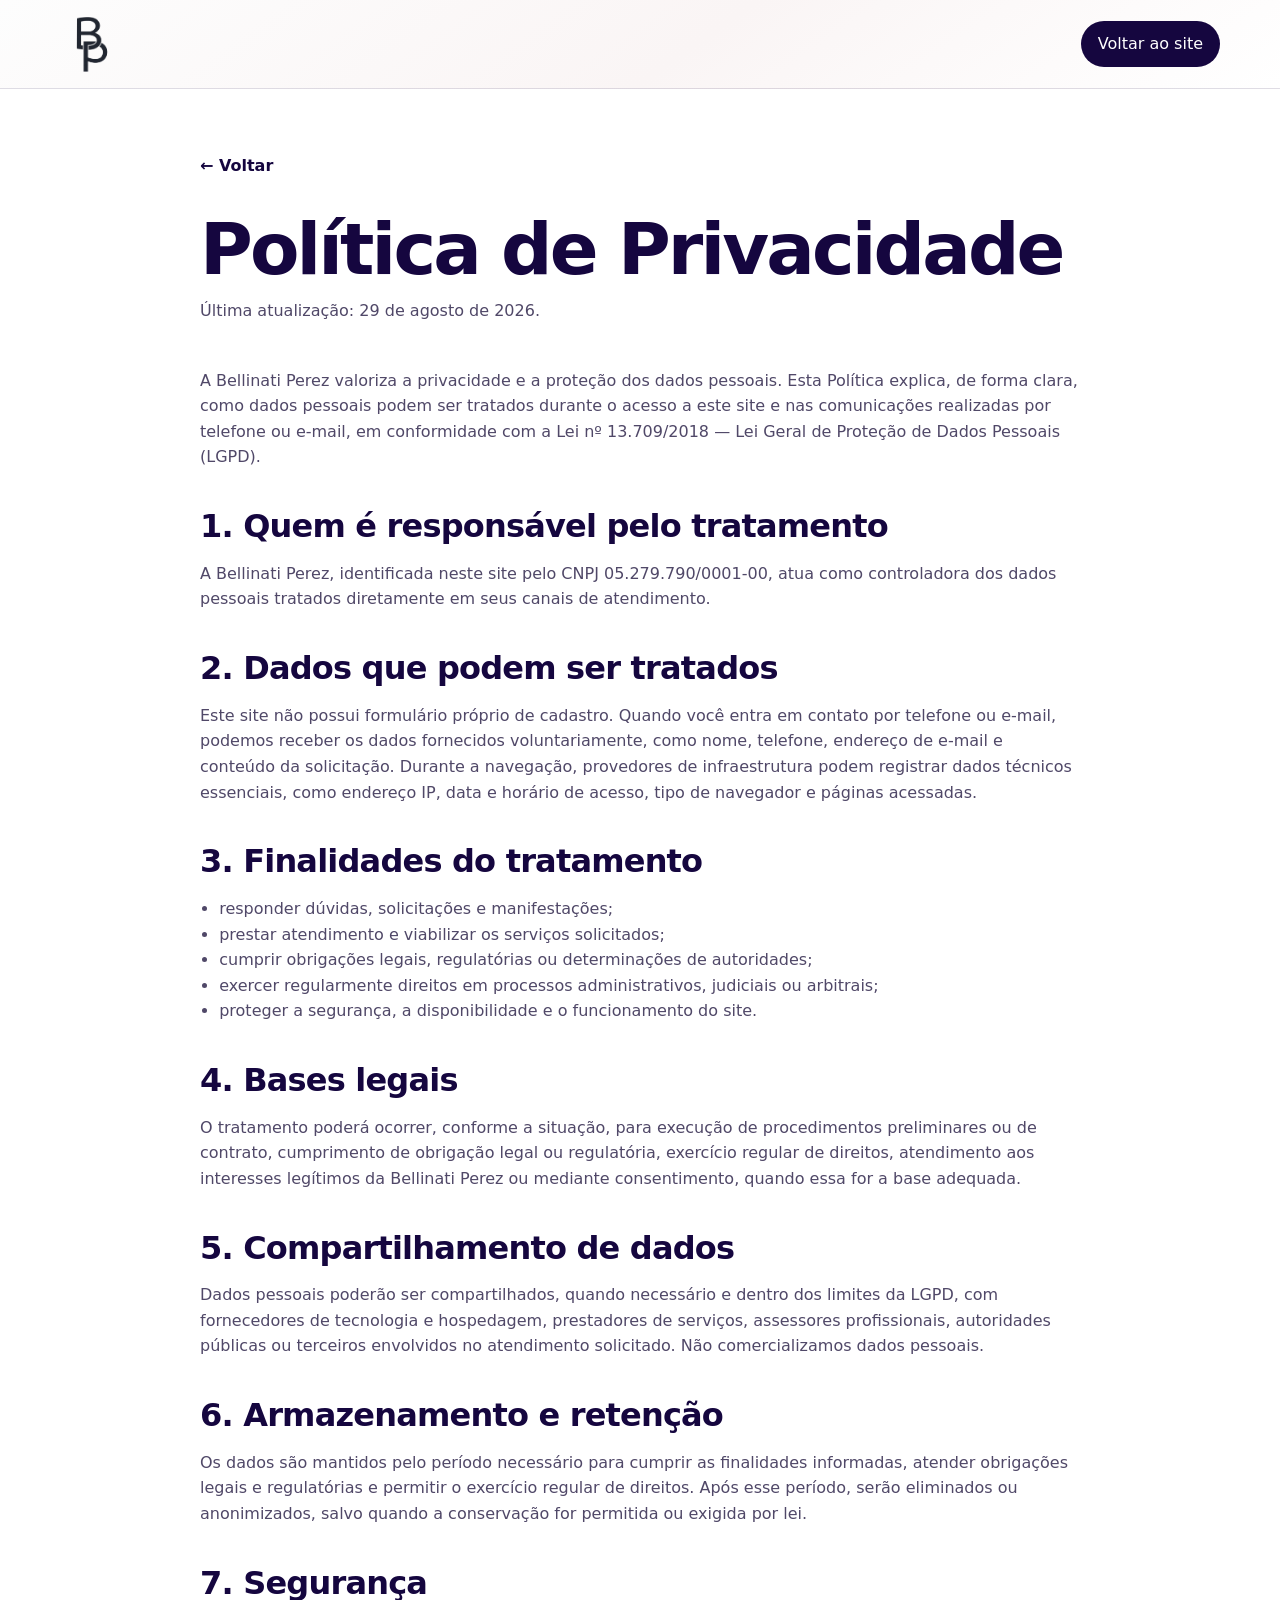
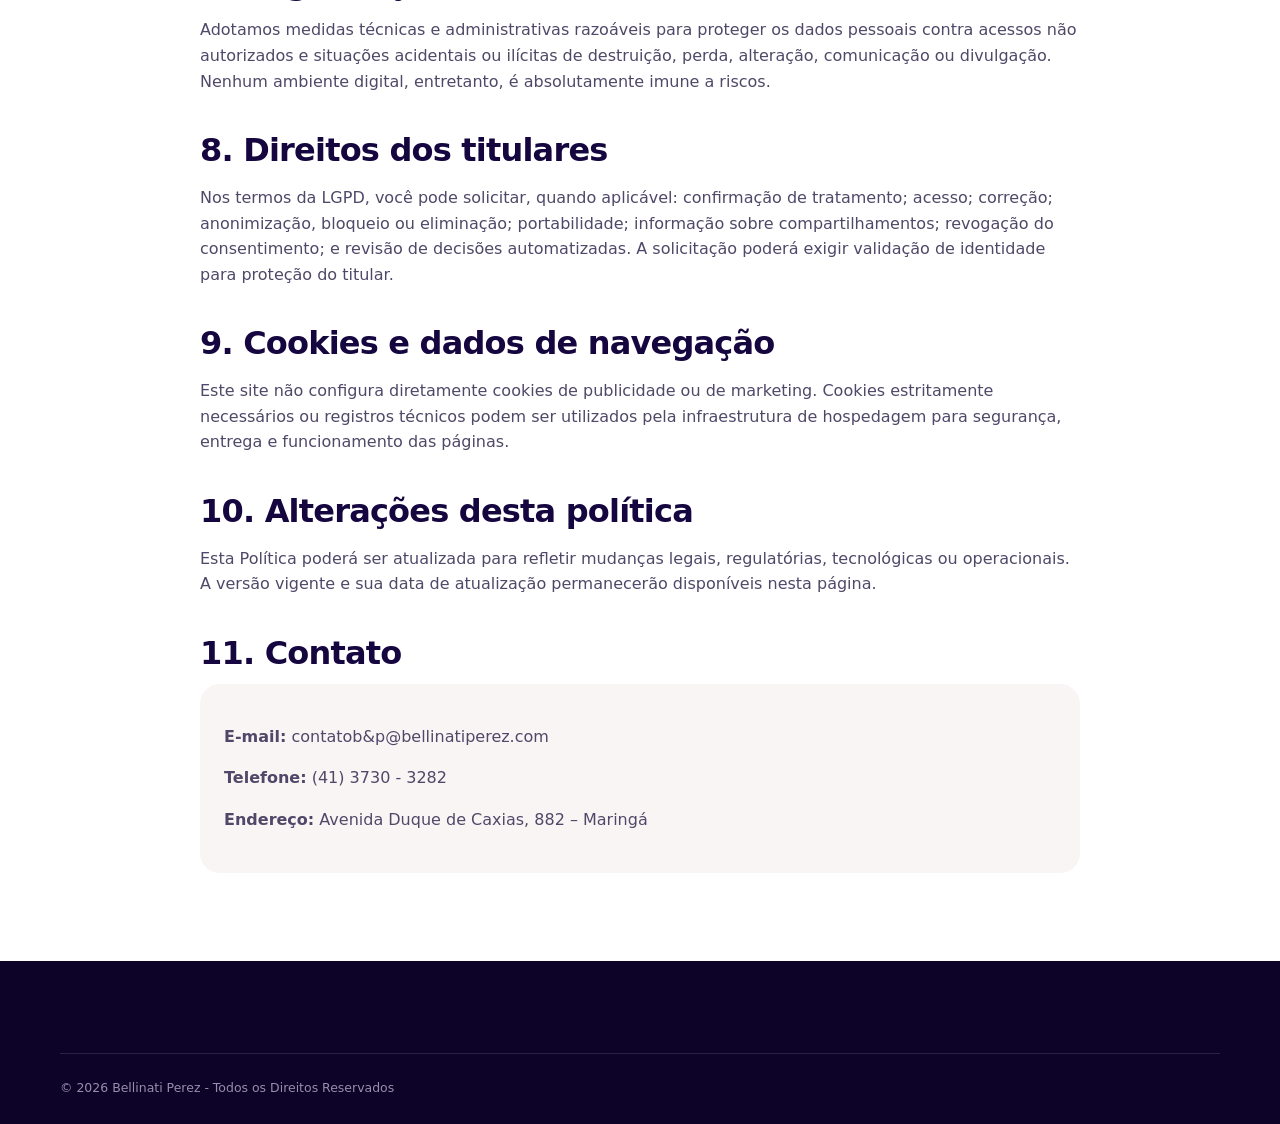
==== politica-de-privacidade.html @ 607362b4 "Padroniza direitos reservados no rodapé" ====
<!DOCTYPE html>
<html lang="pt-BR">
<head>
  <meta charset="utf-8">
  <meta name="viewport" content="width=device-width, initial-scale=1">
  <title>Política de Privacidade | Bellinati Perez</title>
  <meta name="description" content="Política de Privacidade da Bellinati Perez e informações sobre o tratamento de dados pessoais.">
  <meta name="robots" content="index,follow">
  <meta name="theme-color" content="#15063F">
  <link rel="icon" type="image/png" sizes="32x32" href="assets/favicon-32.png">
  <link rel="apple-touch-icon" sizes="180x180" href="assets/apple-touch-icon.png">
  <link rel="stylesheet" href="styles.css">
</head>
<body class="policy-page">
  <a class="skip-link" href="#conteudo">Ir para o conteúdo</a>

  <header class="site-header">
    <div class="container nav-wrap">
      <a class="wordmark" href="index.html" aria-label="Página inicial">
        <picture>
          <source srcset="assets/logo-bp.webp" type="image/webp">
          <img class="header-logo" src="assets/logo-bp.png" alt="Bellinati Perez" width="1254" height="1254">
        </picture>
      </a>
      <a class="nav-cta" href="index.html">Voltar ao site</a>
    </div>
  </header>

  <main class="policy-main" id="conteudo">
    <article class="container policy-article">
      <a class="policy-back" href="index.html">← Voltar</a>
      <h1>Política de Privacidade</h1>
      <p class="policy-updated">Última atualização: 29 de agosto de 2026.</p>

      <p>A Bellinati Perez valoriza a privacidade e a proteção dos dados pessoais. Esta Política explica, de forma clara, como dados pessoais podem ser tratados durante o acesso a este site e nas comunicações realizadas por telefone ou e-mail, em conformidade com a Lei nº 13.709/2018 — Lei Geral de Proteção de Dados Pessoais (LGPD).</p>

      <h2>1. Quem é responsável pelo tratamento</h2>
      <p>A Bellinati Perez, identificada neste site pelo CNPJ 05.279.790/0001-00, atua como controladora dos dados pessoais tratados diretamente em seus canais de atendimento.</p>

      <h2>2. Dados que podem ser tratados</h2>
      <p>Este site não possui formulário próprio de cadastro. Quando você entra em contato por telefone ou e-mail, podemos receber os dados fornecidos voluntariamente, como nome, telefone, endereço de e-mail e conteúdo da solicitação. Durante a navegação, provedores de infraestrutura podem registrar dados técnicos essenciais, como endereço IP, data e horário de acesso, tipo de navegador e páginas acessadas.</p>

      <h2>3. Finalidades do tratamento</h2>
      <ul>
        <li>responder dúvidas, solicitações e manifestações;</li>
        <li>prestar atendimento e viabilizar os serviços solicitados;</li>
        <li>cumprir obrigações legais, regulatórias ou determinações de autoridades;</li>
        <li>exercer regularmente direitos em processos administrativos, judiciais ou arbitrais;</li>
        <li>proteger a segurança, a disponibilidade e o funcionamento do site.</li>
      </ul>

      <h2>4. Bases legais</h2>
      <p>O tratamento poderá ocorrer, conforme a situação, para execução de procedimentos preliminares ou de contrato, cumprimento de obrigação legal ou regulatória, exercício regular de direitos, atendimento aos interesses legítimos da Bellinati Perez ou mediante consentimento, quando essa for a base adequada.</p>

      <h2>5. Compartilhamento de dados</h2>
      <p>Dados pessoais poderão ser compartilhados, quando necessário e dentro dos limites da LGPD, com fornecedores de tecnologia e hospedagem, prestadores de serviços, assessores profissionais, autoridades públicas ou terceiros envolvidos no atendimento solicitado. Não comercializamos dados pessoais.</p>

      <h2>6. Armazenamento e retenção</h2>
      <p>Os dados são mantidos pelo período necessário para cumprir as finalidades informadas, atender obrigações legais e regulatórias e permitir o exercício regular de direitos. Após esse período, serão eliminados ou anonimizados, salvo quando a conservação for permitida ou exigida por lei.</p>

      <h2>7. Segurança</h2>
      <p>Adotamos medidas técnicas e administrativas razoáveis para proteger os dados pessoais contra acessos não autorizados e situações acidentais ou ilícitas de destruição, perda, alteração, comunicação ou divulgação. Nenhum ambiente digital, entretanto, é absolutamente imune a riscos.</p>

      <h2>8. Direitos dos titulares</h2>
      <p>Nos termos da LGPD, você pode solicitar, quando aplicável: confirmação de tratamento; acesso; correção; anonimização, bloqueio ou eliminação; portabilidade; informação sobre compartilhamentos; revogação do consentimento; e revisão de decisões automatizadas. A solicitação poderá exigir validação de identidade para proteção do titular.</p>

      <h2>9. Cookies e dados de navegação</h2>
      <p>Este site não configura diretamente cookies de publicidade ou de marketing. Cookies estritamente necessários ou registros técnicos podem ser utilizados pela infraestrutura de hospedagem para segurança, entrega e funcionamento das páginas.</p>

      <h2>10. Alterações desta política</h2>
      <p>Esta Política poderá ser atualizada para refletir mudanças legais, regulatórias, tecnológicas ou operacionais. A versão vigente e sua data de atualização permanecerão disponíveis nesta página.</p>

      <h2>11. Contato</h2>
      <div class="policy-contact">
        <p><strong>E-mail:</strong> contatob&amp;p@bellinatiperez.com</p>
        <p><strong>Telefone:</strong> (41) 3730 - 3282</p>
        <p><strong>Endereço:</strong> Avenida Duque de Caxias, 882 – Maringá</p>
      </div>
    </article>
  </main>

  <footer class="footer">
    <div class="container footer-bottom">© <span data-year>2026</span> Bellinati Perez - Todos os Direitos Reservados</div>
  </footer>
  <script src="script.js"></script>
</body>
</html>
---- styles.css ----
:root{
  --ink:#15063f;
  --ink-2:#241254;
  --accent:#f07c63;
  --wine:#b0183f;
  --green:#5bb286;
  --paper:#ffffff;
  --soft:#faf5f5;
  --muted:#727272;
  --line:rgba(21,6,63,.13);
  --radius:24px;
  --shadow:0 22px 60px rgba(21,6,63,.10);
  --container:1160px;
}
*{box-sizing:border-box}
html{scroll-behavior:smooth}
body{margin:0;font-family:Inter,ui-sans-serif,system-ui,-apple-system,BlinkMacSystemFont,"Segoe UI",sans-serif;color:var(--ink);background:var(--paper);line-height:1.6;-webkit-font-smoothing:antialiased}
a{color:inherit;text-decoration:none}
button{font:inherit}
h1,h2,h3,.hero-card-content strong,.footer-brand{font-family:ui-rounded,"Avenir Next Rounded","Arial Rounded MT Bold",system-ui,sans-serif}
:where(a,button):focus-visible{outline:3px solid var(--accent);outline-offset:4px}
[id]{scroll-margin-top:104px}
.container{width:min(calc(100% - 40px),var(--container));margin-inline:auto}
.skip-link{position:absolute;left:-9999px;top:0}.skip-link:focus{left:16px;top:16px;z-index:9999;background:#fff;padding:10px 14px;border-radius:8px;box-shadow:var(--shadow)}
.site-header{position:sticky;top:0;z-index:1000;background:linear-gradient(145deg,#fdfdfd 0%,#faf5f5 54%,#fff 100%);backdrop-filter:blur(14px);border-bottom:1px solid var(--line)}
.nav-wrap{height:88px;display:flex;align-items:center;justify-content:space-between;gap:24px}
.wordmark,.wordmark picture{display:block}.header-logo{display:block;width:64px;height:auto;object-fit:contain}
.main-menu{display:flex;align-items:center;gap:26px;font-size:.92rem}.main-menu a{color:#3b315a}.main-menu a:hover{color:var(--wine)}.nav-cta{padding:10px 17px;background:var(--ink);color:#fff!important;border-radius:999px}
.menu-toggle{display:none;width:44px;height:44px;border:0;background:transparent;padding:8px;cursor:pointer}.menu-toggle span{display:block;width:22px;height:2px;background:var(--ink);margin:4px auto;transition:.2s}
.hero{padding:30px 0;background:#fff;overflow:hidden}
.hero-grid{display:grid;grid-template-columns:1.12fr .88fr;gap:44px;align-items:center}.eyebrow{text-transform:uppercase;letter-spacing:.16em;font-size:.74rem;font-weight:800;color:var(--wine);margin:0 0 14px}.hero h1{font-family:ui-rounded,"Avenir Next Rounded","Arial Rounded MT Bold",system-ui,sans-serif;font-size:clamp(2.25rem,4.6vw,4.2rem);font-weight:700;line-height:1.02;letter-spacing:-.035em;margin:0;max-width:760px}.hero-actions{display:flex;justify-content:center;gap:12px;flex-wrap:wrap;margin-top:24px}.btn{min-height:50px;padding:0 22px;border-radius:999px;display:inline-flex;align-items:center;justify-content:center;font-weight:800;font-size:.92rem;border:1px solid transparent;transition:transform .2s,box-shadow .2s,background .2s}.btn:hover{transform:translateY(-2px)}.btn-primary{min-height:60px;padding-inline:34px;background:var(--ink);color:#fff;font-size:1rem;box-shadow:0 14px 30px rgba(21,6,63,.22);transition:none;-webkit-tap-highlight-color:transparent;user-select:none}.btn-primary:hover,.btn-primary:active,.btn-primary:focus,.btn-primary:visited{background:var(--ink);color:#fff;transform:none;box-shadow:0 14px 30px rgba(21,6,63,.22)}.btn-ghost{border-color:var(--line);background:rgba(255,255,255,.78)}.btn-secondary{background:var(--ink);color:#fff}.btn-light{background:#fff;color:var(--ink)}
.hero-panel{height:410px;border-radius:32px;box-shadow:var(--shadow);position:relative;overflow:hidden;background:#000}.hero-panel:after{content:"";position:absolute;inset:0;background:linear-gradient(180deg,rgba(8,3,28,.03) 30%,rgba(8,3,28,.68) 100%)}.hero-card-image{display:block;width:100%;height:100%;object-fit:cover;object-position:center 68%}.hero-card-content{position:absolute;z-index:1;inset:0;color:#fff}.hero-card-content strong{position:absolute;top:15%;left:20px;right:20px;display:block;text-align:center;font-size:clamp(1.45rem,2.5vw,2.15rem);line-height:1.08;text-shadow:0 2px 16px rgba(0,0,0,.45)}.panel-footer{position:absolute;left:20px;right:20px;bottom:25px;display:flex;align-items:center;justify-content:center;gap:clamp(.65rem,2vw,1.35rem);margin:0;text-align:center;font-size:.84rem;font-weight:700;letter-spacing:.02em;color:#fff;text-shadow:0 2px 12px rgba(0,0,0,.65)}
.section{padding:88px 0}.section-heading{max-width:720px;margin-bottom:38px}.section h2{font-size:clamp(2rem,4.3vw,3.65rem);line-height:1.05;letter-spacing:-.04em;margin:0}.cards{display:grid;grid-template-columns:repeat(3,1fr);gap:16px}.card{border:1px solid var(--line);border-radius:var(--radius);padding:28px;min-height:210px;background:#fff;box-shadow:0 12px 35px rgba(21,6,63,.04)}.card-index{font-size:.72rem;letter-spacing:.14em;color:var(--wine);font-weight:800}.card h3{font-size:1.35rem;margin:54px 0 10px}.card p{margin:0;color:var(--muted);font-size:.94rem}.section-action{margin-top:26px}.section-soft{background:var(--ink);color:#fff;border-block:0}.about-grid{display:grid;grid-template-columns:.9fr 1.1fr;gap:80px;align-items:start}.about-copy{font-size:1.15rem;color:#fff}.about-copy p{margin-top:0}.cta-section{padding:0;background:#fff}.cta-box{background:#fff;color:var(--ink);border-radius:0;padding:46px 46px 30px;display:grid;grid-template-columns:1fr auto;gap:40px;align-items:center}.cta-box h2{margin:0;max-width:760px}.cta-box .btn-light{min-height:44px;padding-inline:20px;background:var(--ink);color:#fff;font-size:.86rem}.eyebrow-light{color:#f6b09f}#contato{padding-top:40px}.contact-grid{display:grid;grid-template-columns:.9fr 1.1fr;gap:58px;align-items:start}.muted{color:var(--muted);max-width:520px}.contact-card{font-style:normal;border:0;border-radius:32px;padding:16px;background:var(--ink);box-shadow:var(--shadow);display:grid;grid-auto-rows:1fr;gap:12px}.contact-card p{min-height:58px;margin:0;padding:15px 20px;border:0;border-radius:999px;background:#fff;display:grid;grid-template-columns:auto minmax(0,1fr);align-items:center;gap:.4rem;text-align:left}.contact-card p:nth-child(2){white-space:nowrap}.contact-card p:last-child{border-bottom:0}.contact-card .contact-label{color:#8c849c;font-weight:800}.contact-card .contact-value{min-width:0;color:var(--ink);font-weight:400;overflow-wrap:anywhere}
.footer{background:#0d0329;color:#fff;padding:58px 0 26px}.footer-grid{display:grid;grid-template-columns:1fr}.footer-brand{font-size:1.2rem;font-weight:800}.footer p,.footer li{color:#bcb4cf;font-size:.84rem}.footer h3{font-size:.74rem;text-transform:uppercase;letter-spacing:.14em;margin:0 0 14px;color:#fff}.footer ul{list-style:none;padding:0;margin:0;display:grid;gap:7px}.footer-links{margin-top:14px!important}.footer a:hover{color:#fff}.footer-bottom{border-top:1px solid rgba(255,255,255,.12);padding-top:24px;margin-top:34px;color:#978eaa;font-size:.78rem}.policy-page .nav-cta{margin-left:auto}.policy-main{padding:64px 0 88px}.policy-article{max-width:880px;margin-inline:auto}.policy-article h1{font-size:clamp(2.3rem,6vw,4.5rem);line-height:1.02;letter-spacing:-.04em;margin:0 0 12px}.policy-updated{color:var(--muted);margin:0 0 44px}.policy-article h2{font-size:clamp(1.35rem,3vw,2rem);line-height:1.15;letter-spacing:-.025em;margin:38px 0 12px}.policy-article p,.policy-article li{color:#504868}.policy-article ul{padding-left:1.2rem}.policy-back{display:inline-flex;margin-bottom:34px;color:var(--ink);font-weight:800}.policy-contact{padding:24px;border-radius:20px;background:var(--soft)}
@media(max-width:920px){.hero-grid,.about-grid,.contact-grid{grid-template-columns:1fr}.hero-panel{height:410px}.cards{grid-template-columns:1fr 1fr}.cta-box{grid-template-columns:1fr}.footer-grid{grid-template-columns:1fr 1fr}}
@media(max-width:720px){[id]{scroll-margin-top:86px}.container{width:min(calc(100% - 28px),var(--container))}.nav-wrap{height:72px;position:relative;justify-content:center}.wordmark{position:absolute;left:50%;transform:translateX(-50%)}.header-logo{width:48px}.menu-toggle{display:block;margin-left:auto}.main-menu{position:fixed;top:72px;left:0;right:0;background:#fff;border-bottom:1px solid var(--line);padding:22px 20px;display:grid;justify-items:center;text-align:center;gap:15px;transform:translateY(-130%);visibility:hidden;pointer-events:none;transition:.22s}.main-menu.open{transform:translateY(0);visibility:visible;pointer-events:auto}.hero{padding:26px 0 30px;text-align:center}.hero-grid{display:grid;grid-template-columns:1fr;gap:12px}.hero-copy{display:contents}.hero h1{grid-row:1;font-size:clamp(1.7rem,7.8vw,2rem)}.hero-title-line{white-space:nowrap}.hero-panel{grid-row:2;height:360px}.hero-actions{grid-row:3;margin-top:0}.hero-card-content strong{top:12%;font-size:1.55rem}.panel-footer{left:14px;right:14px;bottom:20px;gap:.65rem;font-size:.72rem}.btn{margin-inline:auto}.cards{grid-template-columns:1fr}.section{padding:64px 0;text-align:center}.section-soft{padding-bottom:28px}.about-grid{gap:28px}.about-copy,.contact-card{text-align:center}.contact-card{padding:12px;gap:10px}.contact-card p{min-height:56px;padding:13px 12px;font-size:.78rem;gap:.25rem}.contact-card p:nth-child(2){font-size:clamp(.64rem,2.8vw,.74rem)}.cta-section{padding:0}.cta-box{width:100%;padding:26px 20px 20px;text-align:center}#contato{padding-top:28px}.footer{text-align:center}.footer-grid{grid-template-columns:1fr}.footer ul{justify-items:center}}
.btn,.nav-cta{position:relative;overflow:hidden;isolation:isolate;max-width:100%;transition:transform .24s ease,box-shadow .24s ease,background-color .24s ease}.btn:after,.nav-cta:after{content:"";position:absolute;z-index:1;inset:-40% auto -40% -55%;width:34%;transform:skewX(-20deg);background:linear-gradient(90deg,transparent,rgba(255,255,255,.34),transparent);transition:left .52s ease;pointer-events:none}.btn:hover:after,.nav-cta:hover:after{left:125%}.btn:hover,.nav-cta:hover{transform:translateY(-3px);box-shadow:0 14px 28px rgba(21,6,63,.22)}.btn:active,.nav-cta:active{transform:translateY(0) scale(.97)}.btn-primary:hover,.btn-primary:focus,.btn-primary:visited{background:var(--ink);color:#fff;transform:translateY(-3px);box-shadow:0 16px 34px rgba(21,6,63,.28)}.btn-primary:active{transform:scale(.97)}.menu-toggle[aria-expanded="true"] span:nth-child(1){transform:translateY(6px) rotate(45deg)}.menu-toggle[aria-expanded="true"] span:nth-child(2){opacity:0}.menu-toggle[aria-expanded="true"] span:nth-child(3){transform:translateY(-6px) rotate(-45deg)}
@media(max-width:720px){body.reveal-ready .scroll-reveal{opacity:0;transform:translateY(24px);transition:opacity .58s ease var(--reveal-delay,0ms),transform .58s cubic-bezier(.2,.75,.25,1) var(--reveal-delay,0ms);will-change:opacity,transform}body.reveal-ready .scroll-reveal.is-visible{opacity:1;transform:none}.btn,.nav-cta{touch-action:manipulation}}
@media(max-width:380px){.container{width:min(calc(100% - 20px),var(--container))}.hero h1{font-size:clamp(1.55rem,7.4vw,1.75rem)}.hero-panel{height:330px;border-radius:26px}.hero-card-content strong{font-size:1.35rem}.panel-footer{font-size:.66rem;gap:.45rem}.contact-card{padding:10px}.contact-card p{padding-inline:10px;font-size:.72rem}.contact-card p:nth-child(2){font-size:.62rem}.cta-box h2{font-size:1.75rem}.btn-primary{min-height:54px;padding-inline:24px;font-size:.92rem}}
@media(prefers-reduced-motion:reduce){html{scroll-behavior:auto}*,*:before,*:after{animation-duration:.01ms!important;animation-iteration-count:1!important;transition-duration:.01ms!important}}
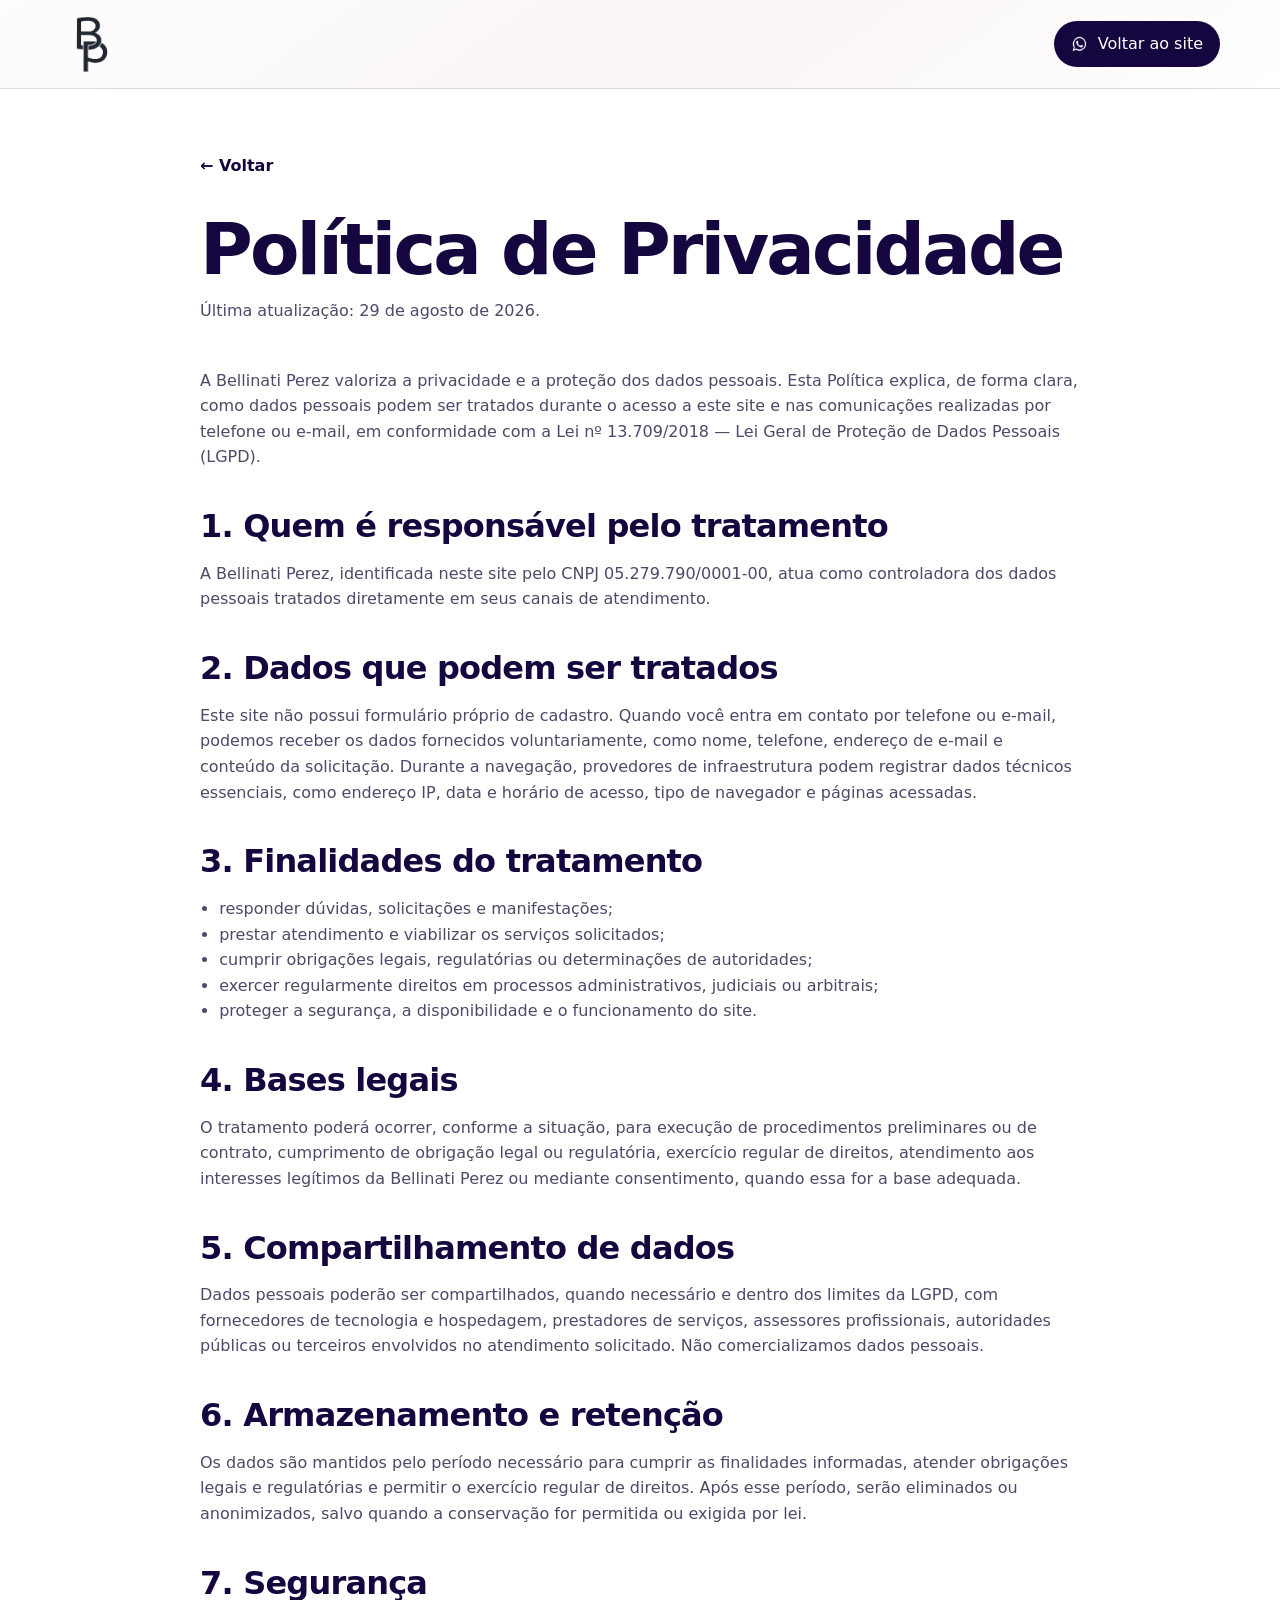
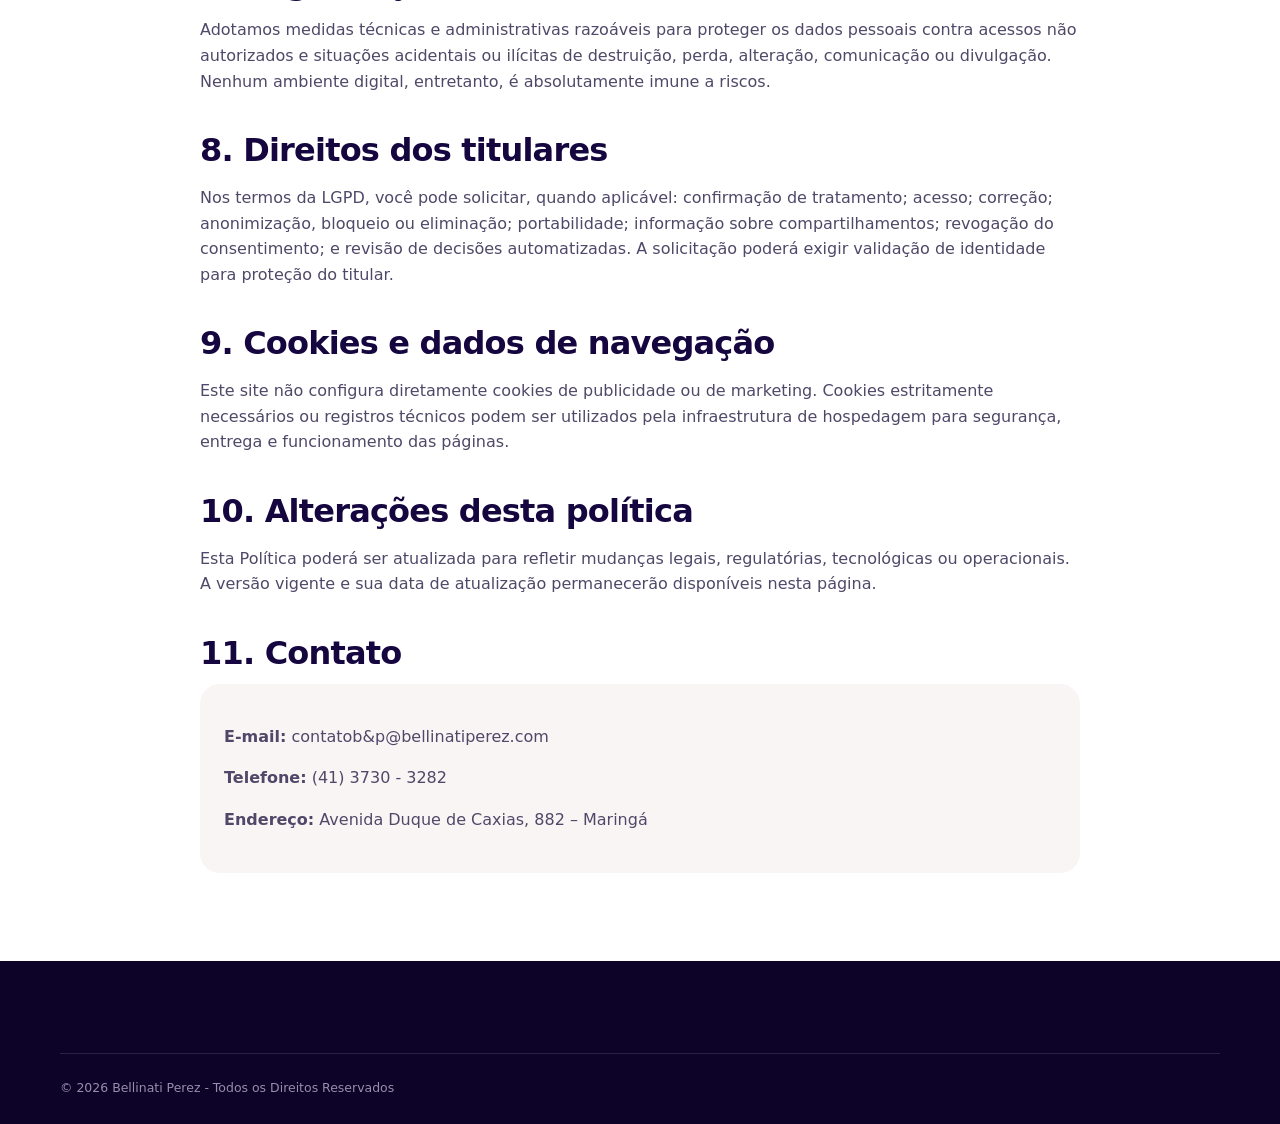
==== commit e1cca041: "Adiciona ícone do WhatsApp aos botões" ====
--- a/politica-de-privacidade.html
+++ b/politica-de-privacidade.html
@@ -22,7 +22,7 @@
           <img class="header-logo" src="assets/logo-bp.png" alt="Bellinati Perez" width="1254" height="1254">
         </picture>
       </a>
-      <a class="nav-cta" href="index.html">Voltar ao site</a>
+      <a class="nav-cta" href="index.html"><img class="button-icon" src="assets/whatsapp-icon.png" alt="" width="20" height="20" aria-hidden="true">Voltar ao site</a>
     </div>
   </header>
 
--- a/styles.css
+++ b/styles.css
@@ -25,16 +25,15 @@
 .site-header{position:sticky;top:0;z-index:1000;background:linear-gradient(145deg,#fdfdfd 0%,#faf5f5 54%,#fff 100%);backdrop-filter:blur(14px);border-bottom:1px solid var(--line)}
 .nav-wrap{height:88px;display:flex;align-items:center;justify-content:space-between;gap:24px}
 .wordmark,.wordmark picture{display:block}.header-logo{display:block;width:64px;height:auto;object-fit:contain}
-.main-menu{display:flex;align-items:center;gap:26px;font-size:.92rem}.main-menu a{color:#3b315a}.main-menu a:hover{color:var(--wine)}.nav-cta{padding:10px 17px;background:var(--ink);color:#fff!important;border-radius:999px}
+.main-menu{display:flex;align-items:center;gap:26px;font-size:.92rem}.main-menu a{color:#3b315a}.main-menu a:hover{color:var(--wine)}.nav-cta{padding:10px 17px;background:var(--ink);color:#fff!important;border-radius:999px;display:inline-flex;align-items:center;justify-content:center;gap:.6em}.button-icon{display:block;width:1.1em;height:1.1em;object-fit:contain;flex:0 0 auto}
 .menu-toggle{display:none;width:44px;height:44px;border:0;background:transparent;padding:8px;cursor:pointer}.menu-toggle span{display:block;width:22px;height:2px;background:var(--ink);margin:4px auto;transition:.2s}
-.hero{padding:30px 0;background:#fff;overflow:hidden}
-.hero-grid{display:grid;grid-template-columns:1.12fr .88fr;gap:44px;align-items:center}.eyebrow{text-transform:uppercase;letter-spacing:.16em;font-size:.74rem;font-weight:800;color:var(--wine);margin:0 0 14px}.hero h1{font-family:ui-rounded,"Avenir Next Rounded","Arial Rounded MT Bold",system-ui,sans-serif;font-size:clamp(2.25rem,4.6vw,4.2rem);font-weight:700;line-height:1.02;letter-spacing:-.035em;margin:0;max-width:760px}.hero-actions{display:flex;justify-content:center;gap:12px;flex-wrap:wrap;margin-top:24px}.btn{min-height:50px;padding:0 22px;border-radius:999px;display:inline-flex;align-items:center;justify-content:center;font-weight:800;font-size:.92rem;border:1px solid transparent;transition:transform .2s,box-shadow .2s,background .2s}.btn:hover{transform:translateY(-2px)}.btn-primary{min-height:60px;padding-inline:34px;background:var(--ink);color:#fff;font-size:1rem;box-shadow:0 14px 30px rgba(21,6,63,.22);transition:none;-webkit-tap-highlight-color:transparent;user-select:none}.btn-primary:hover,.btn-primary:active,.btn-primary:focus,.btn-primary:visited{background:var(--ink);color:#fff;transform:none;box-shadow:0 14px 30px rgba(21,6,63,.22)}.btn-ghost{border-color:var(--line);background:rgba(255,255,255,.78)}.btn-secondary{background:var(--ink);color:#fff}.btn-light{background:#fff;color:var(--ink)}
-.hero-panel{height:410px;border-radius:32px;box-shadow:var(--shadow);position:relative;overflow:hidden;background:#000}.hero-panel:after{content:"";position:absolute;inset:0;background:linear-gradient(180deg,rgba(8,3,28,.03) 30%,rgba(8,3,28,.68) 100%)}.hero-card-image{display:block;width:100%;height:100%;object-fit:cover;object-position:center 68%}.hero-card-content{position:absolute;z-index:1;inset:0;color:#fff}.hero-card-content strong{position:absolute;top:15%;left:20px;right:20px;display:block;text-align:center;font-size:clamp(1.45rem,2.5vw,2.15rem);line-height:1.08;text-shadow:0 2px 16px rgba(0,0,0,.45)}.panel-footer{position:absolute;left:20px;right:20px;bottom:25px;display:flex;align-items:center;justify-content:center;gap:clamp(.65rem,2vw,1.35rem);margin:0;text-align:center;font-size:.84rem;font-weight:700;letter-spacing:.02em;color:#fff;text-shadow:0 2px 12px rgba(0,0,0,.65)}
+.hero{padding:30px 0;background:#fff;overflow:hidden}.hero-grid{display:block}.eyebrow{text-transform:uppercase;letter-spacing:.16em;font-size:.74rem;font-weight:800;color:var(--wine);margin:0 0 14px}.hero h1{font-family:ui-rounded,"Avenir Next Rounded","Arial Rounded MT Bold",system-ui,sans-serif;font-size:clamp(2.1rem,4.8vw,4rem);font-weight:700;line-height:1.02;letter-spacing:-.035em;margin:16px 0 0;max-width:820px;text-align:center;color:#fff;text-shadow:0 3px 20px rgba(0,0,0,.55)}.hero-actions{display:flex;justify-content:center;gap:12px;flex-wrap:wrap;margin-top:20px}.btn{min-height:50px;padding:0 22px;border-radius:999px;display:inline-flex;align-items:center;justify-content:center;gap:.6em;font-weight:800;font-size:.92rem;border:1px solid transparent;transition:transform .2s,box-shadow .2s,background .2s}.btn:hover{transform:translateY(-2px)}.btn-primary{min-height:60px;padding-inline:34px;background:var(--ink);color:#fff;font-size:1rem;box-shadow:0 14px 30px rgba(21,6,63,.22);transition:none;-webkit-tap-highlight-color:transparent;user-select:none}.btn-primary:hover,.btn-primary:active,.btn-primary:focus,.btn-primary:visited{background:var(--ink);color:#fff;transform:none;box-shadow:0 14px 30px rgba(21,6,63,.22)}.btn-ghost{border-color:var(--line);background:rgba(255,255,255,.78)}.btn-secondary{background:var(--ink);color:#fff}.btn-light{background:#fff;color:var(--ink)}
+.hero-panel{height:560px;border-radius:32px;box-shadow:var(--shadow);position:relative;overflow:hidden;background:#000}.hero-panel:after{content:"";position:absolute;inset:0;background:linear-gradient(180deg,rgba(8,3,28,.5) 0%,rgba(8,3,28,.12) 48%,rgba(8,3,28,.72) 100%)}.hero-card-image{display:block;width:100%;height:100%;object-fit:cover;object-position:center 58%}.hero-card-content{position:absolute;z-index:1;inset:0;color:#fff;display:flex;flex-direction:column;align-items:center;padding:48px 36px 30px}.hero-card-content strong{display:block;text-align:center;font-size:clamp(1.45rem,2.5vw,2.15rem);line-height:1.08;text-shadow:0 2px 16px rgba(0,0,0,.45)}.panel-footer{position:absolute;left:20px;right:20px;bottom:25px;display:flex;align-items:center;justify-content:center;gap:clamp(.65rem,2vw,1.35rem);margin:0;text-align:center;font-size:.84rem;font-weight:700;letter-spacing:.02em;color:#fff;text-shadow:0 2px 12px rgba(0,0,0,.65)}
 .section{padding:88px 0}.section-heading{max-width:720px;margin-bottom:38px}.section h2{font-size:clamp(2rem,4.3vw,3.65rem);line-height:1.05;letter-spacing:-.04em;margin:0}.cards{display:grid;grid-template-columns:repeat(3,1fr);gap:16px}.card{border:1px solid var(--line);border-radius:var(--radius);padding:28px;min-height:210px;background:#fff;box-shadow:0 12px 35px rgba(21,6,63,.04)}.card-index{font-size:.72rem;letter-spacing:.14em;color:var(--wine);font-weight:800}.card h3{font-size:1.35rem;margin:54px 0 10px}.card p{margin:0;color:var(--muted);font-size:.94rem}.section-action{margin-top:26px}.section-soft{background:var(--ink);color:#fff;border-block:0}.about-grid{display:grid;grid-template-columns:.9fr 1.1fr;gap:80px;align-items:start}.about-copy{font-size:1.15rem;color:#fff}.about-copy p{margin-top:0}.cta-section{padding:0;background:#fff}.cta-box{background:#fff;color:var(--ink);border-radius:0;padding:46px 46px 30px;display:grid;grid-template-columns:1fr auto;gap:40px;align-items:center}.cta-box h2{margin:0;max-width:760px}.cta-box .btn-light{min-height:44px;padding-inline:20px;background:var(--ink);color:#fff;font-size:.86rem}.eyebrow-light{color:#f6b09f}#contato{padding-top:40px}.contact-grid{display:grid;grid-template-columns:.9fr 1.1fr;gap:58px;align-items:start}.muted{color:var(--muted);max-width:520px}.contact-card{font-style:normal;border:0;border-radius:32px;padding:16px;background:var(--ink);box-shadow:var(--shadow);display:grid;grid-auto-rows:1fr;gap:12px}.contact-card p{min-height:58px;margin:0;padding:15px 20px;border:0;border-radius:999px;background:#fff;display:grid;grid-template-columns:auto minmax(0,1fr);align-items:center;gap:.4rem;text-align:left}.contact-card p:nth-child(2){white-space:nowrap}.contact-card p:last-child{border-bottom:0}.contact-card .contact-label{color:#8c849c;font-weight:800}.contact-card .contact-value{min-width:0;color:var(--ink);font-weight:400;overflow-wrap:anywhere}
 .footer{background:#0d0329;color:#fff;padding:58px 0 26px}.footer-grid{display:grid;grid-template-columns:1fr}.footer-brand{font-size:1.2rem;font-weight:800}.footer p,.footer li{color:#bcb4cf;font-size:.84rem}.footer h3{font-size:.74rem;text-transform:uppercase;letter-spacing:.14em;margin:0 0 14px;color:#fff}.footer ul{list-style:none;padding:0;margin:0;display:grid;gap:7px}.footer-links{margin-top:14px!important}.footer a:hover{color:#fff}.footer-bottom{border-top:1px solid rgba(255,255,255,.12);padding-top:24px;margin-top:34px;color:#978eaa;font-size:.78rem}.policy-page .nav-cta{margin-left:auto}.policy-main{padding:64px 0 88px}.policy-article{max-width:880px;margin-inline:auto}.policy-article h1{font-size:clamp(2.3rem,6vw,4.5rem);line-height:1.02;letter-spacing:-.04em;margin:0 0 12px}.policy-updated{color:var(--muted);margin:0 0 44px}.policy-article h2{font-size:clamp(1.35rem,3vw,2rem);line-height:1.15;letter-spacing:-.025em;margin:38px 0 12px}.policy-article p,.policy-article li{color:#504868}.policy-article ul{padding-left:1.2rem}.policy-back{display:inline-flex;margin-bottom:34px;color:var(--ink);font-weight:800}.policy-contact{padding:24px;border-radius:20px;background:var(--soft)}
-@media(max-width:920px){.hero-grid,.about-grid,.contact-grid{grid-template-columns:1fr}.hero-panel{height:410px}.cards{grid-template-columns:1fr 1fr}.cta-box{grid-template-columns:1fr}.footer-grid{grid-template-columns:1fr 1fr}}
-@media(max-width:720px){[id]{scroll-margin-top:86px}.container{width:min(calc(100% - 28px),var(--container))}.nav-wrap{height:72px;position:relative;justify-content:center}.wordmark{position:absolute;left:50%;transform:translateX(-50%)}.header-logo{width:48px}.menu-toggle{display:block;margin-left:auto}.main-menu{position:fixed;top:72px;left:0;right:0;background:#fff;border-bottom:1px solid var(--line);padding:22px 20px;display:grid;justify-items:center;text-align:center;gap:15px;transform:translateY(-130%);visibility:hidden;pointer-events:none;transition:.22s}.main-menu.open{transform:translateY(0);visibility:visible;pointer-events:auto}.hero{padding:26px 0 30px;text-align:center}.hero-grid{display:grid;grid-template-columns:1fr;gap:12px}.hero-copy{display:contents}.hero h1{grid-row:1;font-size:clamp(1.7rem,7.8vw,2rem)}.hero-title-line{white-space:nowrap}.hero-panel{grid-row:2;height:360px}.hero-actions{grid-row:3;margin-top:0}.hero-card-content strong{top:12%;font-size:1.55rem}.panel-footer{left:14px;right:14px;bottom:20px;gap:.65rem;font-size:.72rem}.btn{margin-inline:auto}.cards{grid-template-columns:1fr}.section{padding:64px 0;text-align:center}.section-soft{padding-bottom:28px}.about-grid{gap:28px}.about-copy,.contact-card{text-align:center}.contact-card{padding:12px;gap:10px}.contact-card p{min-height:56px;padding:13px 12px;font-size:.78rem;gap:.25rem}.contact-card p:nth-child(2){font-size:clamp(.64rem,2.8vw,.74rem)}.cta-section{padding:0}.cta-box{width:100%;padding:26px 20px 20px;text-align:center}#contato{padding-top:28px}.footer{text-align:center}.footer-grid{grid-template-columns:1fr}.footer ul{justify-items:center}}
+@media(max-width:920px){.about-grid,.contact-grid{grid-template-columns:1fr}.hero-panel{height:500px}.cards{grid-template-columns:1fr 1fr}.cta-box{grid-template-columns:1fr}.footer-grid{grid-template-columns:1fr 1fr}}
+@media(max-width:720px){[id]{scroll-margin-top:86px}.container{width:min(calc(100% - 28px),var(--container))}.nav-wrap{height:72px;position:relative;justify-content:center}.wordmark{position:absolute;left:50%;transform:translateX(-50%)}.header-logo{width:48px}.menu-toggle{display:block;margin-left:auto}.main-menu{position:fixed;top:72px;left:0;right:0;background:#fff;border-bottom:1px solid var(--line);padding:22px 20px;display:grid;justify-items:center;text-align:center;gap:15px;transform:translateY(-130%);visibility:hidden;pointer-events:none;transition:.22s}.main-menu.open{transform:translateY(0);visibility:visible;pointer-events:auto}.hero{padding:18px 0;text-align:center}.hero-grid{display:block}.hero h1{width:100%;font-size:clamp(1.65rem,7.5vw,2rem);margin:24px auto 0;max-width:100%;text-align:center}.hero-title-prefix,.hero-title-connector,.hero-title-line{display:block}.hero-title-line{white-space:nowrap}.hero-panel{height:520px}.hero-card-content{padding:30px 18px 24px}.hero-actions{position:absolute;top:76%;left:18px;right:18px;margin-top:0}.hero-card-content strong{font-size:1.55rem}.panel-footer{left:14px;right:14px;bottom:20px;gap:.65rem;font-size:.72rem}.btn{margin-inline:auto}.cards{grid-template-columns:1fr}.section{padding:64px 0;text-align:center}.section-soft{padding-bottom:28px}.about-grid{gap:28px}.about-copy,.contact-card{text-align:center}.contact-card{padding:12px;gap:10px}.contact-card p{min-height:56px;padding:13px 12px;font-size:.78rem;gap:.25rem}.contact-card p:nth-child(2){font-size:clamp(.64rem,2.8vw,.74rem)}.cta-section{padding:0}.cta-box{width:100%;padding:26px 20px 20px;text-align:center}#contato{padding-top:28px}.footer{text-align:center}.footer-grid{grid-template-columns:1fr}.footer ul{justify-items:center}}
 .btn,.nav-cta{position:relative;overflow:hidden;isolation:isolate;max-width:100%;transition:transform .24s ease,box-shadow .24s ease,background-color .24s ease}.btn:after,.nav-cta:after{content:"";position:absolute;z-index:1;inset:-40% auto -40% -55%;width:34%;transform:skewX(-20deg);background:linear-gradient(90deg,transparent,rgba(255,255,255,.34),transparent);transition:left .52s ease;pointer-events:none}.btn:hover:after,.nav-cta:hover:after{left:125%}.btn:hover,.nav-cta:hover{transform:translateY(-3px);box-shadow:0 14px 28px rgba(21,6,63,.22)}.btn:active,.nav-cta:active{transform:translateY(0) scale(.97)}.btn-primary:hover,.btn-primary:focus,.btn-primary:visited{background:var(--ink);color:#fff;transform:translateY(-3px);box-shadow:0 16px 34px rgba(21,6,63,.28)}.btn-primary:active{transform:scale(.97)}.menu-toggle[aria-expanded="true"] span:nth-child(1){transform:translateY(6px) rotate(45deg)}.menu-toggle[aria-expanded="true"] span:nth-child(2){opacity:0}.menu-toggle[aria-expanded="true"] span:nth-child(3){transform:translateY(-6px) rotate(-45deg)}
 @media(max-width:720px){body.reveal-ready .scroll-reveal{opacity:0;transform:translateY(24px);transition:opacity .58s ease var(--reveal-delay,0ms),transform .58s cubic-bezier(.2,.75,.25,1) var(--reveal-delay,0ms);will-change:opacity,transform}body.reveal-ready .scroll-reveal.is-visible{opacity:1;transform:none}.btn,.nav-cta{touch-action:manipulation}}
-@media(max-width:380px){.container{width:min(calc(100% - 20px),var(--container))}.hero h1{font-size:clamp(1.55rem,7.4vw,1.75rem)}.hero-panel{height:330px;border-radius:26px}.hero-card-content strong{font-size:1.35rem}.panel-footer{font-size:.66rem;gap:.45rem}.contact-card{padding:10px}.contact-card p{padding-inline:10px;font-size:.72rem}.contact-card p:nth-child(2){font-size:.62rem}.cta-box h2{font-size:1.75rem}.btn-primary{min-height:54px;padding-inline:24px;font-size:.92rem}}
+@media(max-width:380px){.container{width:min(calc(100% - 20px),var(--container))}.hero h1{font-size:clamp(1.45rem,7vw,1.7rem)}.hero-panel{height:470px;border-radius:26px}.hero-card-content{padding-inline:12px}.hero-card-content strong{font-size:1.3rem}.hero-actions{margin-top:12px}.panel-footer{font-size:.66rem;gap:.45rem}.contact-card{padding:10px}.contact-card p{padding-inline:10px;font-size:.72rem}.contact-card p:nth-child(2){font-size:.62rem}.cta-box h2{font-size:1.75rem}.btn-primary{min-height:54px;padding-inline:24px;font-size:.92rem}}
 @media(prefers-reduced-motion:reduce){html{scroll-behavior:auto}*,*:before,*:after{animation-duration:.01ms!important;animation-iteration-count:1!important;transition-duration:.01ms!important}}
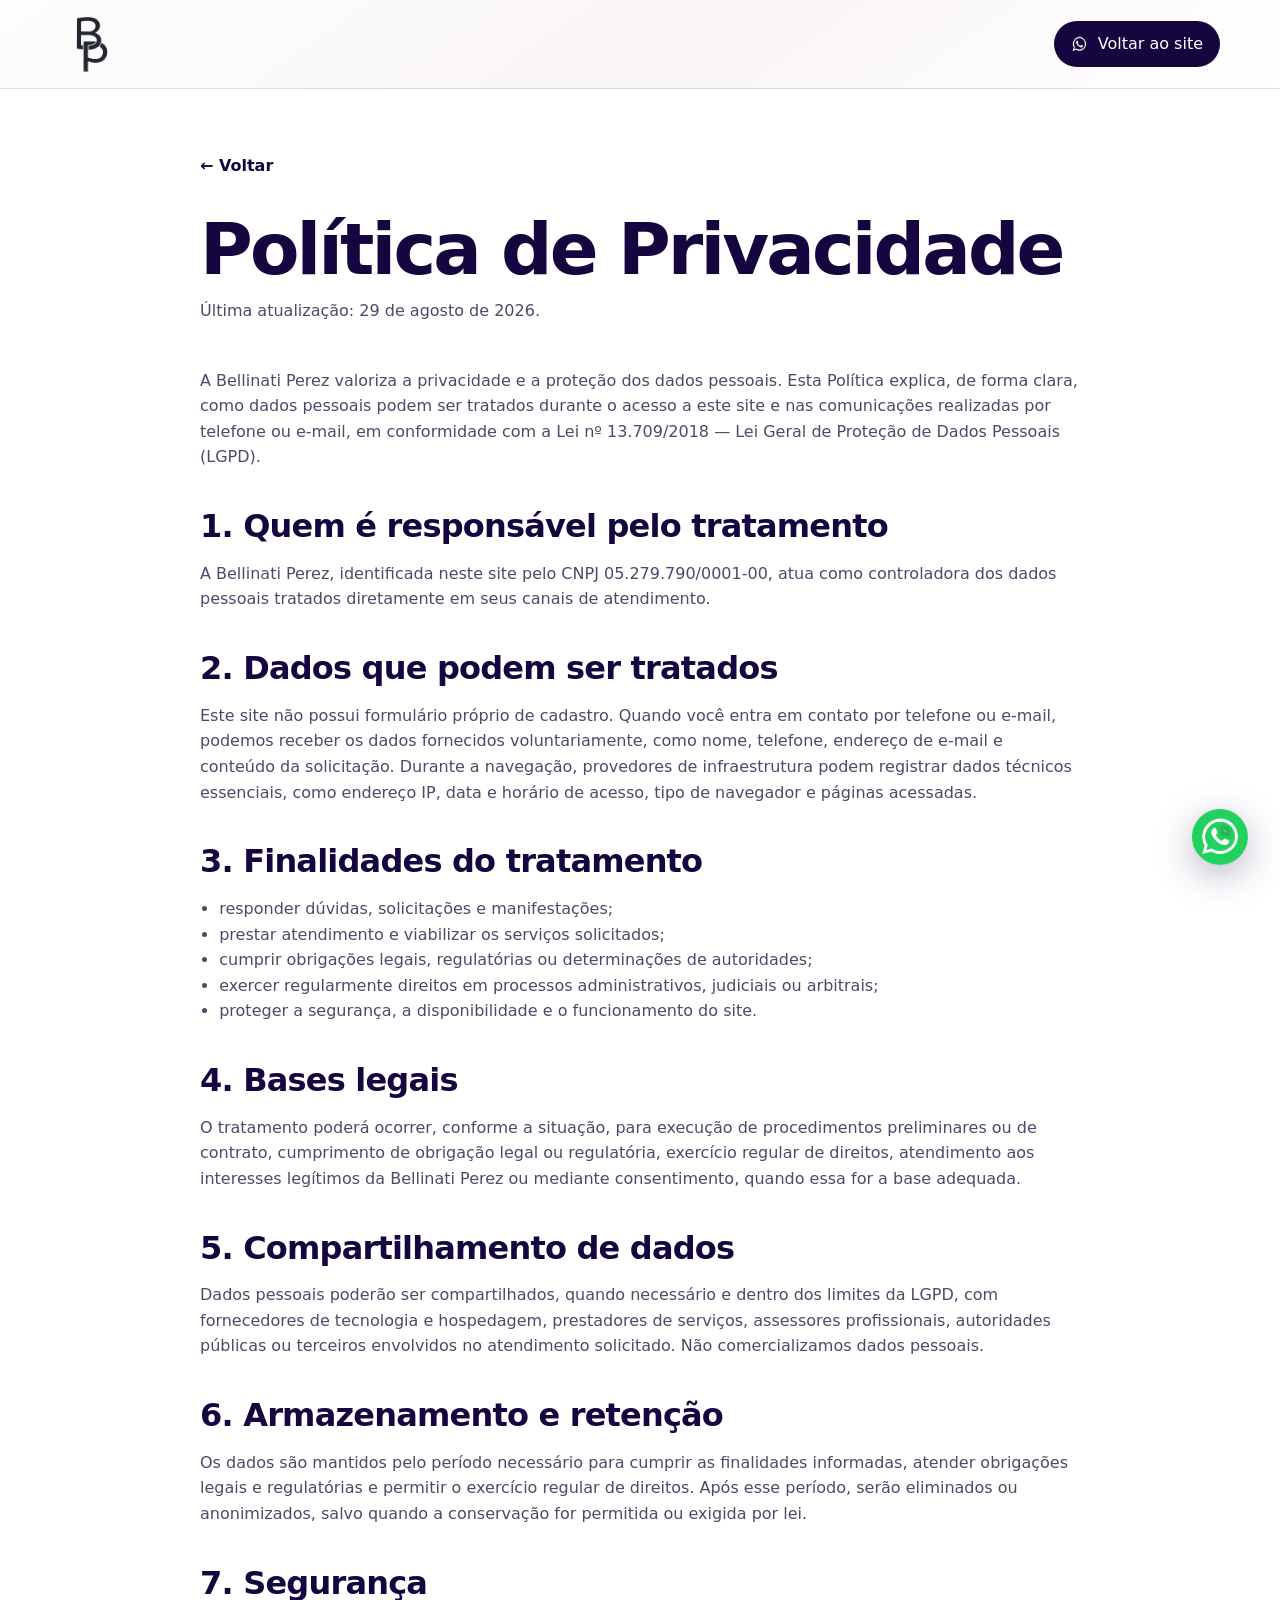
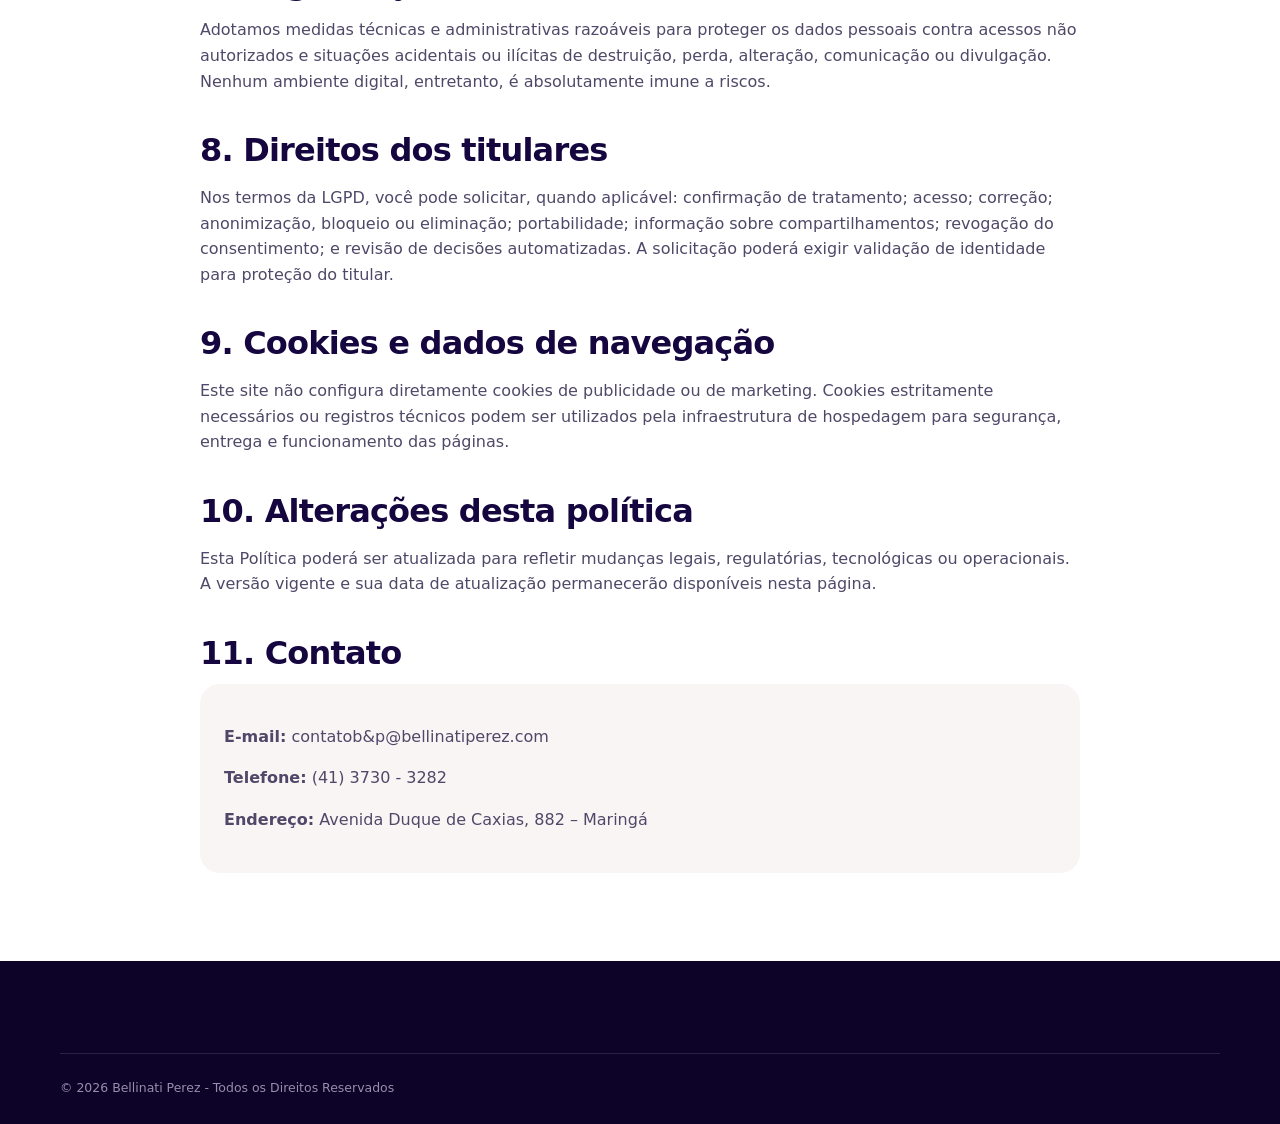
==== commit 175c495a: "Adiciona botão flutuante do WhatsApp" ====
--- a/politica-de-privacidade.html
+++ b/politica-de-privacidade.html
@@ -82,6 +82,9 @@
   <footer class="footer">
     <div class="container footer-bottom">© <span data-year>2026</span> Bellinati Perez - Todos os Direitos Reservados</div>
   </footer>
+  <a class="floating-whatsapp" href="https://wa.me/554137303282" target="_blank" rel="noopener noreferrer" aria-label="Conversar pelo WhatsApp">
+    <img src="assets/whatsapp-floating.png" alt="" width="192" height="192" aria-hidden="true">
+  </a>
   <script src="script.js"></script>
 </body>
 </html>
--- a/styles.css
+++ b/styles.css
@@ -30,10 +30,10 @@
 .hero{padding:30px 0;background:#fff;overflow:hidden}.hero-grid{display:block}.eyebrow{text-transform:uppercase;letter-spacing:.16em;font-size:.74rem;font-weight:800;color:var(--wine);margin:0 0 14px}.hero h1{font-family:ui-rounded,"Avenir Next Rounded","Arial Rounded MT Bold",system-ui,sans-serif;font-size:clamp(2.1rem,4.8vw,4rem);font-weight:700;line-height:1.02;letter-spacing:-.035em;margin:16px 0 0;max-width:820px;text-align:center;color:#fff;text-shadow:0 3px 20px rgba(0,0,0,.55)}.hero-actions{display:flex;justify-content:center;gap:12px;flex-wrap:wrap;margin-top:20px}.btn{min-height:50px;padding:0 22px;border-radius:999px;display:inline-flex;align-items:center;justify-content:center;gap:.6em;font-weight:800;font-size:.92rem;border:1px solid transparent;transition:transform .2s,box-shadow .2s,background .2s}.btn:hover{transform:translateY(-2px)}.btn-primary{min-height:60px;padding-inline:34px;background:var(--ink);color:#fff;font-size:1rem;box-shadow:0 14px 30px rgba(21,6,63,.22);transition:none;-webkit-tap-highlight-color:transparent;user-select:none}.btn-primary:hover,.btn-primary:active,.btn-primary:focus,.btn-primary:visited{background:var(--ink);color:#fff;transform:none;box-shadow:0 14px 30px rgba(21,6,63,.22)}.btn-ghost{border-color:var(--line);background:rgba(255,255,255,.78)}.btn-secondary{background:var(--ink);color:#fff}.btn-light{background:#fff;color:var(--ink)}
 .hero-panel{height:560px;border-radius:32px;box-shadow:var(--shadow);position:relative;overflow:hidden;background:#000}.hero-panel:after{content:"";position:absolute;inset:0;background:linear-gradient(180deg,rgba(8,3,28,.5) 0%,rgba(8,3,28,.12) 48%,rgba(8,3,28,.72) 100%)}.hero-card-image{display:block;width:100%;height:100%;object-fit:cover;object-position:center 58%}.hero-card-content{position:absolute;z-index:1;inset:0;color:#fff;display:flex;flex-direction:column;align-items:center;padding:48px 36px 30px}.hero-card-content strong{display:block;text-align:center;font-size:clamp(1.45rem,2.5vw,2.15rem);line-height:1.08;text-shadow:0 2px 16px rgba(0,0,0,.45)}.panel-footer{position:absolute;left:20px;right:20px;bottom:25px;display:flex;align-items:center;justify-content:center;gap:clamp(.65rem,2vw,1.35rem);margin:0;text-align:center;font-size:.84rem;font-weight:700;letter-spacing:.02em;color:#fff;text-shadow:0 2px 12px rgba(0,0,0,.65)}
 .section{padding:88px 0}.section-heading{max-width:720px;margin-bottom:38px}.section h2{font-size:clamp(2rem,4.3vw,3.65rem);line-height:1.05;letter-spacing:-.04em;margin:0}.cards{display:grid;grid-template-columns:repeat(3,1fr);gap:16px}.card{border:1px solid var(--line);border-radius:var(--radius);padding:28px;min-height:210px;background:#fff;box-shadow:0 12px 35px rgba(21,6,63,.04)}.card-index{font-size:.72rem;letter-spacing:.14em;color:var(--wine);font-weight:800}.card h3{font-size:1.35rem;margin:54px 0 10px}.card p{margin:0;color:var(--muted);font-size:.94rem}.section-action{margin-top:26px}.section-soft{background:var(--ink);color:#fff;border-block:0}.about-grid{display:grid;grid-template-columns:.9fr 1.1fr;gap:80px;align-items:start}.about-copy{font-size:1.15rem;color:#fff}.about-copy p{margin-top:0}.cta-section{padding:0;background:#fff}.cta-box{background:#fff;color:var(--ink);border-radius:0;padding:46px 46px 30px;display:grid;grid-template-columns:1fr auto;gap:40px;align-items:center}.cta-box h2{margin:0;max-width:760px}.cta-box .btn-light{min-height:44px;padding-inline:20px;background:var(--ink);color:#fff;font-size:.86rem}.eyebrow-light{color:#f6b09f}#contato{padding-top:40px}.contact-grid{display:grid;grid-template-columns:.9fr 1.1fr;gap:58px;align-items:start}.muted{color:var(--muted);max-width:520px}.contact-card{font-style:normal;border:0;border-radius:32px;padding:16px;background:var(--ink);box-shadow:var(--shadow);display:grid;grid-auto-rows:1fr;gap:12px}.contact-card p{min-height:58px;margin:0;padding:15px 20px;border:0;border-radius:999px;background:#fff;display:grid;grid-template-columns:auto minmax(0,1fr);align-items:center;gap:.4rem;text-align:left}.contact-card p:nth-child(2){white-space:nowrap}.contact-card p:last-child{border-bottom:0}.contact-card .contact-label{color:#8c849c;font-weight:800}.contact-card .contact-value{min-width:0;color:var(--ink);font-weight:400;overflow-wrap:anywhere}
-.footer{background:#0d0329;color:#fff;padding:58px 0 26px}.footer-grid{display:grid;grid-template-columns:1fr}.footer-brand{font-size:1.2rem;font-weight:800}.footer p,.footer li{color:#bcb4cf;font-size:.84rem}.footer h3{font-size:.74rem;text-transform:uppercase;letter-spacing:.14em;margin:0 0 14px;color:#fff}.footer ul{list-style:none;padding:0;margin:0;display:grid;gap:7px}.footer-links{margin-top:14px!important}.footer a:hover{color:#fff}.footer-bottom{border-top:1px solid rgba(255,255,255,.12);padding-top:24px;margin-top:34px;color:#978eaa;font-size:.78rem}.policy-page .nav-cta{margin-left:auto}.policy-main{padding:64px 0 88px}.policy-article{max-width:880px;margin-inline:auto}.policy-article h1{font-size:clamp(2.3rem,6vw,4.5rem);line-height:1.02;letter-spacing:-.04em;margin:0 0 12px}.policy-updated{color:var(--muted);margin:0 0 44px}.policy-article h2{font-size:clamp(1.35rem,3vw,2rem);line-height:1.15;letter-spacing:-.025em;margin:38px 0 12px}.policy-article p,.policy-article li{color:#504868}.policy-article ul{padding-left:1.2rem}.policy-back{display:inline-flex;margin-bottom:34px;color:var(--ink);font-weight:800}.policy-contact{padding:24px;border-radius:20px;background:var(--soft)}
+.footer{background:#0d0329;color:#fff;padding:58px 0 26px}.footer-grid{display:grid;grid-template-columns:1fr}.footer-brand{font-size:1.2rem;font-weight:800}.footer p,.footer li{color:#bcb4cf;font-size:.84rem}.footer h3{font-size:.74rem;text-transform:uppercase;letter-spacing:.14em;margin:0 0 14px;color:#fff}.footer ul{list-style:none;padding:0;margin:0;display:grid;gap:7px}.footer-links{margin-top:14px!important}.footer a:hover{color:#fff}.footer-bottom{border-top:1px solid rgba(255,255,255,.12);padding-top:24px;margin-top:34px;color:#978eaa;font-size:.78rem}.floating-whatsapp{position:fixed;right:clamp(16px,2.2vw,30px);bottom:clamp(20px,3.5vh,34px);z-index:950;width:64px;height:64px;border-radius:50%;display:block;filter:drop-shadow(0 10px 18px rgba(21,6,63,.3));-webkit-tap-highlight-color:transparent}.floating-whatsapp img{display:block;width:100%;height:100%;object-fit:contain}.policy-page .nav-cta{margin-left:auto}.policy-main{padding:64px 0 88px}.policy-article{max-width:880px;margin-inline:auto}.policy-article h1{font-size:clamp(2.3rem,6vw,4.5rem);line-height:1.02;letter-spacing:-.04em;margin:0 0 12px}.policy-updated{color:var(--muted);margin:0 0 44px}.policy-article h2{font-size:clamp(1.35rem,3vw,2rem);line-height:1.15;letter-spacing:-.025em;margin:38px 0 12px}.policy-article p,.policy-article li{color:#504868}.policy-article ul{padding-left:1.2rem}.policy-back{display:inline-flex;margin-bottom:34px;color:var(--ink);font-weight:800}.policy-contact{padding:24px;border-radius:20px;background:var(--soft)}
 @media(max-width:920px){.about-grid,.contact-grid{grid-template-columns:1fr}.hero-panel{height:500px}.cards{grid-template-columns:1fr 1fr}.cta-box{grid-template-columns:1fr}.footer-grid{grid-template-columns:1fr 1fr}}
 @media(max-width:720px){[id]{scroll-margin-top:86px}.container{width:min(calc(100% - 28px),var(--container))}.nav-wrap{height:72px;position:relative;justify-content:center}.wordmark{position:absolute;left:50%;transform:translateX(-50%)}.header-logo{width:48px}.menu-toggle{display:block;margin-left:auto}.main-menu{position:fixed;top:72px;left:0;right:0;background:#fff;border-bottom:1px solid var(--line);padding:22px 20px;display:grid;justify-items:center;text-align:center;gap:15px;transform:translateY(-130%);visibility:hidden;pointer-events:none;transition:.22s}.main-menu.open{transform:translateY(0);visibility:visible;pointer-events:auto}.hero{padding:18px 0;text-align:center}.hero-grid{display:block}.hero h1{width:100%;font-size:clamp(1.65rem,7.5vw,2rem);margin:24px auto 0;max-width:100%;text-align:center}.hero-title-prefix,.hero-title-connector,.hero-title-line{display:block}.hero-title-line{white-space:nowrap}.hero-panel{height:520px}.hero-card-content{padding:30px 18px 24px}.hero-actions{position:absolute;top:76%;left:18px;right:18px;margin-top:0}.hero-card-content strong{font-size:1.55rem}.panel-footer{left:14px;right:14px;bottom:20px;gap:.65rem;font-size:.72rem}.btn{margin-inline:auto}.cards{grid-template-columns:1fr}.section{padding:64px 0;text-align:center}.section-soft{padding-bottom:28px}.about-grid{gap:28px}.about-copy,.contact-card{text-align:center}.contact-card{padding:12px;gap:10px}.contact-card p{min-height:56px;padding:13px 12px;font-size:.78rem;gap:.25rem}.contact-card p:nth-child(2){font-size:clamp(.64rem,2.8vw,.74rem)}.cta-section{padding:0}.cta-box{width:100%;padding:26px 20px 20px;text-align:center}#contato{padding-top:28px}.footer{text-align:center}.footer-grid{grid-template-columns:1fr}.footer ul{justify-items:center}}
 .btn,.nav-cta{position:relative;overflow:hidden;isolation:isolate;max-width:100%;transition:transform .24s ease,box-shadow .24s ease,background-color .24s ease}.btn:after,.nav-cta:after{content:"";position:absolute;z-index:1;inset:-40% auto -40% -55%;width:34%;transform:skewX(-20deg);background:linear-gradient(90deg,transparent,rgba(255,255,255,.34),transparent);transition:left .52s ease;pointer-events:none}.btn:hover:after,.nav-cta:hover:after{left:125%}.btn:hover,.nav-cta:hover{transform:translateY(-3px);box-shadow:0 14px 28px rgba(21,6,63,.22)}.btn:active,.nav-cta:active{transform:translateY(0) scale(.97)}.btn-primary:hover,.btn-primary:focus,.btn-primary:visited{background:var(--ink);color:#fff;transform:translateY(-3px);box-shadow:0 16px 34px rgba(21,6,63,.28)}.btn-primary:active{transform:scale(.97)}.menu-toggle[aria-expanded="true"] span:nth-child(1){transform:translateY(6px) rotate(45deg)}.menu-toggle[aria-expanded="true"] span:nth-child(2){opacity:0}.menu-toggle[aria-expanded="true"] span:nth-child(3){transform:translateY(-6px) rotate(-45deg)}
-@media(max-width:720px){body.reveal-ready .scroll-reveal{opacity:0;transform:translateY(24px);transition:opacity .58s ease var(--reveal-delay,0ms),transform .58s cubic-bezier(.2,.75,.25,1) var(--reveal-delay,0ms);will-change:opacity,transform}body.reveal-ready .scroll-reveal.is-visible{opacity:1;transform:none}.btn,.nav-cta{touch-action:manipulation}}
+@media(max-width:720px){body.reveal-ready .scroll-reveal{opacity:0;transform:translateY(24px);transition:opacity .58s ease var(--reveal-delay,0ms),transform .58s cubic-bezier(.2,.75,.25,1) var(--reveal-delay,0ms);will-change:opacity,transform}body.reveal-ready .scroll-reveal.is-visible{opacity:1;transform:none}.btn,.nav-cta{touch-action:manipulation}.floating-whatsapp{right:14px;bottom:20px;width:56px;height:56px}}
 @media(max-width:380px){.container{width:min(calc(100% - 20px),var(--container))}.hero h1{font-size:clamp(1.45rem,7vw,1.7rem)}.hero-panel{height:470px;border-radius:26px}.hero-card-content{padding-inline:12px}.hero-card-content strong{font-size:1.3rem}.hero-actions{margin-top:12px}.panel-footer{font-size:.66rem;gap:.45rem}.contact-card{padding:10px}.contact-card p{padding-inline:10px;font-size:.72rem}.contact-card p:nth-child(2){font-size:.62rem}.cta-box h2{font-size:1.75rem}.btn-primary{min-height:54px;padding-inline:24px;font-size:.92rem}}
 @media(prefers-reduced-motion:reduce){html{scroll-behavior:auto}*,*:before,*:after{animation-duration:.01ms!important;animation-iteration-count:1!important;transition-duration:.01ms!important}}
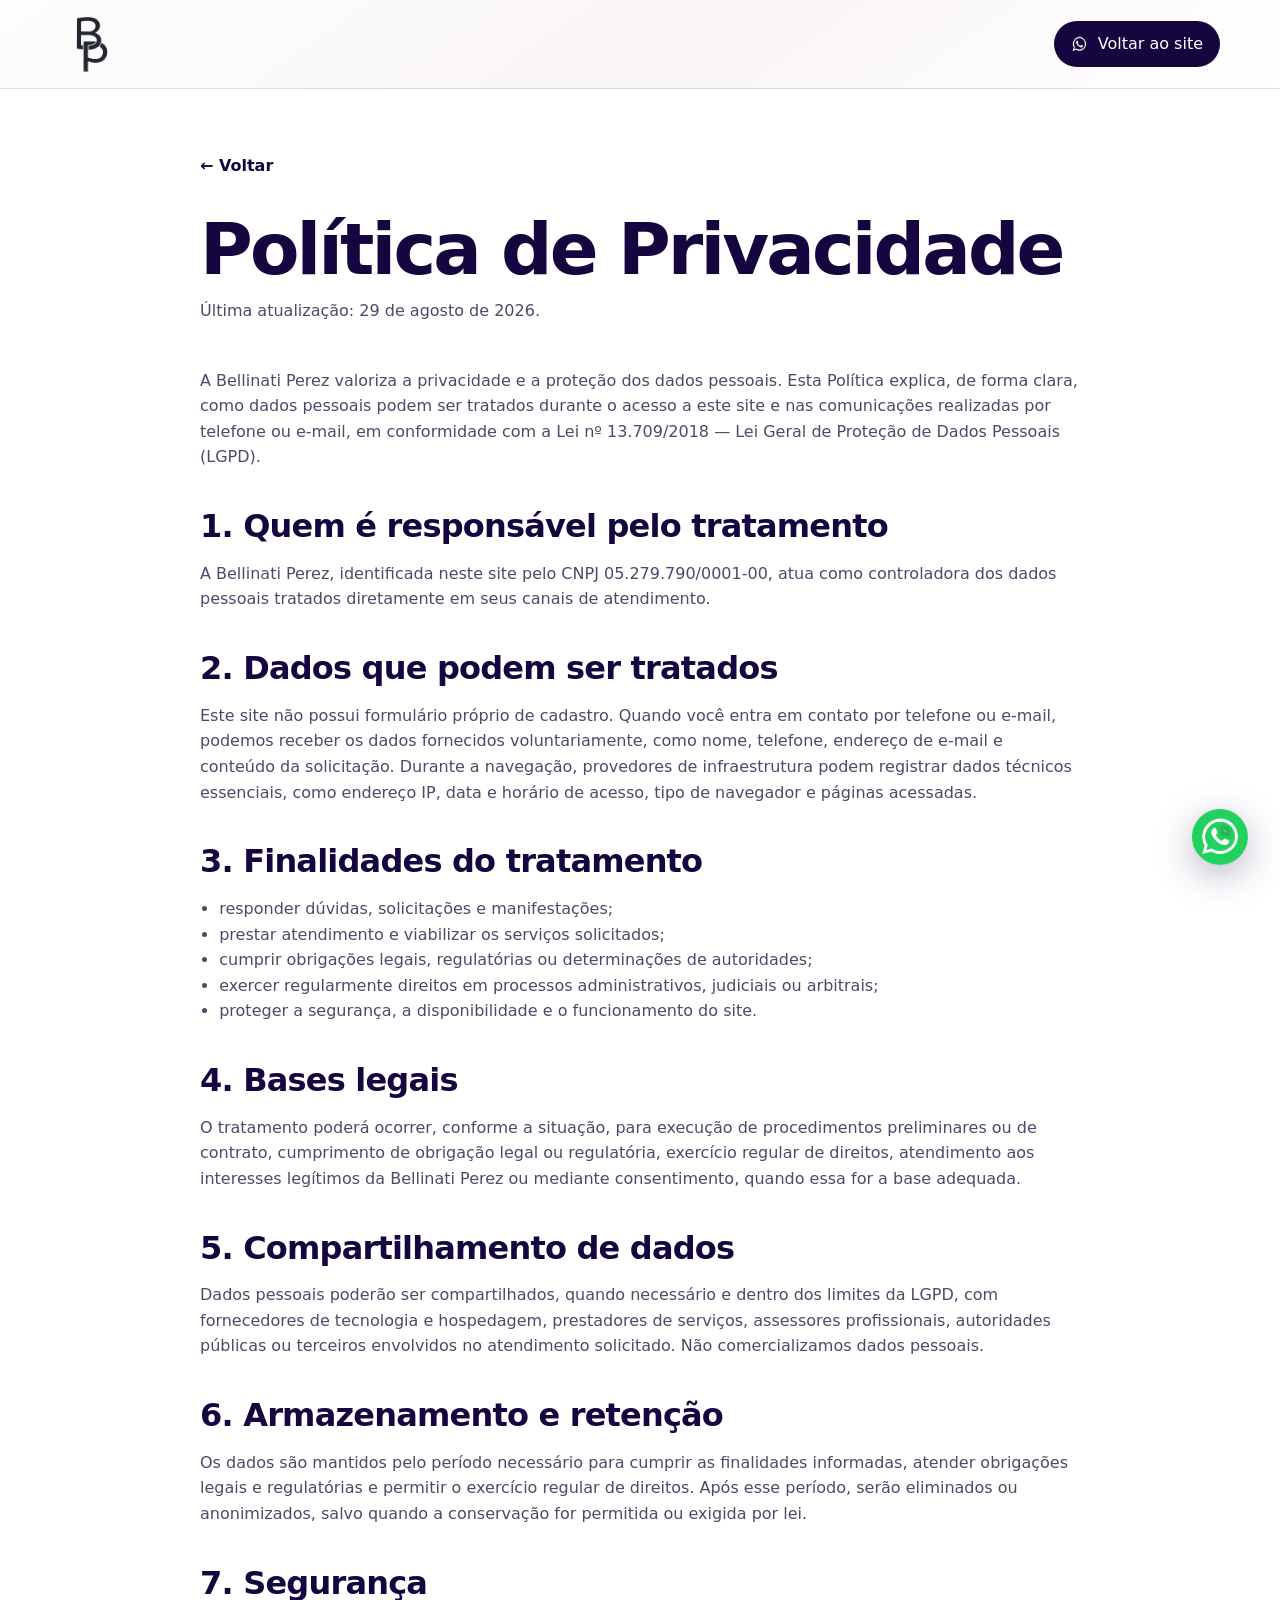
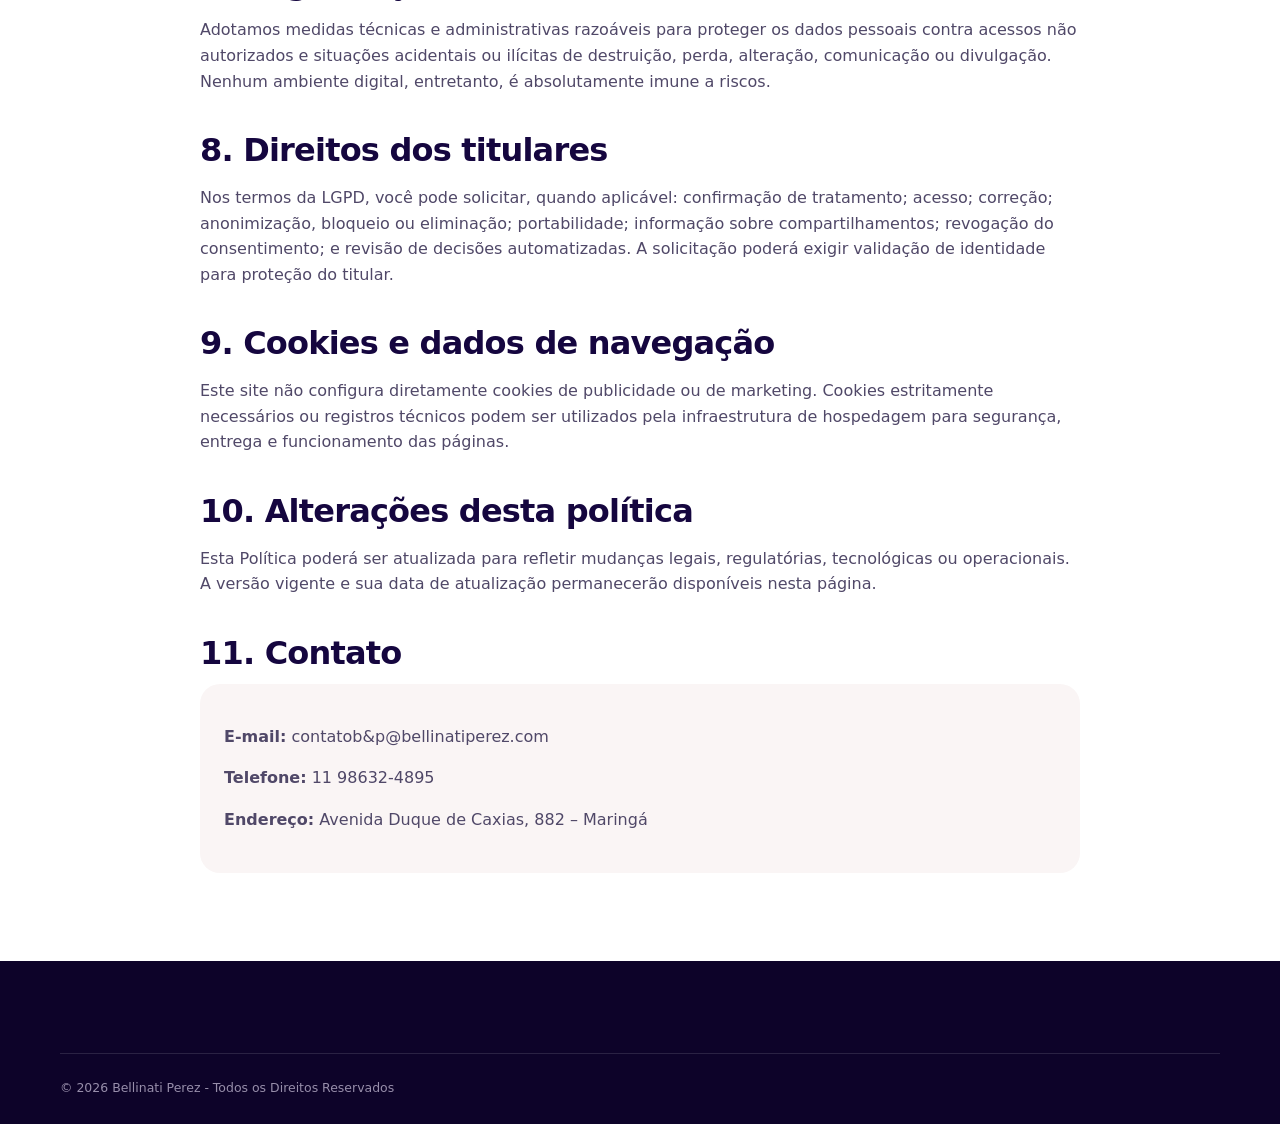
==== commit 2e682c5f: "Atualiza telefone e destinos do WhatsApp" ====
--- a/politica-de-privacidade.html
+++ b/politica-de-privacidade.html
@@ -73,7 +73,7 @@
       <h2>11. Contato</h2>
       <div class="policy-contact">
         <p><strong>E-mail:</strong> contatob&amp;p@bellinatiperez.com</p>
-        <p><strong>Telefone:</strong> (41) 3730 - 3282</p>
+        <p><strong>Telefone:</strong> 11 98632-4895</p>
         <p><strong>Endereço:</strong> Avenida Duque de Caxias, 882 – Maringá</p>
       </div>
     </article>
@@ -82,7 +82,7 @@
   <footer class="footer">
     <div class="container footer-bottom">© <span data-year>2026</span> Bellinati Perez - Todos os Direitos Reservados</div>
   </footer>
-  <a class="floating-whatsapp" href="https://wa.me/554137303282" target="_blank" rel="noopener noreferrer" aria-label="Conversar pelo WhatsApp">
+  <a class="floating-whatsapp" href="https://wa.me/5511986324895?text=Ol%C3%A1%2C%20solicito%20atendimento." target="_blank" rel="noopener noreferrer" aria-label="Conversar pelo WhatsApp">
     <img src="assets/whatsapp-floating.png" alt="" width="192" height="192" aria-hidden="true">
   </a>
   <script src="script.js"></script>
--- a/styles.css
+++ b/styles.css
@@ -29,10 +29,10 @@
 .menu-toggle{display:none;width:44px;height:44px;border:0;background:transparent;padding:8px;cursor:pointer}.menu-toggle span{display:block;width:22px;height:2px;background:var(--ink);margin:4px auto;transition:.2s}
 .hero{padding:30px 0;background:#fff;overflow:hidden}.hero-grid{display:block}.eyebrow{text-transform:uppercase;letter-spacing:.16em;font-size:.74rem;font-weight:800;color:var(--wine);margin:0 0 14px}.hero h1{font-family:ui-rounded,"Avenir Next Rounded","Arial Rounded MT Bold",system-ui,sans-serif;font-size:clamp(2.1rem,4.8vw,4rem);font-weight:700;line-height:1.02;letter-spacing:-.035em;margin:16px 0 0;max-width:820px;text-align:center;color:#fff;text-shadow:0 3px 20px rgba(0,0,0,.55)}.hero-actions{display:flex;justify-content:center;gap:12px;flex-wrap:wrap;margin-top:20px}.btn{min-height:50px;padding:0 22px;border-radius:999px;display:inline-flex;align-items:center;justify-content:center;gap:.6em;font-weight:800;font-size:.92rem;border:1px solid transparent;transition:transform .2s,box-shadow .2s,background .2s}.btn:hover{transform:translateY(-2px)}.btn-primary{min-height:60px;padding-inline:34px;background:var(--ink);color:#fff;font-size:1rem;box-shadow:0 14px 30px rgba(21,6,63,.22);transition:none;-webkit-tap-highlight-color:transparent;user-select:none}.btn-primary:hover,.btn-primary:active,.btn-primary:focus,.btn-primary:visited{background:var(--ink);color:#fff;transform:none;box-shadow:0 14px 30px rgba(21,6,63,.22)}.btn-ghost{border-color:var(--line);background:rgba(255,255,255,.78)}.btn-secondary{background:var(--ink);color:#fff}.btn-light{background:#fff;color:var(--ink)}
 .hero-panel{height:560px;border-radius:32px;box-shadow:var(--shadow);position:relative;overflow:hidden;background:#000}.hero-panel:after{content:"";position:absolute;inset:0;background:linear-gradient(180deg,rgba(8,3,28,.5) 0%,rgba(8,3,28,.12) 48%,rgba(8,3,28,.72) 100%)}.hero-card-image{display:block;width:100%;height:100%;object-fit:cover;object-position:center 58%}.hero-card-content{position:absolute;z-index:1;inset:0;color:#fff;display:flex;flex-direction:column;align-items:center;padding:48px 36px 30px}.hero-card-content strong{display:block;text-align:center;font-size:clamp(1.45rem,2.5vw,2.15rem);line-height:1.08;text-shadow:0 2px 16px rgba(0,0,0,.45)}.panel-footer{position:absolute;left:20px;right:20px;bottom:25px;display:flex;align-items:center;justify-content:center;gap:clamp(.65rem,2vw,1.35rem);margin:0;text-align:center;font-size:.84rem;font-weight:700;letter-spacing:.02em;color:#fff;text-shadow:0 2px 12px rgba(0,0,0,.65)}
-.section{padding:88px 0}.section-heading{max-width:720px;margin-bottom:38px}.section h2{font-size:clamp(2rem,4.3vw,3.65rem);line-height:1.05;letter-spacing:-.04em;margin:0}.cards{display:grid;grid-template-columns:repeat(3,1fr);gap:16px}.card{border:1px solid var(--line);border-radius:var(--radius);padding:28px;min-height:210px;background:#fff;box-shadow:0 12px 35px rgba(21,6,63,.04)}.card-index{font-size:.72rem;letter-spacing:.14em;color:var(--wine);font-weight:800}.card h3{font-size:1.35rem;margin:54px 0 10px}.card p{margin:0;color:var(--muted);font-size:.94rem}.section-action{margin-top:26px}.section-soft{background:var(--ink);color:#fff;border-block:0}.about-grid{display:grid;grid-template-columns:.9fr 1.1fr;gap:80px;align-items:start}.about-copy{font-size:1.15rem;color:#fff}.about-copy p{margin-top:0}.cta-section{padding:0;background:#fff}.cta-box{background:#fff;color:var(--ink);border-radius:0;padding:46px 46px 30px;display:grid;grid-template-columns:1fr auto;gap:40px;align-items:center}.cta-box h2{margin:0;max-width:760px}.cta-box .btn-light{min-height:44px;padding-inline:20px;background:var(--ink);color:#fff;font-size:.86rem}.eyebrow-light{color:#f6b09f}#contato{padding-top:40px}.contact-grid{display:grid;grid-template-columns:.9fr 1.1fr;gap:58px;align-items:start}.muted{color:var(--muted);max-width:520px}.contact-card{font-style:normal;border:0;border-radius:32px;padding:16px;background:var(--ink);box-shadow:var(--shadow);display:grid;grid-auto-rows:1fr;gap:12px}.contact-card p{min-height:58px;margin:0;padding:15px 20px;border:0;border-radius:999px;background:#fff;display:grid;grid-template-columns:auto minmax(0,1fr);align-items:center;gap:.4rem;text-align:left}.contact-card p:nth-child(2){white-space:nowrap}.contact-card p:last-child{border-bottom:0}.contact-card .contact-label{color:#8c849c;font-weight:800}.contact-card .contact-value{min-width:0;color:var(--ink);font-weight:400;overflow-wrap:anywhere}
+.section{padding:88px 0}.section-heading{max-width:720px;margin-bottom:38px}.section h2{font-size:clamp(2rem,4.3vw,3.65rem);line-height:1.05;letter-spacing:-.04em;margin:0}.cards{display:grid;grid-template-columns:repeat(3,1fr);gap:16px}.card{border:1px solid var(--line);border-radius:var(--radius);padding:28px;min-height:210px;background:#fff;box-shadow:0 12px 35px rgba(21,6,63,.04)}.card-index{font-size:.72rem;letter-spacing:.14em;color:var(--wine);font-weight:800}.card h3{font-size:1.35rem;margin:54px 0 10px}.card p{margin:0;color:var(--muted);font-size:.94rem}.section-action{margin-top:26px}.section-soft{background:var(--ink);color:#fff;border-block:0}.about-grid{display:grid;grid-template-columns:.9fr 1.1fr;gap:80px;align-items:start}.about-copy{font-size:1.15rem;color:#fff}.about-copy p{margin-top:0}.cta-section{padding:0;background:#fff}.cta-box{background:#fff;color:var(--ink);border-radius:0;padding:46px 46px 30px;display:grid;grid-template-columns:1fr auto;gap:40px;align-items:center}.cta-box h2{margin:0;max-width:760px}.cta-box .btn-light{min-height:44px;padding-inline:20px;background:var(--ink);color:#fff;font-size:.86rem}.eyebrow-light{color:#f6b09f}#contato{padding-top:40px}.contact-grid{display:grid;grid-template-columns:.9fr 1.1fr;gap:58px;align-items:start}.muted{color:var(--muted);max-width:520px}.contact-card{font-style:normal;border:0;border-radius:32px;padding:16px;background:var(--ink);box-shadow:var(--shadow);display:grid;grid-auto-rows:1fr;gap:12px}.contact-card p{min-height:58px;margin:0;padding:6px 20px;border:0;border-radius:999px;background:#fff;display:grid;grid-template-columns:1fr;align-content:center;justify-items:center;gap:2px;text-align:center;line-height:1.22}.contact-card p:nth-child(2){white-space:nowrap}.contact-card p:last-child{border-bottom:0}.contact-card .contact-label{color:#111;font-weight:800}.contact-card .contact-value{min-width:0;color:var(--ink);font-weight:400;overflow-wrap:anywhere}
 .footer{background:#0d0329;color:#fff;padding:58px 0 26px}.footer-grid{display:grid;grid-template-columns:1fr}.footer-brand{font-size:1.2rem;font-weight:800}.footer p,.footer li{color:#bcb4cf;font-size:.84rem}.footer h3{font-size:.74rem;text-transform:uppercase;letter-spacing:.14em;margin:0 0 14px;color:#fff}.footer ul{list-style:none;padding:0;margin:0;display:grid;gap:7px}.footer-links{margin-top:14px!important}.footer a:hover{color:#fff}.footer-bottom{border-top:1px solid rgba(255,255,255,.12);padding-top:24px;margin-top:34px;color:#978eaa;font-size:.78rem}.floating-whatsapp{position:fixed;right:clamp(16px,2.2vw,30px);bottom:clamp(20px,3.5vh,34px);z-index:950;width:64px;height:64px;border-radius:50%;display:block;filter:drop-shadow(0 10px 18px rgba(21,6,63,.3));-webkit-tap-highlight-color:transparent}.floating-whatsapp img{display:block;width:100%;height:100%;object-fit:contain}.policy-page .nav-cta{margin-left:auto}.policy-main{padding:64px 0 88px}.policy-article{max-width:880px;margin-inline:auto}.policy-article h1{font-size:clamp(2.3rem,6vw,4.5rem);line-height:1.02;letter-spacing:-.04em;margin:0 0 12px}.policy-updated{color:var(--muted);margin:0 0 44px}.policy-article h2{font-size:clamp(1.35rem,3vw,2rem);line-height:1.15;letter-spacing:-.025em;margin:38px 0 12px}.policy-article p,.policy-article li{color:#504868}.policy-article ul{padding-left:1.2rem}.policy-back{display:inline-flex;margin-bottom:34px;color:var(--ink);font-weight:800}.policy-contact{padding:24px;border-radius:20px;background:var(--soft)}
 @media(max-width:920px){.about-grid,.contact-grid{grid-template-columns:1fr}.hero-panel{height:500px}.cards{grid-template-columns:1fr 1fr}.cta-box{grid-template-columns:1fr}.footer-grid{grid-template-columns:1fr 1fr}}
-@media(max-width:720px){[id]{scroll-margin-top:86px}.container{width:min(calc(100% - 28px),var(--container))}.nav-wrap{height:72px;position:relative;justify-content:center}.wordmark{position:absolute;left:50%;transform:translateX(-50%)}.header-logo{width:48px}.menu-toggle{display:block;margin-left:auto}.main-menu{position:fixed;top:72px;left:0;right:0;background:#fff;border-bottom:1px solid var(--line);padding:22px 20px;display:grid;justify-items:center;text-align:center;gap:15px;transform:translateY(-130%);visibility:hidden;pointer-events:none;transition:.22s}.main-menu.open{transform:translateY(0);visibility:visible;pointer-events:auto}.hero{padding:18px 0;text-align:center}.hero-grid{display:block}.hero h1{width:100%;font-size:clamp(1.65rem,7.5vw,2rem);margin:24px auto 0;max-width:100%;text-align:center}.hero-title-prefix,.hero-title-connector,.hero-title-line{display:block}.hero-title-line{white-space:nowrap}.hero-panel{height:520px}.hero-card-content{padding:30px 18px 24px}.hero-actions{position:absolute;top:76%;left:18px;right:18px;margin-top:0}.hero-card-content strong{font-size:1.55rem}.panel-footer{left:14px;right:14px;bottom:20px;gap:.65rem;font-size:.72rem}.btn{margin-inline:auto}.cards{grid-template-columns:1fr}.section{padding:64px 0;text-align:center}.section-soft{padding-bottom:28px}.about-grid{gap:28px}.about-copy,.contact-card{text-align:center}.contact-card{padding:12px;gap:10px}.contact-card p{min-height:56px;padding:13px 12px;font-size:.78rem;gap:.25rem}.contact-card p:nth-child(2){font-size:clamp(.64rem,2.8vw,.74rem)}.cta-section{padding:0}.cta-box{width:100%;padding:26px 20px 20px;text-align:center}#contato{padding-top:28px}.footer{text-align:center}.footer-grid{grid-template-columns:1fr}.footer ul{justify-items:center}}
+@media(max-width:720px){[id]{scroll-margin-top:86px}.container{width:min(calc(100% - 28px),var(--container))}.nav-wrap{height:72px;position:relative;justify-content:center}.wordmark{position:absolute;left:50%;transform:translateX(-50%)}.header-logo{width:48px}.menu-toggle{display:block;margin-left:auto}.main-menu{position:fixed;top:72px;left:0;right:0;background:#fff;border-bottom:1px solid var(--line);padding:22px 20px;display:grid;justify-items:center;text-align:center;gap:15px;transform:translateY(-130%);visibility:hidden;pointer-events:none;transition:.22s}.main-menu.open{transform:translateY(0);visibility:visible;pointer-events:auto}.hero{padding:18px 0;text-align:center}.hero-grid{display:block}.hero h1{width:100%;font-size:clamp(1.65rem,7.5vw,2rem);margin:24px auto 0;max-width:100%;text-align:center}.hero-title-prefix,.hero-title-connector,.hero-title-line{display:block}.hero-title-line{white-space:nowrap}.hero-panel{height:520px}.hero-card-content{padding:30px 18px 24px}.hero-actions{position:absolute;top:76%;left:18px;right:18px;margin-top:0}.hero-card-content strong{font-size:1.55rem}.panel-footer{left:14px;right:14px;bottom:20px;gap:.65rem;font-size:.72rem}.btn{margin-inline:auto}.cards{grid-template-columns:1fr}.section{padding:64px 0;text-align:center}.section-soft{padding-bottom:28px}.about-grid{gap:28px}.about-copy,.contact-card{text-align:center}.contact-card{padding:12px;gap:10px}.contact-card p{min-height:56px;padding:5px 12px;font-size:.78rem;gap:1px}.contact-card p:nth-child(2){font-size:clamp(.64rem,2.8vw,.74rem)}.cta-section{padding:0}.cta-box{width:100%;padding:26px 20px 20px;text-align:center}#contato{padding-top:28px}.footer{text-align:center}.footer-grid{grid-template-columns:1fr}.footer ul{justify-items:center}}
 .btn,.nav-cta{position:relative;overflow:hidden;isolation:isolate;max-width:100%;transition:transform .24s ease,box-shadow .24s ease,background-color .24s ease}.btn:after,.nav-cta:after{content:"";position:absolute;z-index:1;inset:-40% auto -40% -55%;width:34%;transform:skewX(-20deg);background:linear-gradient(90deg,transparent,rgba(255,255,255,.34),transparent);transition:left .52s ease;pointer-events:none}.btn:hover:after,.nav-cta:hover:after{left:125%}.btn:hover,.nav-cta:hover{transform:translateY(-3px);box-shadow:0 14px 28px rgba(21,6,63,.22)}.btn:active,.nav-cta:active{transform:translateY(0) scale(.97)}.btn-primary:hover,.btn-primary:focus,.btn-primary:visited{background:var(--ink);color:#fff;transform:translateY(-3px);box-shadow:0 16px 34px rgba(21,6,63,.28)}.btn-primary:active{transform:scale(.97)}.menu-toggle[aria-expanded="true"] span:nth-child(1){transform:translateY(6px) rotate(45deg)}.menu-toggle[aria-expanded="true"] span:nth-child(2){opacity:0}.menu-toggle[aria-expanded="true"] span:nth-child(3){transform:translateY(-6px) rotate(-45deg)}
 @media(max-width:720px){body.reveal-ready .scroll-reveal{opacity:0;transform:translateY(24px);transition:opacity .58s ease var(--reveal-delay,0ms),transform .58s cubic-bezier(.2,.75,.25,1) var(--reveal-delay,0ms);will-change:opacity,transform}body.reveal-ready .scroll-reveal.is-visible{opacity:1;transform:none}.btn,.nav-cta{touch-action:manipulation}.floating-whatsapp{right:14px;bottom:20px;width:56px;height:56px}}
 @media(max-width:380px){.container{width:min(calc(100% - 20px),var(--container))}.hero h1{font-size:clamp(1.45rem,7vw,1.7rem)}.hero-panel{height:470px;border-radius:26px}.hero-card-content{padding-inline:12px}.hero-card-content strong{font-size:1.3rem}.hero-actions{margin-top:12px}.panel-footer{font-size:.66rem;gap:.45rem}.contact-card{padding:10px}.contact-card p{padding-inline:10px;font-size:.72rem}.contact-card p:nth-child(2){font-size:.62rem}.cta-box h2{font-size:1.75rem}.btn-primary{min-height:54px;padding-inline:24px;font-size:.92rem}}
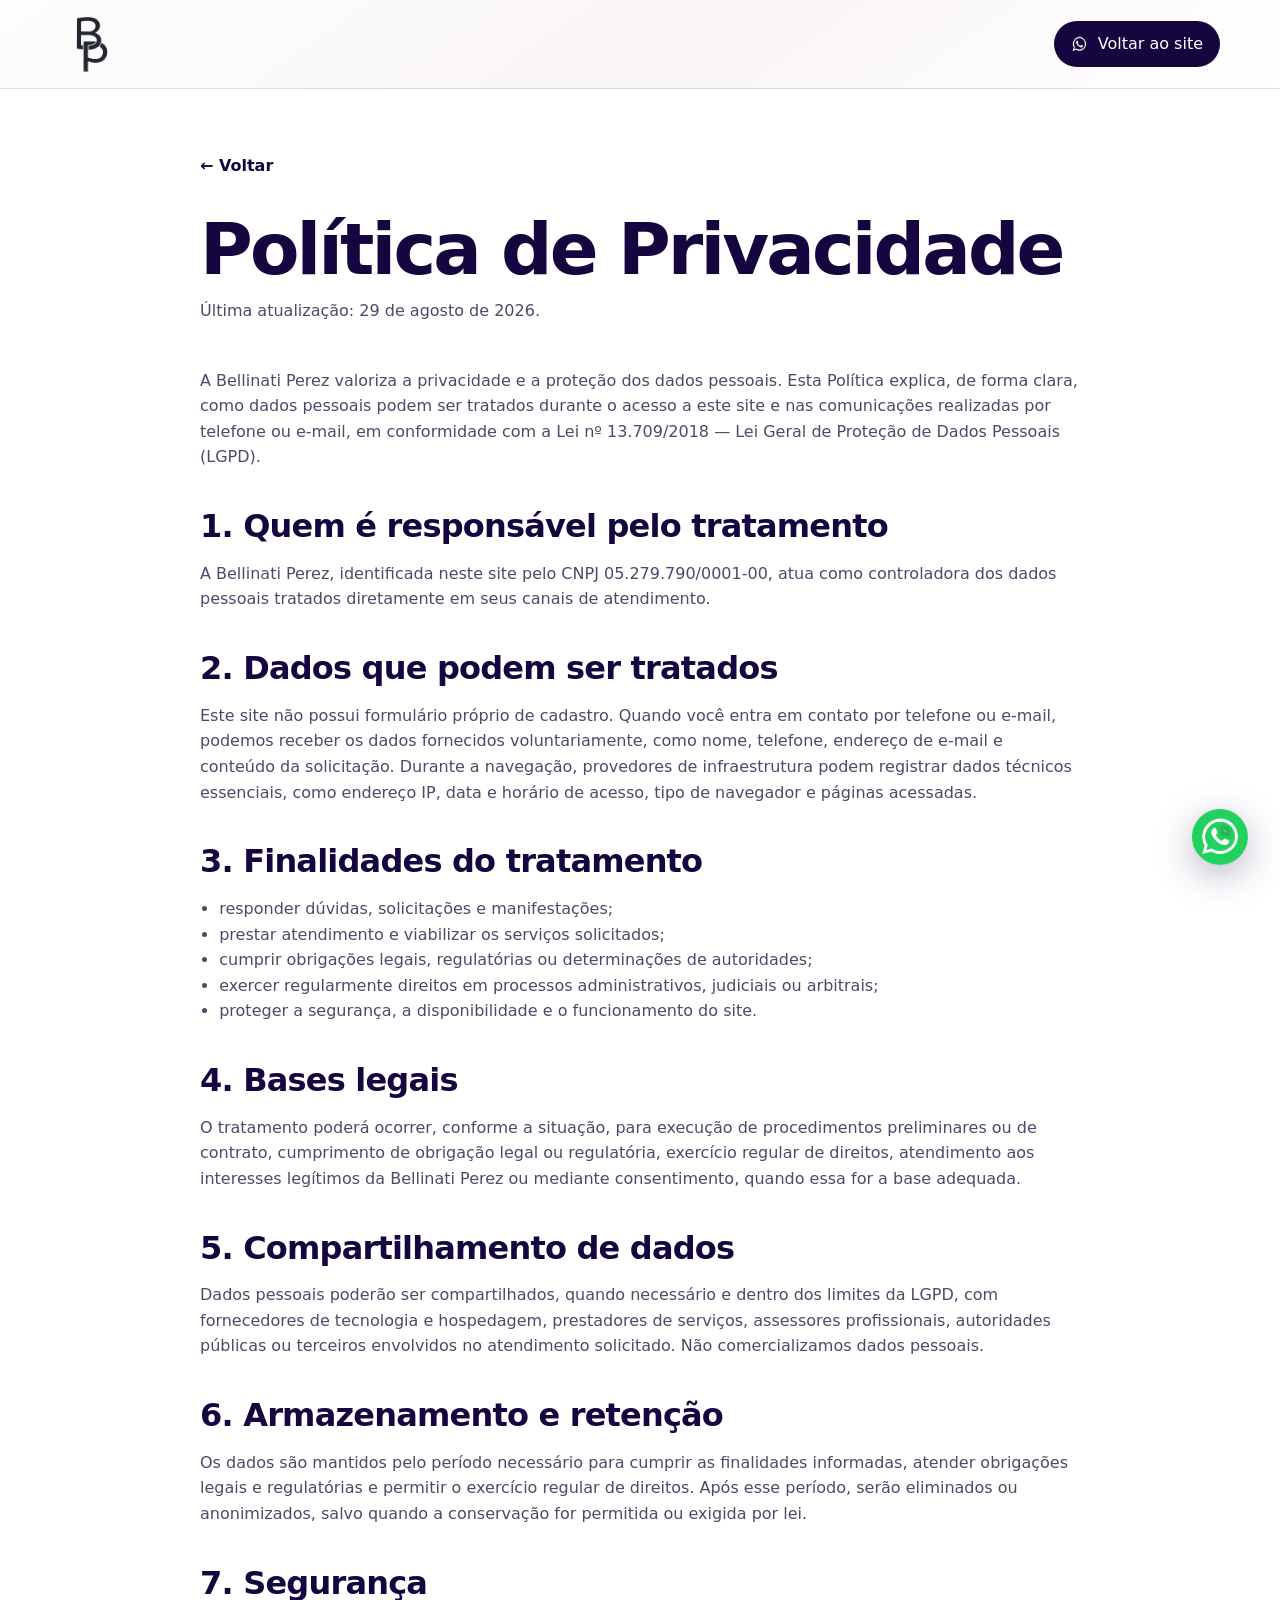
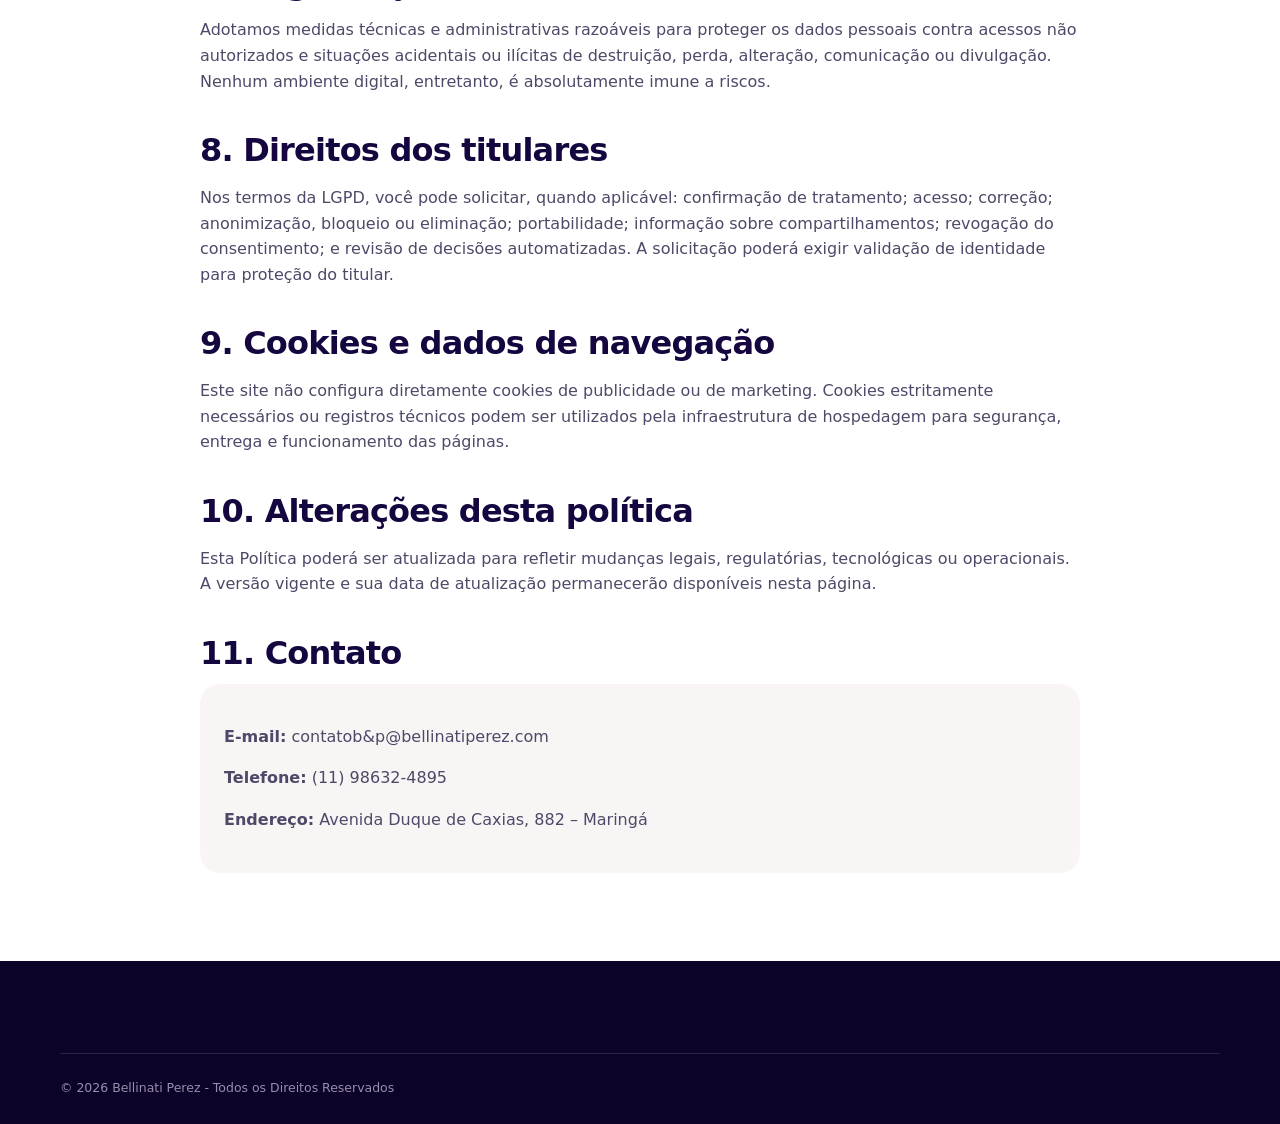
==== commit 5bc7079f: "Remove CNPJ do card de contatos" ====
--- a/politica-de-privacidade.html
+++ b/politica-de-privacidade.html
@@ -73,7 +73,7 @@
       <h2>11. Contato</h2>
       <div class="policy-contact">
         <p><strong>E-mail:</strong> contatob&amp;p@bellinatiperez.com</p>
-        <p><strong>Telefone:</strong> 11 98632-4895</p>
+        <p><strong>Telefone:</strong> (11) 98632-4895</p>
         <p><strong>Endereço:</strong> Avenida Duque de Caxias, 882 – Maringá</p>
       </div>
     </article>
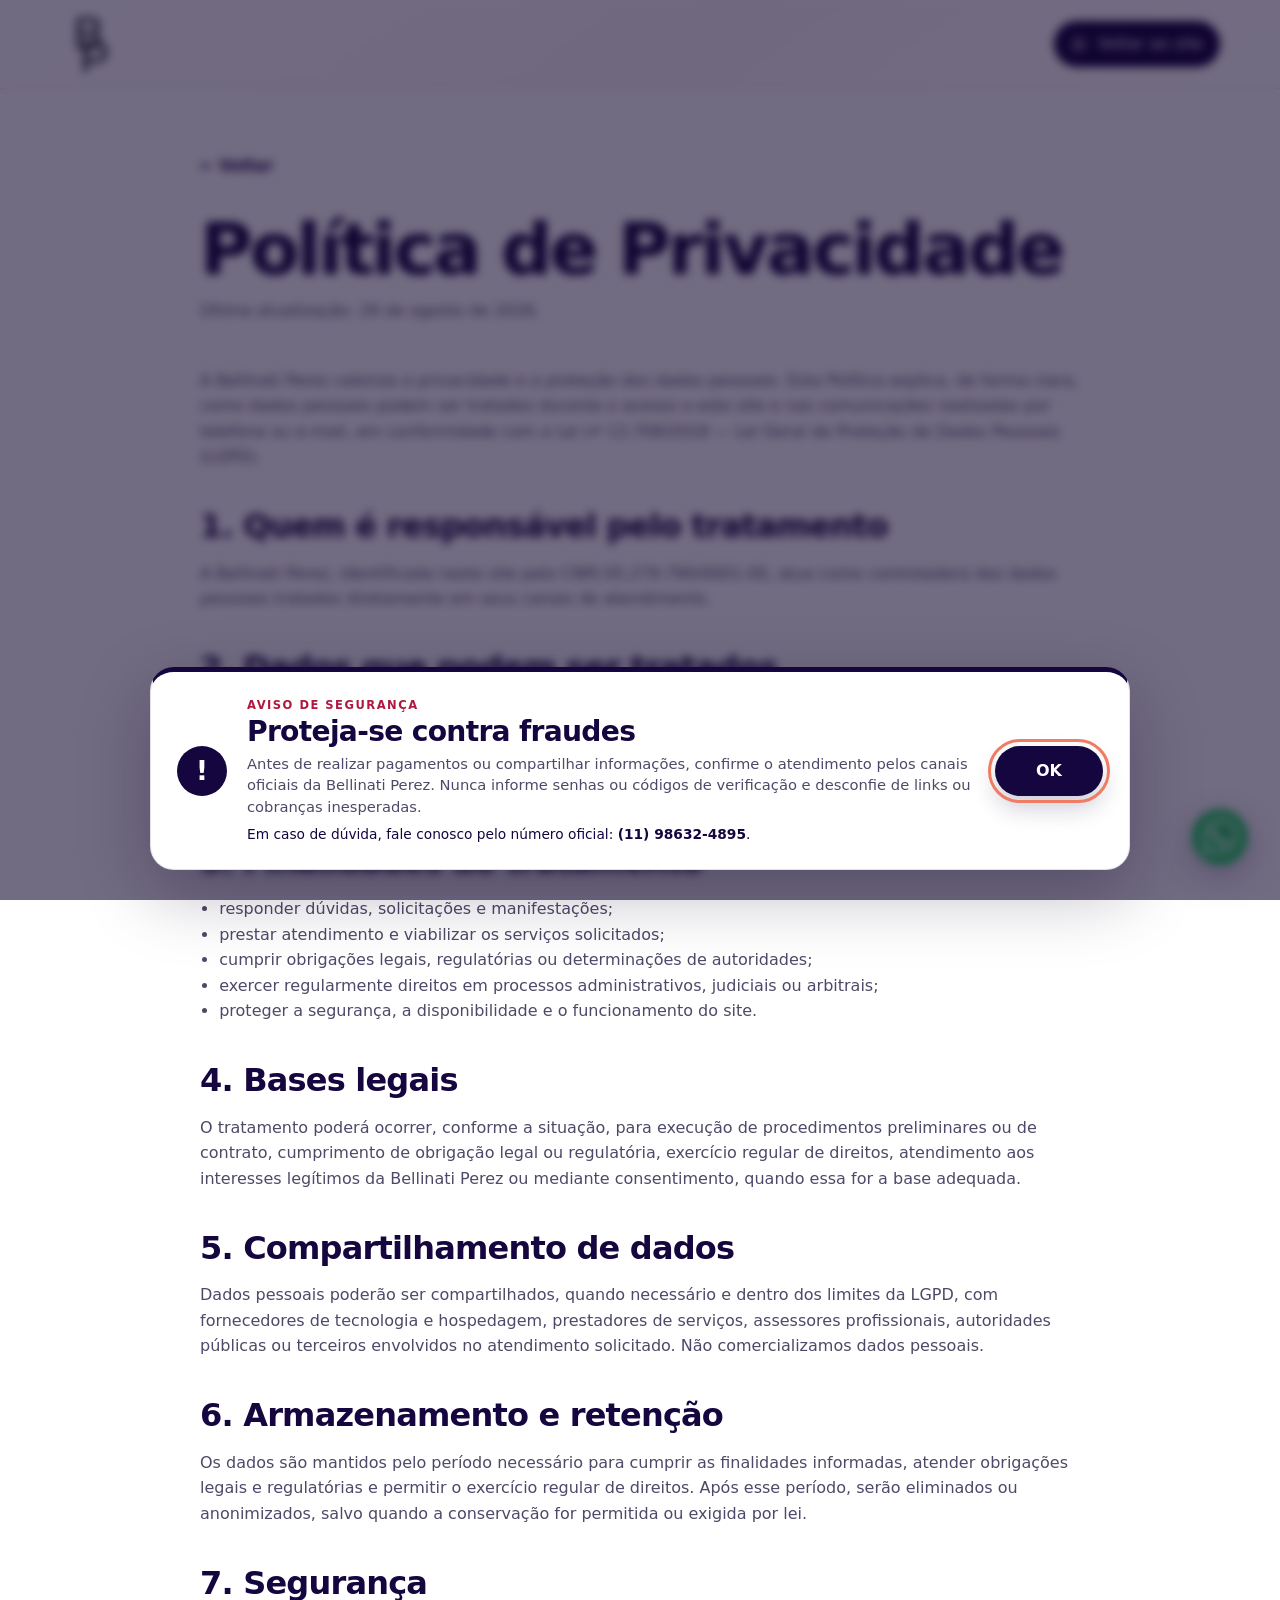
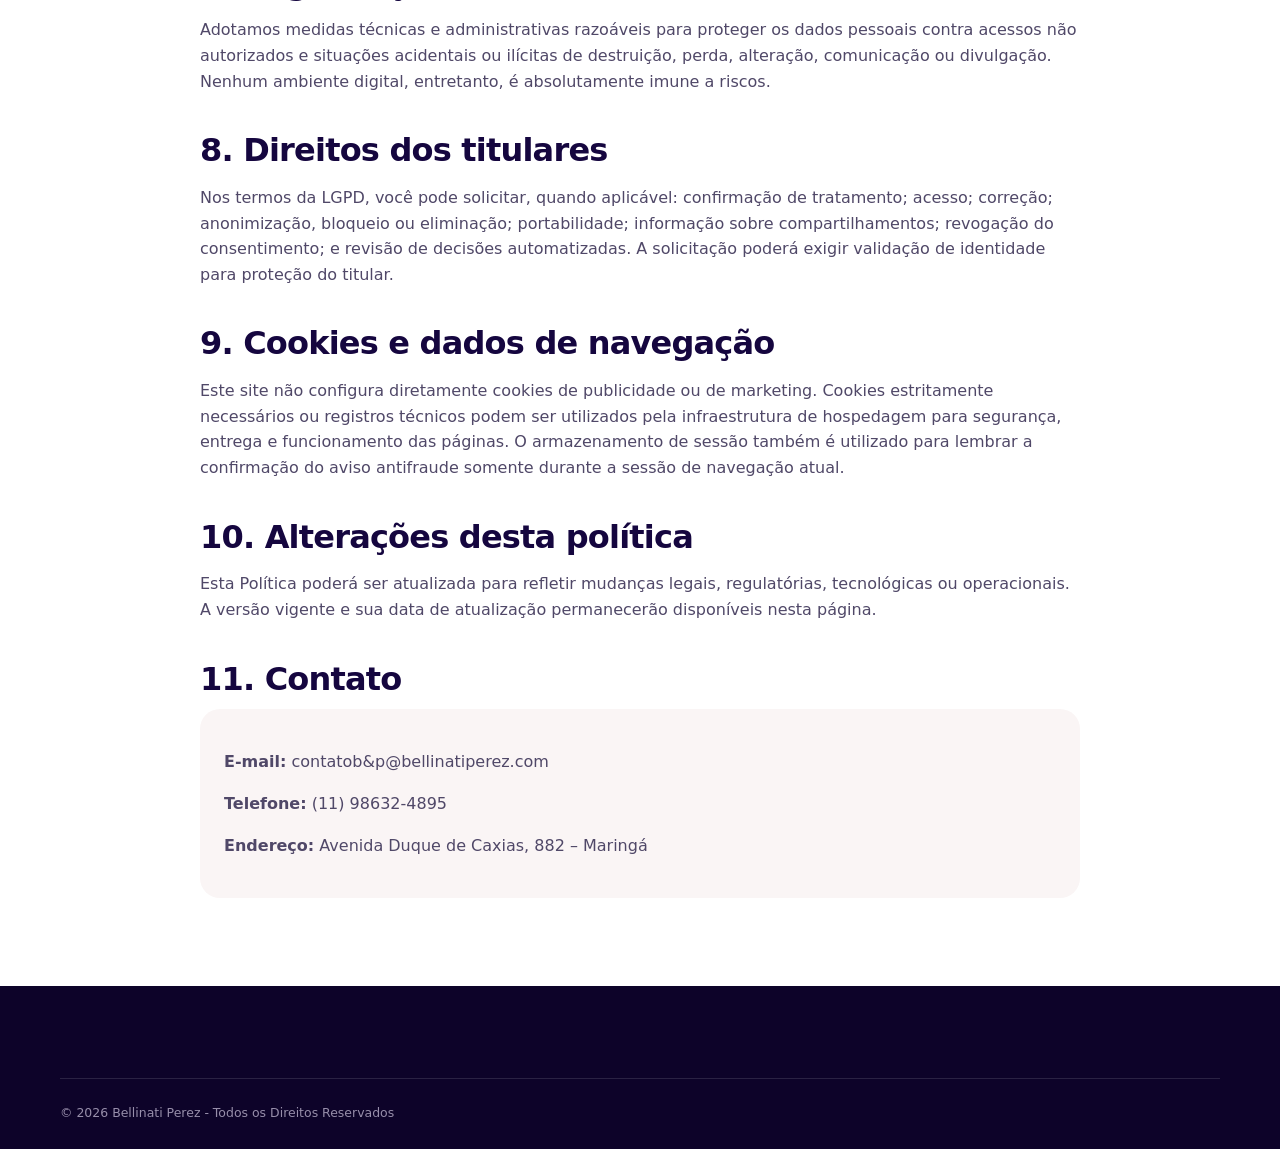
==== commit 0a298a4a: "Adiciona aviso antifraude por sessão" ====
--- a/politica-de-privacidade.html
+++ b/politica-de-privacidade.html
@@ -65,7 +65,7 @@
       <p>Nos termos da LGPD, você pode solicitar, quando aplicável: confirmação de tratamento; acesso; correção; anonimização, bloqueio ou eliminação; portabilidade; informação sobre compartilhamentos; revogação do consentimento; e revisão de decisões automatizadas. A solicitação poderá exigir validação de identidade para proteção do titular.</p>
 
       <h2>9. Cookies e dados de navegação</h2>
-      <p>Este site não configura diretamente cookies de publicidade ou de marketing. Cookies estritamente necessários ou registros técnicos podem ser utilizados pela infraestrutura de hospedagem para segurança, entrega e funcionamento das páginas.</p>
+      <p>Este site não configura diretamente cookies de publicidade ou de marketing. Cookies estritamente necessários ou registros técnicos podem ser utilizados pela infraestrutura de hospedagem para segurança, entrega e funcionamento das páginas. O armazenamento de sessão também é utilizado para lembrar a confirmação do aviso antifraude somente durante a sessão de navegação atual.</p>
 
       <h2>10. Alterações desta política</h2>
       <p>Esta Política poderá ser atualizada para refletir mudanças legais, regulatórias, tecnológicas ou operacionais. A versão vigente e sua data de atualização permanecerão disponíveis nesta página.</p>
@@ -85,6 +85,18 @@
   <a class="floating-whatsapp" href="https://wa.me/5511986324895?text=Ol%C3%A1%2C%20solicito%20atendimento." target="_blank" rel="noopener noreferrer" aria-label="Conversar pelo WhatsApp">
     <img src="assets/whatsapp-floating.png" alt="" width="192" height="192" aria-hidden="true">
   </a>
+  <div class="fraud-notice" data-fraud-notice hidden>
+    <section class="fraud-card" role="dialog" aria-modal="true" aria-labelledby="fraud-title" aria-describedby="fraud-description">
+      <div class="fraud-icon" aria-hidden="true">!</div>
+      <div class="fraud-copy">
+        <p class="fraud-kicker">Aviso de segurança</p>
+        <h2 id="fraud-title">Proteja-se contra fraudes</h2>
+        <p id="fraud-description">Antes de realizar pagamentos ou compartilhar informações, confirme o atendimento pelos canais oficiais da Bellinati Perez. Nunca informe senhas ou códigos de verificação e desconfie de links ou cobranças inesperadas.</p>
+        <p class="fraud-contact">Em caso de dúvida, fale conosco pelo número oficial: <strong>(11) 98632-4895</strong>.</p>
+      </div>
+      <button class="fraud-confirm" type="button" data-fraud-confirm>OK</button>
+    </section>
+  </div>
   <script src="script.js"></script>
 </body>
 </html>
--- a/styles.css
+++ b/styles.css
@@ -29,10 +29,12 @@
 .menu-toggle{display:none;width:44px;height:44px;border:0;background:transparent;padding:8px;cursor:pointer}.menu-toggle span{display:block;width:22px;height:2px;background:var(--ink);margin:4px auto;transition:.2s}
 .hero{padding:30px 0;background:#fff;overflow:hidden}.hero-grid{display:block}.eyebrow{text-transform:uppercase;letter-spacing:.16em;font-size:.74rem;font-weight:800;color:var(--wine);margin:0 0 14px}.hero h1{font-family:ui-rounded,"Avenir Next Rounded","Arial Rounded MT Bold",system-ui,sans-serif;font-size:clamp(2.1rem,4.8vw,4rem);font-weight:700;line-height:1.02;letter-spacing:-.035em;margin:16px 0 0;max-width:820px;text-align:center;color:#fff;text-shadow:0 3px 20px rgba(0,0,0,.55)}.hero-actions{display:flex;justify-content:center;gap:12px;flex-wrap:wrap;margin-top:20px}.btn{min-height:50px;padding:0 22px;border-radius:999px;display:inline-flex;align-items:center;justify-content:center;gap:.6em;font-weight:800;font-size:.92rem;border:1px solid transparent;transition:transform .2s,box-shadow .2s,background .2s}.btn:hover{transform:translateY(-2px)}.btn-primary{min-height:60px;padding-inline:34px;background:var(--ink);color:#fff;font-size:1rem;box-shadow:0 14px 30px rgba(21,6,63,.22);transition:none;-webkit-tap-highlight-color:transparent;user-select:none}.btn-primary:hover,.btn-primary:active,.btn-primary:focus,.btn-primary:visited{background:var(--ink);color:#fff;transform:none;box-shadow:0 14px 30px rgba(21,6,63,.22)}.btn-ghost{border-color:var(--line);background:rgba(255,255,255,.78)}.btn-secondary{background:var(--ink);color:#fff}.btn-light{background:#fff;color:var(--ink)}
 .hero-panel{height:560px;border-radius:32px;box-shadow:var(--shadow);position:relative;overflow:hidden;background:#000}.hero-panel:after{content:"";position:absolute;inset:0;background:linear-gradient(180deg,rgba(8,3,28,.5) 0%,rgba(8,3,28,.12) 48%,rgba(8,3,28,.72) 100%)}.hero-card-image{display:block;width:100%;height:100%;object-fit:cover;object-position:center 58%}.hero-card-content{position:absolute;z-index:1;inset:0;color:#fff;display:flex;flex-direction:column;align-items:center;padding:48px 36px 30px}.hero-card-content strong{display:block;text-align:center;font-size:clamp(1.45rem,2.5vw,2.15rem);line-height:1.08;text-shadow:0 2px 16px rgba(0,0,0,.45)}.panel-footer{position:absolute;left:20px;right:20px;bottom:25px;display:flex;align-items:center;justify-content:center;gap:clamp(.65rem,2vw,1.35rem);margin:0;text-align:center;font-size:.84rem;font-weight:700;letter-spacing:.02em;color:#fff;text-shadow:0 2px 12px rgba(0,0,0,.65)}
-.section{padding:88px 0}.section-heading{max-width:720px;margin-bottom:38px}.section h2{font-size:clamp(2rem,4.3vw,3.65rem);line-height:1.05;letter-spacing:-.04em;margin:0}.cards{display:grid;grid-template-columns:repeat(3,1fr);gap:16px}.card{border:1px solid var(--line);border-radius:var(--radius);padding:28px;min-height:210px;background:#fff;box-shadow:0 12px 35px rgba(21,6,63,.04)}.card-index{font-size:.72rem;letter-spacing:.14em;color:var(--wine);font-weight:800}.card h3{font-size:1.35rem;margin:54px 0 10px}.card p{margin:0;color:var(--muted);font-size:.94rem}.section-action{margin-top:26px}.section-soft{background:var(--ink);color:#fff;border-block:0}.about-grid{display:grid;grid-template-columns:.9fr 1.1fr;gap:80px;align-items:start}.about-copy{font-size:1.15rem;color:#fff}.about-copy p{margin-top:0}.cta-section{padding:0;background:#fff}.cta-box{background:#fff;color:var(--ink);border-radius:0;padding:46px 46px 30px;display:grid;grid-template-columns:1fr auto;gap:40px;align-items:center}.cta-box h2{margin:0;max-width:760px}.cta-box .btn-light{min-height:44px;padding-inline:20px;background:var(--ink);color:#fff;font-size:.86rem}.eyebrow-light{color:#f6b09f}#contato{padding-top:40px}.contact-grid{display:grid;grid-template-columns:.9fr 1.1fr;gap:58px;align-items:start}.muted{color:var(--muted);max-width:520px}.contact-card{font-style:normal;border:0;border-radius:32px;padding:16px;background:var(--ink);box-shadow:var(--shadow);display:grid;grid-auto-rows:1fr;gap:12px}.contact-card p{min-height:58px;margin:0;padding:6px 20px;border:0;border-radius:999px;background:#fff;display:grid;grid-template-columns:1fr;align-content:center;justify-items:center;gap:2px;text-align:center;line-height:1.22}.contact-card p:nth-child(2){white-space:nowrap}.contact-card p:last-child{border-bottom:0}.contact-card .contact-label{color:#111;font-weight:800}.contact-card .contact-value{min-width:0;color:var(--ink);font-weight:400;overflow-wrap:anywhere}
+.section{padding:88px 0}.section-heading{max-width:720px;margin-bottom:38px}.section h2{font-size:clamp(2rem,4.3vw,3.65rem);line-height:1.05;letter-spacing:-.04em;margin:0}.cards{display:grid;grid-template-columns:repeat(3,1fr);gap:16px}.card{border:1px solid var(--line);border-radius:var(--radius);padding:28px;min-height:210px;background:#fff;box-shadow:0 12px 35px rgba(21,6,63,.04)}.card-index{font-size:.72rem;letter-spacing:.14em;color:var(--wine);font-weight:800}.card h3{font-size:1.35rem;margin:54px 0 10px}.card p{margin:0;color:var(--muted);font-size:.94rem}.section-action{margin-top:26px}.section-soft{background:var(--ink);color:#fff;border-block:0}.about-grid{display:grid;grid-template-columns:.9fr 1.1fr;gap:80px;align-items:start}.about-copy{font-size:1.15rem;color:#fff}.about-copy p{margin-top:0}.cta-section{padding:0;background:#fff}.cta-box{background:#fff;color:var(--ink);border-radius:0;padding:46px 46px 30px;display:grid;grid-template-columns:1fr auto;gap:40px;align-items:center}.cta-box h2{margin:0;max-width:760px}.cta-box .btn-light{min-height:44px;padding-inline:20px;background:var(--ink);color:#fff;font-size:.86rem}.eyebrow-light{color:#f6b09f}#contato{padding-top:40px}.contact-grid{display:grid;grid-template-columns:.9fr 1.1fr;gap:40px;align-items:start}.muted{color:var(--muted);max-width:520px}.contact-card{font-style:normal;border:0;border-radius:32px;padding:16px;background:var(--ink);box-shadow:var(--shadow);display:grid;grid-auto-rows:1fr;gap:12px}.contact-card p{min-height:58px;margin:0;padding:6px 20px;border:0;border-radius:999px;background:#fff;display:grid;grid-template-columns:1fr;align-content:center;justify-items:center;gap:2px;text-align:center;line-height:1.22}.contact-card p:nth-child(2){white-space:nowrap}.contact-card p:last-child{border-bottom:0}.contact-card .contact-label{color:#111;font-weight:800}.contact-card .contact-value{min-width:0;color:var(--ink);font-weight:400;overflow-wrap:anywhere}
 .footer{background:#0d0329;color:#fff;padding:58px 0 26px}.footer-grid{display:grid;grid-template-columns:1fr}.footer-brand{font-size:1.2rem;font-weight:800}.footer p,.footer li{color:#bcb4cf;font-size:.84rem}.footer h3{font-size:.74rem;text-transform:uppercase;letter-spacing:.14em;margin:0 0 14px;color:#fff}.footer ul{list-style:none;padding:0;margin:0;display:grid;gap:7px}.footer-links{margin-top:14px!important}.footer a:hover{color:#fff}.footer-bottom{border-top:1px solid rgba(255,255,255,.12);padding-top:24px;margin-top:34px;color:#978eaa;font-size:.78rem}.floating-whatsapp{position:fixed;right:clamp(16px,2.2vw,30px);bottom:clamp(20px,3.5vh,34px);z-index:950;width:64px;height:64px;border-radius:50%;display:block;filter:drop-shadow(0 10px 18px rgba(21,6,63,.3));-webkit-tap-highlight-color:transparent}.floating-whatsapp img{display:block;width:100%;height:100%;object-fit:contain}.policy-page .nav-cta{margin-left:auto}.policy-main{padding:64px 0 88px}.policy-article{max-width:880px;margin-inline:auto}.policy-article h1{font-size:clamp(2.3rem,6vw,4.5rem);line-height:1.02;letter-spacing:-.04em;margin:0 0 12px}.policy-updated{color:var(--muted);margin:0 0 44px}.policy-article h2{font-size:clamp(1.35rem,3vw,2rem);line-height:1.15;letter-spacing:-.025em;margin:38px 0 12px}.policy-article p,.policy-article li{color:#504868}.policy-article ul{padding-left:1.2rem}.policy-back{display:inline-flex;margin-bottom:34px;color:var(--ink);font-weight:800}.policy-contact{padding:24px;border-radius:20px;background:var(--soft)}
-@media(max-width:920px){.about-grid,.contact-grid{grid-template-columns:1fr}.hero-panel{height:500px}.cards{grid-template-columns:1fr 1fr}.cta-box{grid-template-columns:1fr}.footer-grid{grid-template-columns:1fr 1fr}}
-@media(max-width:720px){[id]{scroll-margin-top:86px}.container{width:min(calc(100% - 28px),var(--container))}.nav-wrap{height:72px;position:relative;justify-content:center}.wordmark{position:absolute;left:50%;transform:translateX(-50%)}.header-logo{width:48px}.menu-toggle{display:block;margin-left:auto}.main-menu{position:fixed;top:72px;left:0;right:0;background:#fff;border-bottom:1px solid var(--line);padding:22px 20px;display:grid;justify-items:center;text-align:center;gap:15px;transform:translateY(-130%);visibility:hidden;pointer-events:none;transition:.22s}.main-menu.open{transform:translateY(0);visibility:visible;pointer-events:auto}.hero{padding:18px 0;text-align:center}.hero-grid{display:block}.hero h1{width:100%;font-size:clamp(1.65rem,7.5vw,2rem);margin:24px auto 0;max-width:100%;text-align:center}.hero-title-prefix,.hero-title-connector,.hero-title-line{display:block}.hero-title-line{white-space:nowrap}.hero-panel{height:520px}.hero-card-content{padding:30px 18px 24px}.hero-actions{position:absolute;top:76%;left:18px;right:18px;margin-top:0}.hero-card-content strong{font-size:1.55rem}.panel-footer{left:14px;right:14px;bottom:20px;gap:.65rem;font-size:.72rem}.btn{margin-inline:auto}.cards{grid-template-columns:1fr}.section{padding:64px 0;text-align:center}.section-soft{padding-bottom:28px}.about-grid{gap:28px}.about-copy,.contact-card{text-align:center}.contact-card{padding:12px;gap:10px}.contact-card p{min-height:56px;padding:5px 12px;font-size:.78rem;gap:1px}.contact-card p:nth-child(2){font-size:clamp(.64rem,2.8vw,.74rem)}.cta-section{padding:0}.cta-box{width:100%;padding:26px 20px 20px;text-align:center}#contato{padding-top:28px}.footer{text-align:center}.footer-grid{grid-template-columns:1fr}.footer ul{justify-items:center}}
+.fraud-notice[hidden]{display:none}.fraud-notice{position:fixed;inset:0;z-index:3000;display:grid;align-items:end;padding:22px;background:rgba(13,3,41,.58);backdrop-filter:blur(5px);opacity:0;transition:opacity .24s ease}.fraud-notice.is-visible{opacity:1}.fraud-card{width:min(100%,980px);margin:0 auto 8px;padding:24px 26px;background:#fff;border:1px solid rgba(21,6,63,.12);border-top:5px solid var(--ink);border-radius:24px;box-shadow:0 24px 70px rgba(13,3,41,.28);display:grid;grid-template-columns:auto minmax(0,1fr) auto;align-items:center;gap:20px;transform:translateY(28px);transition:transform .24s ease}.fraud-notice.is-visible .fraud-card{transform:none}.fraud-icon{width:50px;height:50px;border-radius:50%;display:grid;place-items:center;background:var(--ink);color:#fff;font-size:1.7rem;font-weight:900;line-height:1}.fraud-copy{min-width:0}.fraud-kicker{margin:0 0 2px;color:var(--wine);font-size:.72rem;font-weight:900;letter-spacing:.13em;text-transform:uppercase}.fraud-card h2{margin:0 0 5px;font-size:clamp(1.35rem,2.2vw,1.85rem);line-height:1.1;letter-spacing:-.025em}.fraud-card p{margin-top:0}.fraud-card #fraud-description{margin-bottom:5px;color:#504868;font-size:.92rem;line-height:1.48}.fraud-contact{margin-bottom:0;color:var(--ink);font-size:.86rem}.fraud-confirm{min-width:108px;min-height:50px;padding:0 26px;border:0;border-radius:999px;background:var(--ink);color:#fff;font-weight:900;cursor:pointer;box-shadow:0 12px 24px rgba(21,6,63,.2);transition:transform .2s ease,box-shadow .2s ease}.fraud-confirm:hover{transform:translateY(-2px);box-shadow:0 16px 28px rgba(21,6,63,.27)}.fraud-confirm:active{transform:scale(.97)}body.fraud-notice-open{overflow:hidden}
+@media(max-width:920px){.about-grid,.contact-grid{grid-template-columns:1fr}.contact-grid{gap:32px}.hero-panel{height:500px}.cards{grid-template-columns:1fr 1fr}.cta-box{grid-template-columns:1fr}.footer-grid{grid-template-columns:1fr 1fr}}
+@media(max-width:720px){[id]{scroll-margin-top:86px}.container{width:min(calc(100% - 28px),var(--container))}.nav-wrap{height:72px;position:relative;justify-content:center}.wordmark{position:absolute;left:50%;transform:translateX(-50%)}.header-logo{width:48px}.menu-toggle{display:block;margin-left:auto;position:relative;z-index:3}.main-menu{position:fixed;z-index:2;top:72px;right:0;left:50%;background:#fff;border-left:1px solid var(--line);border-bottom:1px solid var(--line);border-radius:0 0 0 24px;padding:20px 20px 24px;display:flex;flex-direction:column;align-items:stretch;text-align:center;gap:10px;box-shadow:-14px 16px 38px rgba(21,6,63,.14);transform:translateX(105%);visibility:hidden;pointer-events:none;transition:transform .3s cubic-bezier(.2,.75,.25,1),visibility .3s}.main-menu a{width:100%;padding:13px 8px;border-bottom:1px solid var(--line)}.main-menu .nav-cta{margin-top:12px;padding:13px 10px;border-bottom:0}.main-menu.open{transform:translateX(0);visibility:visible;pointer-events:auto}.hero{padding:18px 0;text-align:center}.hero-grid{display:block}.hero h1{width:100%;font-size:clamp(1.65rem,7.5vw,2rem);margin:24px auto 0;max-width:100%;text-align:center}.hero-title-prefix,.hero-title-connector,.hero-title-line{display:block}.hero-title-line{white-space:nowrap}.hero-panel{height:520px}.hero-card-content{padding:30px 18px 24px}.hero-actions{position:absolute;top:76%;left:18px;right:18px;margin-top:0}.hero-card-content strong{font-size:1.55rem}.panel-footer{left:14px;right:14px;bottom:20px;gap:.65rem;font-size:.72rem}.btn{margin-inline:auto}.cards{grid-template-columns:1fr}.section{padding:64px 0;text-align:center}.section-soft{padding-bottom:28px}.about-grid{gap:28px}.about-copy,.contact-card{text-align:center}.contact-grid{gap:20px}.contact-card{padding:12px;gap:10px}.contact-card p{min-height:56px;padding:5px 12px;font-size:.78rem;gap:1px}.contact-card p:nth-child(2){font-size:clamp(.64rem,2.8vw,.74rem)}.cta-section{padding:0}.cta-box{width:100%;padding:26px 20px 20px;text-align:center}#contato{padding-top:28px}.footer{text-align:center}.footer-grid{grid-template-columns:1fr}.footer ul{justify-items:center}}
+@media(max-width:720px){.fraud-notice{padding:12px}.fraud-card{margin-bottom:0;padding:20px 18px 18px;border-radius:22px;grid-template-columns:1fr;gap:10px;text-align:center}.fraud-icon{width:44px;height:44px;margin-inline:auto;font-size:1.45rem}.fraud-card #fraud-description{font-size:.86rem}.fraud-contact{font-size:.82rem}.fraud-confirm{width:100%;margin-top:4px}}
 .btn,.nav-cta{position:relative;overflow:hidden;isolation:isolate;max-width:100%;transition:transform .24s ease,box-shadow .24s ease,background-color .24s ease}.btn:after,.nav-cta:after{content:"";position:absolute;z-index:1;inset:-40% auto -40% -55%;width:34%;transform:skewX(-20deg);background:linear-gradient(90deg,transparent,rgba(255,255,255,.34),transparent);transition:left .52s ease;pointer-events:none}.btn:hover:after,.nav-cta:hover:after{left:125%}.btn:hover,.nav-cta:hover{transform:translateY(-3px);box-shadow:0 14px 28px rgba(21,6,63,.22)}.btn:active,.nav-cta:active{transform:translateY(0) scale(.97)}.btn-primary:hover,.btn-primary:focus,.btn-primary:visited{background:var(--ink);color:#fff;transform:translateY(-3px);box-shadow:0 16px 34px rgba(21,6,63,.28)}.btn-primary:active{transform:scale(.97)}.menu-toggle[aria-expanded="true"] span:nth-child(1){transform:translateY(6px) rotate(45deg)}.menu-toggle[aria-expanded="true"] span:nth-child(2){opacity:0}.menu-toggle[aria-expanded="true"] span:nth-child(3){transform:translateY(-6px) rotate(-45deg)}
 @media(max-width:720px){body.reveal-ready .scroll-reveal{opacity:0;transform:translateY(24px);transition:opacity .58s ease var(--reveal-delay,0ms),transform .58s cubic-bezier(.2,.75,.25,1) var(--reveal-delay,0ms);will-change:opacity,transform}body.reveal-ready .scroll-reveal.is-visible{opacity:1;transform:none}.btn,.nav-cta{touch-action:manipulation}.floating-whatsapp{right:14px;bottom:20px;width:56px;height:56px}}
 @media(max-width:380px){.container{width:min(calc(100% - 20px),var(--container))}.hero h1{font-size:clamp(1.45rem,7vw,1.7rem)}.hero-panel{height:470px;border-radius:26px}.hero-card-content{padding-inline:12px}.hero-card-content strong{font-size:1.3rem}.hero-actions{margin-top:12px}.panel-footer{font-size:.66rem;gap:.45rem}.contact-card{padding:10px}.contact-card p{padding-inline:10px;font-size:.72rem}.contact-card p:nth-child(2){font-size:.62rem}.cta-box h2{font-size:1.75rem}.btn-primary{min-height:54px;padding-inline:24px;font-size:.92rem}}
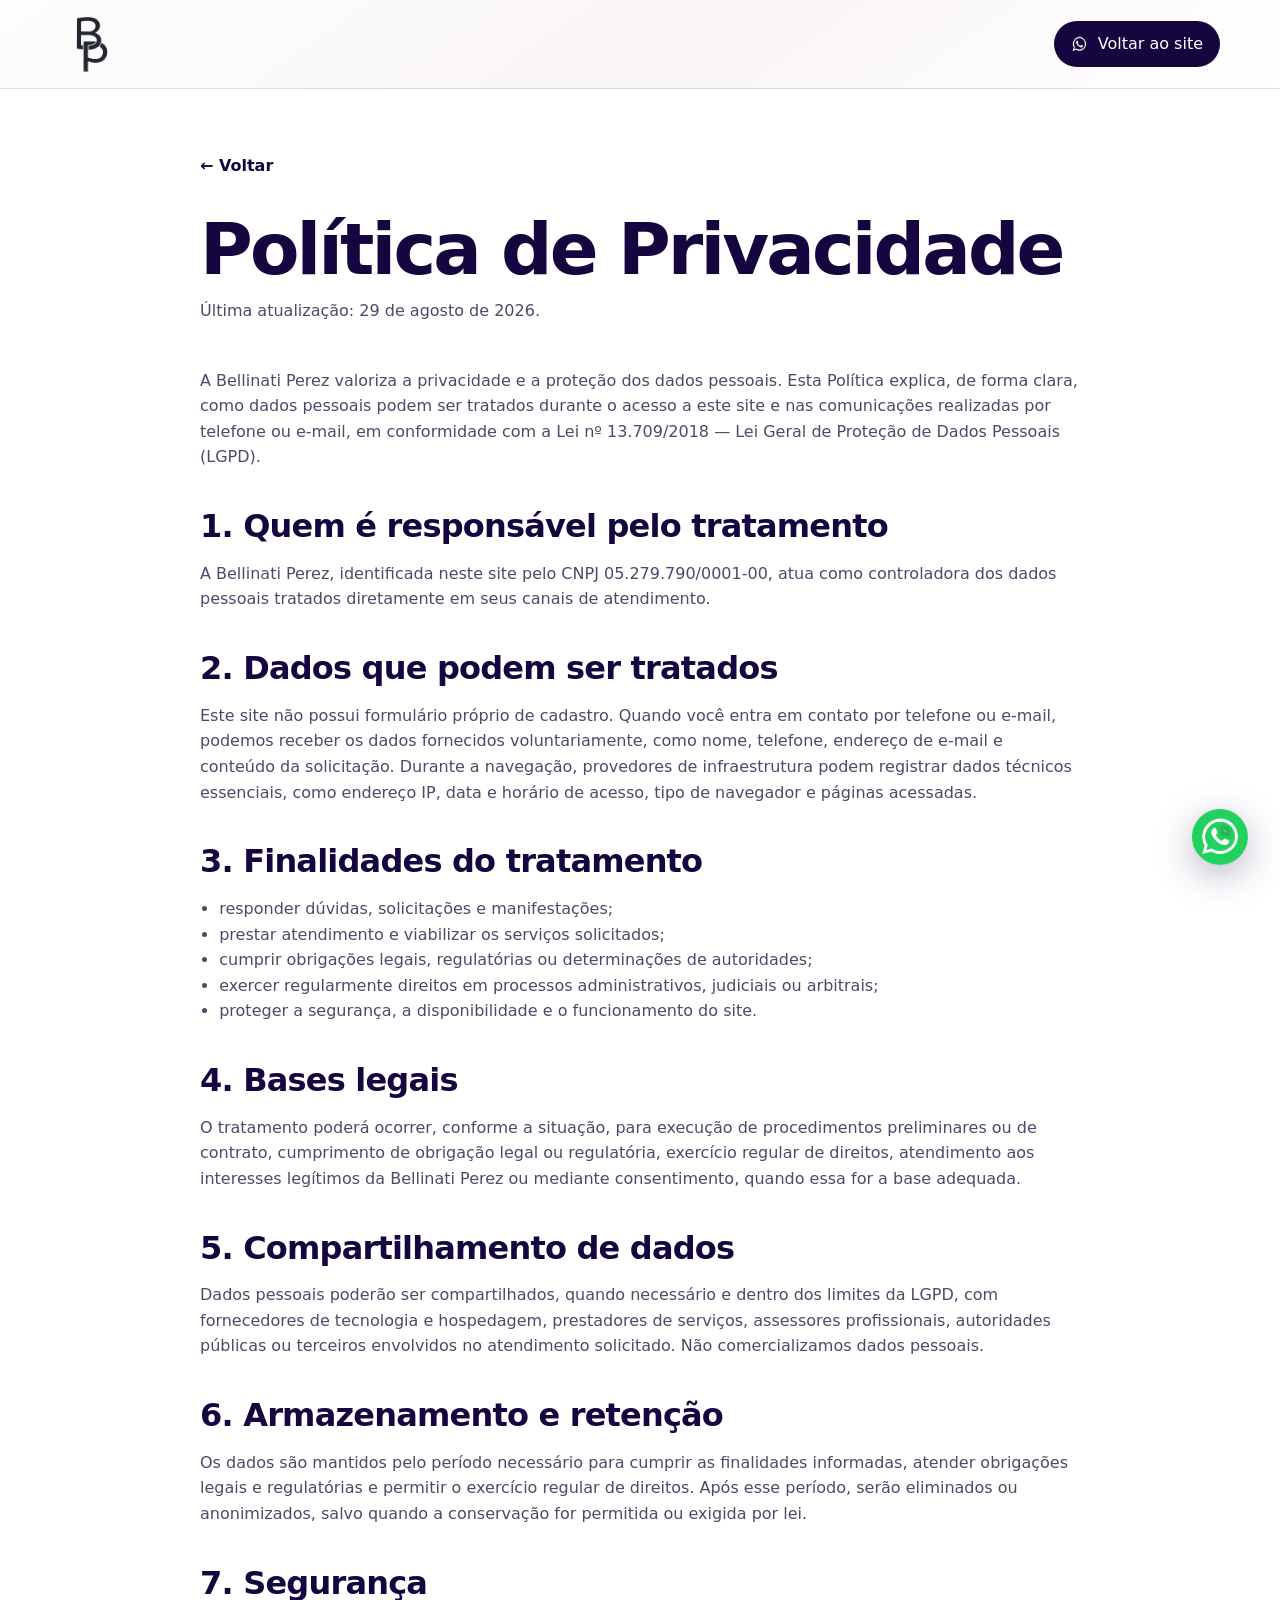
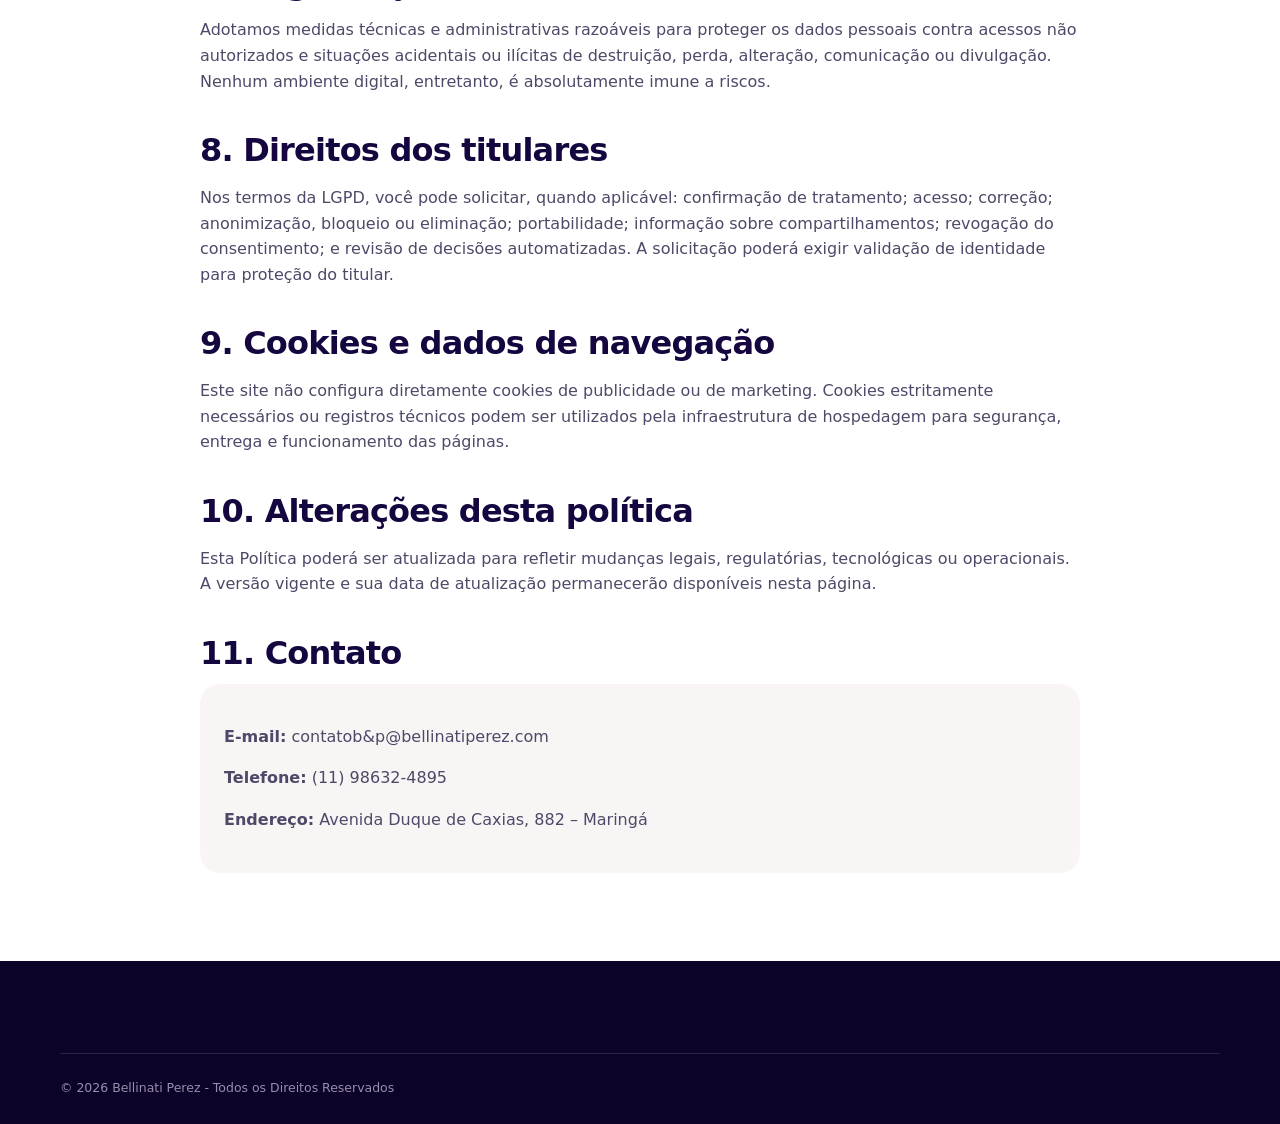
==== commit 70c014a9: "Remove aviso antifraude e melhora fechamento do menu" ====
--- a/politica-de-privacidade.html
+++ b/politica-de-privacidade.html
@@ -65,7 +65,7 @@
       <p>Nos termos da LGPD, você pode solicitar, quando aplicável: confirmação de tratamento; acesso; correção; anonimização, bloqueio ou eliminação; portabilidade; informação sobre compartilhamentos; revogação do consentimento; e revisão de decisões automatizadas. A solicitação poderá exigir validação de identidade para proteção do titular.</p>
 
       <h2>9. Cookies e dados de navegação</h2>
-      <p>Este site não configura diretamente cookies de publicidade ou de marketing. Cookies estritamente necessários ou registros técnicos podem ser utilizados pela infraestrutura de hospedagem para segurança, entrega e funcionamento das páginas. O armazenamento de sessão também é utilizado para lembrar a confirmação do aviso antifraude somente durante a sessão de navegação atual.</p>
+      <p>Este site não configura diretamente cookies de publicidade ou de marketing. Cookies estritamente necessários ou registros técnicos podem ser utilizados pela infraestrutura de hospedagem para segurança, entrega e funcionamento das páginas.</p>
 
       <h2>10. Alterações desta política</h2>
       <p>Esta Política poderá ser atualizada para refletir mudanças legais, regulatórias, tecnológicas ou operacionais. A versão vigente e sua data de atualização permanecerão disponíveis nesta página.</p>
@@ -85,18 +85,6 @@
   <a class="floating-whatsapp" href="https://wa.me/5511986324895?text=Ol%C3%A1%2C%20solicito%20atendimento." target="_blank" rel="noopener noreferrer" aria-label="Conversar pelo WhatsApp">
     <img src="assets/whatsapp-floating.png" alt="" width="192" height="192" aria-hidden="true">
   </a>
-  <div class="fraud-notice" data-fraud-notice hidden>
-    <section class="fraud-card" role="dialog" aria-modal="true" aria-labelledby="fraud-title" aria-describedby="fraud-description">
-      <div class="fraud-icon" aria-hidden="true">!</div>
-      <div class="fraud-copy">
-        <p class="fraud-kicker">Aviso de segurança</p>
-        <h2 id="fraud-title">Proteja-se contra fraudes</h2>
-        <p id="fraud-description">Antes de realizar pagamentos ou compartilhar informações, confirme o atendimento pelos canais oficiais da Bellinati Perez. Nunca informe senhas ou códigos de verificação e desconfie de links ou cobranças inesperadas.</p>
-        <p class="fraud-contact">Em caso de dúvida, fale conosco pelo número oficial: <strong>(11) 98632-4895</strong>.</p>
-      </div>
-      <button class="fraud-confirm" type="button" data-fraud-confirm>OK</button>
-    </section>
-  </div>
   <script src="script.js"></script>
 </body>
 </html>
--- a/styles.css
+++ b/styles.css
@@ -31,11 +31,9 @@
 .hero-panel{height:560px;border-radius:32px;box-shadow:var(--shadow);position:relative;overflow:hidden;background:#000}.hero-panel:after{content:"";position:absolute;inset:0;background:linear-gradient(180deg,rgba(8,3,28,.5) 0%,rgba(8,3,28,.12) 48%,rgba(8,3,28,.72) 100%)}.hero-card-image{display:block;width:100%;height:100%;object-fit:cover;object-position:center 58%}.hero-card-content{position:absolute;z-index:1;inset:0;color:#fff;display:flex;flex-direction:column;align-items:center;padding:48px 36px 30px}.hero-card-content strong{display:block;text-align:center;font-size:clamp(1.45rem,2.5vw,2.15rem);line-height:1.08;text-shadow:0 2px 16px rgba(0,0,0,.45)}.panel-footer{position:absolute;left:20px;right:20px;bottom:25px;display:flex;align-items:center;justify-content:center;gap:clamp(.65rem,2vw,1.35rem);margin:0;text-align:center;font-size:.84rem;font-weight:700;letter-spacing:.02em;color:#fff;text-shadow:0 2px 12px rgba(0,0,0,.65)}
 .section{padding:88px 0}.section-heading{max-width:720px;margin-bottom:38px}.section h2{font-size:clamp(2rem,4.3vw,3.65rem);line-height:1.05;letter-spacing:-.04em;margin:0}.cards{display:grid;grid-template-columns:repeat(3,1fr);gap:16px}.card{border:1px solid var(--line);border-radius:var(--radius);padding:28px;min-height:210px;background:#fff;box-shadow:0 12px 35px rgba(21,6,63,.04)}.card-index{font-size:.72rem;letter-spacing:.14em;color:var(--wine);font-weight:800}.card h3{font-size:1.35rem;margin:54px 0 10px}.card p{margin:0;color:var(--muted);font-size:.94rem}.section-action{margin-top:26px}.section-soft{background:var(--ink);color:#fff;border-block:0}.about-grid{display:grid;grid-template-columns:.9fr 1.1fr;gap:80px;align-items:start}.about-copy{font-size:1.15rem;color:#fff}.about-copy p{margin-top:0}.cta-section{padding:0;background:#fff}.cta-box{background:#fff;color:var(--ink);border-radius:0;padding:46px 46px 30px;display:grid;grid-template-columns:1fr auto;gap:40px;align-items:center}.cta-box h2{margin:0;max-width:760px}.cta-box .btn-light{min-height:44px;padding-inline:20px;background:var(--ink);color:#fff;font-size:.86rem}.eyebrow-light{color:#f6b09f}#contato{padding-top:40px}.contact-grid{display:grid;grid-template-columns:.9fr 1.1fr;gap:40px;align-items:start}.muted{color:var(--muted);max-width:520px}.contact-card{font-style:normal;border:0;border-radius:32px;padding:16px;background:var(--ink);box-shadow:var(--shadow);display:grid;grid-auto-rows:1fr;gap:12px}.contact-card p{min-height:58px;margin:0;padding:6px 20px;border:0;border-radius:999px;background:#fff;display:grid;grid-template-columns:1fr;align-content:center;justify-items:center;gap:2px;text-align:center;line-height:1.22}.contact-card p:nth-child(2){white-space:nowrap}.contact-card p:last-child{border-bottom:0}.contact-card .contact-label{color:#111;font-weight:800}.contact-card .contact-value{min-width:0;color:var(--ink);font-weight:400;overflow-wrap:anywhere}
 .footer{background:#0d0329;color:#fff;padding:58px 0 26px}.footer-grid{display:grid;grid-template-columns:1fr}.footer-brand{font-size:1.2rem;font-weight:800}.footer p,.footer li{color:#bcb4cf;font-size:.84rem}.footer h3{font-size:.74rem;text-transform:uppercase;letter-spacing:.14em;margin:0 0 14px;color:#fff}.footer ul{list-style:none;padding:0;margin:0;display:grid;gap:7px}.footer-links{margin-top:14px!important}.footer a:hover{color:#fff}.footer-bottom{border-top:1px solid rgba(255,255,255,.12);padding-top:24px;margin-top:34px;color:#978eaa;font-size:.78rem}.floating-whatsapp{position:fixed;right:clamp(16px,2.2vw,30px);bottom:clamp(20px,3.5vh,34px);z-index:950;width:64px;height:64px;border-radius:50%;display:block;filter:drop-shadow(0 10px 18px rgba(21,6,63,.3));-webkit-tap-highlight-color:transparent}.floating-whatsapp img{display:block;width:100%;height:100%;object-fit:contain}.policy-page .nav-cta{margin-left:auto}.policy-main{padding:64px 0 88px}.policy-article{max-width:880px;margin-inline:auto}.policy-article h1{font-size:clamp(2.3rem,6vw,4.5rem);line-height:1.02;letter-spacing:-.04em;margin:0 0 12px}.policy-updated{color:var(--muted);margin:0 0 44px}.policy-article h2{font-size:clamp(1.35rem,3vw,2rem);line-height:1.15;letter-spacing:-.025em;margin:38px 0 12px}.policy-article p,.policy-article li{color:#504868}.policy-article ul{padding-left:1.2rem}.policy-back{display:inline-flex;margin-bottom:34px;color:var(--ink);font-weight:800}.policy-contact{padding:24px;border-radius:20px;background:var(--soft)}
-.fraud-notice[hidden]{display:none}.fraud-notice{position:fixed;inset:0;z-index:3000;display:grid;align-items:end;padding:22px;background:rgba(13,3,41,.58);backdrop-filter:blur(5px);opacity:0;transition:opacity .24s ease}.fraud-notice.is-visible{opacity:1}.fraud-card{width:min(100%,980px);margin:0 auto 8px;padding:24px 26px;background:#fff;border:1px solid rgba(21,6,63,.12);border-top:5px solid var(--ink);border-radius:24px;box-shadow:0 24px 70px rgba(13,3,41,.28);display:grid;grid-template-columns:auto minmax(0,1fr) auto;align-items:center;gap:20px;transform:translateY(28px);transition:transform .24s ease}.fraud-notice.is-visible .fraud-card{transform:none}.fraud-icon{width:50px;height:50px;border-radius:50%;display:grid;place-items:center;background:var(--ink);color:#fff;font-size:1.7rem;font-weight:900;line-height:1}.fraud-copy{min-width:0}.fraud-kicker{margin:0 0 2px;color:var(--wine);font-size:.72rem;font-weight:900;letter-spacing:.13em;text-transform:uppercase}.fraud-card h2{margin:0 0 5px;font-size:clamp(1.35rem,2.2vw,1.85rem);line-height:1.1;letter-spacing:-.025em}.fraud-card p{margin-top:0}.fraud-card #fraud-description{margin-bottom:5px;color:#504868;font-size:.92rem;line-height:1.48}.fraud-contact{margin-bottom:0;color:var(--ink);font-size:.86rem}.fraud-confirm{min-width:108px;min-height:50px;padding:0 26px;border:0;border-radius:999px;background:var(--ink);color:#fff;font-weight:900;cursor:pointer;box-shadow:0 12px 24px rgba(21,6,63,.2);transition:transform .2s ease,box-shadow .2s ease}.fraud-confirm:hover{transform:translateY(-2px);box-shadow:0 16px 28px rgba(21,6,63,.27)}.fraud-confirm:active{transform:scale(.97)}body.fraud-notice-open{overflow:hidden}
 @media(max-width:920px){.about-grid,.contact-grid{grid-template-columns:1fr}.contact-grid{gap:32px}.hero-panel{height:500px}.cards{grid-template-columns:1fr 1fr}.cta-box{grid-template-columns:1fr}.footer-grid{grid-template-columns:1fr 1fr}}
 @media(max-width:720px){[id]{scroll-margin-top:86px}.container{width:min(calc(100% - 28px),var(--container))}.nav-wrap{height:72px;position:relative;justify-content:center}.wordmark{position:absolute;left:50%;transform:translateX(-50%)}.header-logo{width:48px}.menu-toggle{display:block;margin-left:auto;position:relative;z-index:3}.main-menu{position:fixed;z-index:2;top:72px;right:0;left:50%;background:#fff;border-left:1px solid var(--line);border-bottom:1px solid var(--line);border-radius:0 0 0 24px;padding:20px 20px 24px;display:flex;flex-direction:column;align-items:stretch;text-align:center;gap:10px;box-shadow:-14px 16px 38px rgba(21,6,63,.14);transform:translateX(105%);visibility:hidden;pointer-events:none;transition:transform .3s cubic-bezier(.2,.75,.25,1),visibility .3s}.main-menu a{width:100%;padding:13px 8px;border-bottom:1px solid var(--line)}.main-menu .nav-cta{margin-top:12px;padding:13px 10px;border-bottom:0}.main-menu.open{transform:translateX(0);visibility:visible;pointer-events:auto}.hero{padding:18px 0;text-align:center}.hero-grid{display:block}.hero h1{width:100%;font-size:clamp(1.65rem,7.5vw,2rem);margin:24px auto 0;max-width:100%;text-align:center}.hero-title-prefix,.hero-title-connector,.hero-title-line{display:block}.hero-title-line{white-space:nowrap}.hero-panel{height:520px}.hero-card-content{padding:30px 18px 24px}.hero-actions{position:absolute;top:76%;left:18px;right:18px;margin-top:0}.hero-card-content strong{font-size:1.55rem}.panel-footer{left:14px;right:14px;bottom:20px;gap:.65rem;font-size:.72rem}.btn{margin-inline:auto}.cards{grid-template-columns:1fr}.section{padding:64px 0;text-align:center}.section-soft{padding-bottom:28px}.about-grid{gap:28px}.about-copy,.contact-card{text-align:center}.contact-grid{gap:20px}.contact-card{padding:12px;gap:10px}.contact-card p{min-height:56px;padding:5px 12px;font-size:.78rem;gap:1px}.contact-card p:nth-child(2){font-size:clamp(.64rem,2.8vw,.74rem)}.cta-section{padding:0}.cta-box{width:100%;padding:26px 20px 20px;text-align:center}#contato{padding-top:28px}.footer{text-align:center}.footer-grid{grid-template-columns:1fr}.footer ul{justify-items:center}}
-@media(max-width:720px){.fraud-notice{padding:12px}.fraud-card{margin-bottom:0;padding:20px 18px 18px;border-radius:22px;grid-template-columns:1fr;gap:10px;text-align:center}.fraud-icon{width:44px;height:44px;margin-inline:auto;font-size:1.45rem}.fraud-card #fraud-description{font-size:.86rem}.fraud-contact{font-size:.82rem}.fraud-confirm{width:100%;margin-top:4px}}
-.btn,.nav-cta{position:relative;overflow:hidden;isolation:isolate;max-width:100%;transition:transform .24s ease,box-shadow .24s ease,background-color .24s ease}.btn:after,.nav-cta:after{content:"";position:absolute;z-index:1;inset:-40% auto -40% -55%;width:34%;transform:skewX(-20deg);background:linear-gradient(90deg,transparent,rgba(255,255,255,.34),transparent);transition:left .52s ease;pointer-events:none}.btn:hover:after,.nav-cta:hover:after{left:125%}.btn:hover,.nav-cta:hover{transform:translateY(-3px);box-shadow:0 14px 28px rgba(21,6,63,.22)}.btn:active,.nav-cta:active{transform:translateY(0) scale(.97)}.btn-primary:hover,.btn-primary:focus,.btn-primary:visited{background:var(--ink);color:#fff;transform:translateY(-3px);box-shadow:0 16px 34px rgba(21,6,63,.28)}.btn-primary:active{transform:scale(.97)}.menu-toggle[aria-expanded="true"] span:nth-child(1){transform:translateY(6px) rotate(45deg)}.menu-toggle[aria-expanded="true"] span:nth-child(2){opacity:0}.menu-toggle[aria-expanded="true"] span:nth-child(3){transform:translateY(-6px) rotate(-45deg)}
+.btn,.nav-cta{position:relative;overflow:hidden;isolation:isolate;max-width:100%;transition:transform .24s ease,box-shadow .24s ease,background-color .24s ease}.btn:after,.nav-cta:after{content:"";position:absolute;z-index:1;inset:-40% auto -40% -55%;width:34%;transform:skewX(-20deg);background:linear-gradient(90deg,transparent,rgba(255,255,255,.34),transparent);transition:left .52s ease;pointer-events:none}.btn:hover:after,.nav-cta:hover:after{left:125%}.btn:hover,.nav-cta:hover{transform:translateY(-3px);box-shadow:0 14px 28px rgba(21,6,63,.22)}.btn:active,.nav-cta:active{transform:translateY(0) scale(.97)}.btn-primary:hover,.btn-primary:focus,.btn-primary:visited{background:var(--ink);color:#fff;transform:translateY(-3px);box-shadow:0 16px 34px rgba(21,6,63,.28)}.btn-primary:active{transform:scale(.97)}
 @media(max-width:720px){body.reveal-ready .scroll-reveal{opacity:0;transform:translateY(24px);transition:opacity .58s ease var(--reveal-delay,0ms),transform .58s cubic-bezier(.2,.75,.25,1) var(--reveal-delay,0ms);will-change:opacity,transform}body.reveal-ready .scroll-reveal.is-visible{opacity:1;transform:none}.btn,.nav-cta{touch-action:manipulation}.floating-whatsapp{right:14px;bottom:20px;width:56px;height:56px}}
 @media(max-width:380px){.container{width:min(calc(100% - 20px),var(--container))}.hero h1{font-size:clamp(1.45rem,7vw,1.7rem)}.hero-panel{height:470px;border-radius:26px}.hero-card-content{padding-inline:12px}.hero-card-content strong{font-size:1.3rem}.hero-actions{margin-top:12px}.panel-footer{font-size:.66rem;gap:.45rem}.contact-card{padding:10px}.contact-card p{padding-inline:10px;font-size:.72rem}.contact-card p:nth-child(2){font-size:.62rem}.cta-box h2{font-size:1.75rem}.btn-primary{min-height:54px;padding-inline:24px;font-size:.92rem}}
 @media(prefers-reduced-motion:reduce){html{scroll-behavior:auto}*,*:before,*:after{animation-duration:.01ms!important;animation-iteration-count:1!important;transition-duration:.01ms!important}}
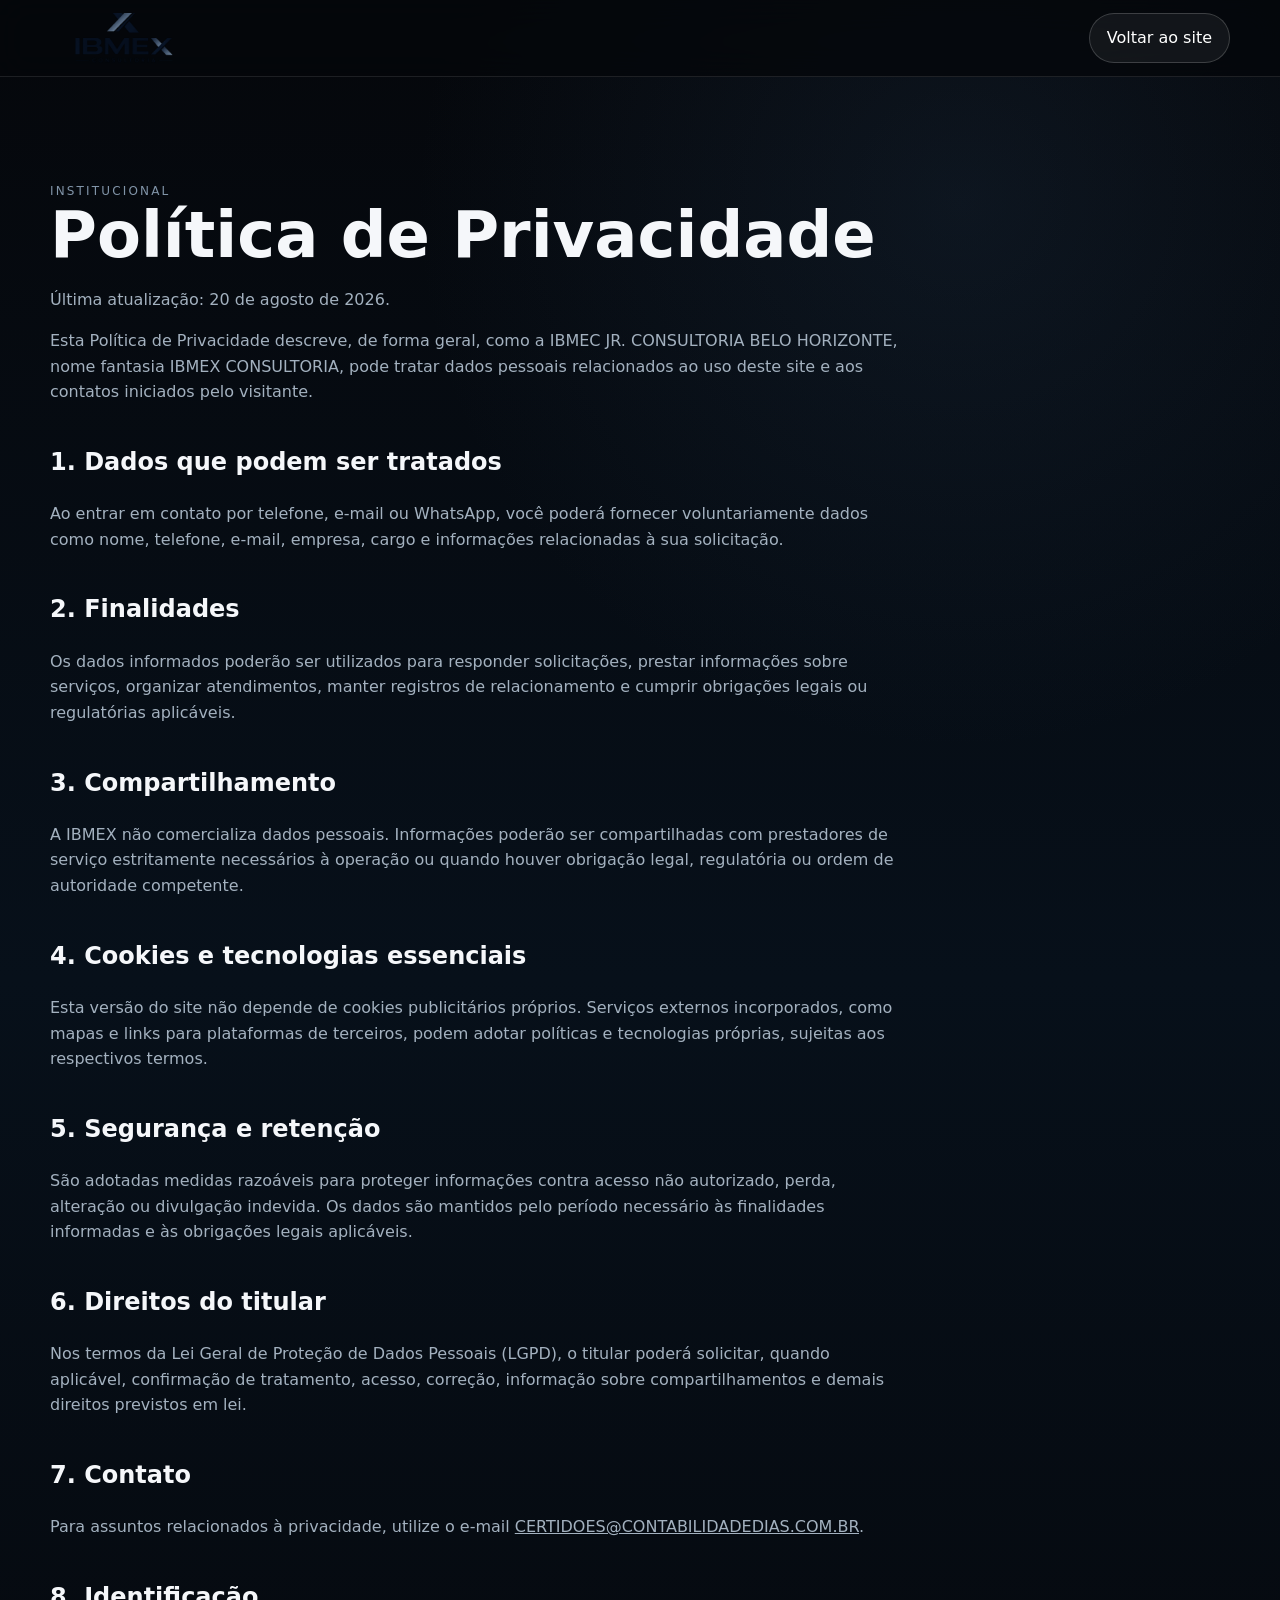
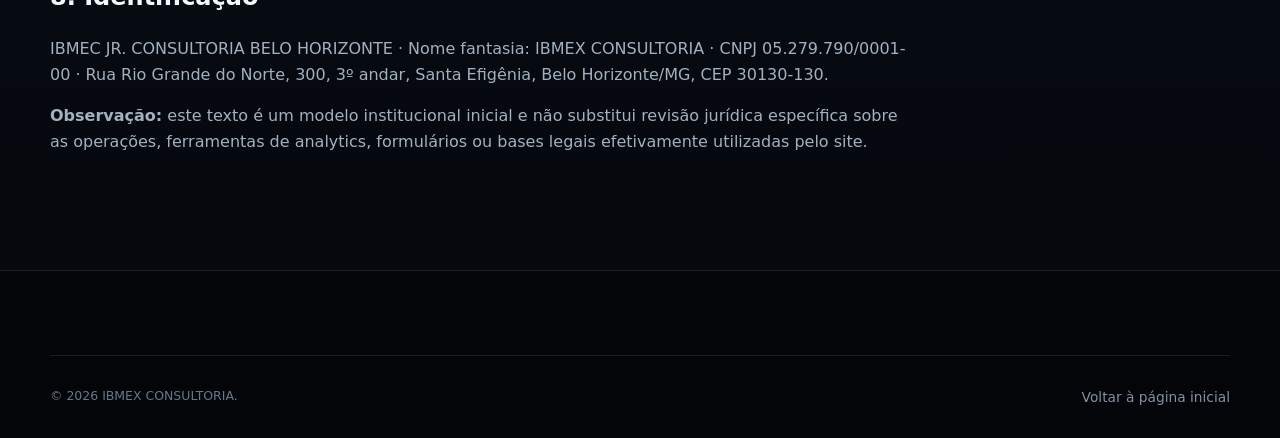
==== commit 431201df: "Substitui landing page institucional da IBMEX" ====
--- a/politica-de-privacidade.html
+++ b/politica-de-privacidade.html
@@ -1,90 +1,83 @@
-<!DOCTYPE html>
+<!doctype html>
 <html lang="pt-BR">
 <head>
   <meta charset="utf-8">
   <meta name="viewport" content="width=device-width, initial-scale=1">
-  <title>Política de Privacidade | Bellinati Perez</title>
-  <meta name="description" content="Política de Privacidade da Bellinati Perez e informações sobre o tratamento de dados pessoais.">
+  <title>Política de Privacidade | IBMEX Consultoria</title>
+  <meta name="description" content="Política de Privacidade da IBMEX Consultoria.">
   <meta name="robots" content="index,follow">
-  <meta name="theme-color" content="#15063F">
-  <link rel="icon" type="image/png" sizes="32x32" href="assets/favicon-32.png">
-  <link rel="apple-touch-icon" sizes="180x180" href="assets/apple-touch-icon.png">
   <link rel="stylesheet" href="styles.css">
 </head>
-<body class="policy-page">
-  <a class="skip-link" href="#conteudo">Ir para o conteúdo</a>
-
-  <header class="site-header">
-    <div class="container nav-wrap">
-      <a class="wordmark" href="index.html" aria-label="Página inicial">
-        <picture>
-          <source srcset="assets/logo-bp.webp" type="image/webp">
-          <img class="header-logo" src="assets/logo-bp.png" alt="Bellinati Perez" width="1254" height="1254">
-        </picture>
-      </a>
-      <a class="nav-cta" href="index.html"><img class="button-icon" src="assets/whatsapp-icon.png" alt="" width="20" height="20" aria-hidden="true">Voltar ao site</a>
+<body>
+  <header class="header">
+    <div class="container nav">
+      <a class="brand" href="index.html"><img class="brand-mark" src="logo-ibmex.png" alt="IBMEX Consultoria"></a>
+      <a class="nav-cta" href="index.html">Voltar ao site</a>
     </div>
   </header>
 
-  <main class="policy-main" id="conteudo">
-    <article class="container policy-article">
-      <a class="policy-back" href="index.html">← Voltar</a>
-      <h1>Política de Privacidade</h1>
-      <p class="policy-updated">Última atualização: 29 de agosto de 2026.</p>
+  <main class="legal">
+    <div class="container">
+      <article>
+        <span class="kicker">Institucional</span>
+        <h1>Política de Privacidade</h1>
+        <p>Última atualização: 20 de agosto de 2026.</p>
 
-      <p>A Bellinati Perez valoriza a privacidade e a proteção dos dados pessoais. Esta Política explica, de forma clara, como dados pessoais podem ser tratados durante o acesso a este site e nas comunicações realizadas por telefone ou e-mail, em conformidade com a Lei nº 13.709/2018 — Lei Geral de Proteção de Dados Pessoais (LGPD).</p>
+        <p>
+          Esta Política de Privacidade descreve, de forma geral, como a IBMEC JR. CONSULTORIA BELO HORIZONTE, nome fantasia IBMEX CONSULTORIA, pode tratar dados pessoais relacionados ao uso deste site e aos contatos iniciados pelo visitante.
+        </p>
 
-      <h2>1. Quem é responsável pelo tratamento</h2>
-      <p>A Bellinati Perez, identificada neste site pelo CNPJ 05.279.790/0001-00, atua como controladora dos dados pessoais tratados diretamente em seus canais de atendimento.</p>
+        <h2>1. Dados que podem ser tratados</h2>
+        <p>
+          Ao entrar em contato por telefone, e-mail ou WhatsApp, você poderá fornecer voluntariamente dados como nome, telefone, e-mail, empresa, cargo e informações relacionadas à sua solicitação.
+        </p>
 
-      <h2>2. Dados que podem ser tratados</h2>
-      <p>Este site não possui formulário próprio de cadastro. Quando você entra em contato por telefone ou e-mail, podemos receber os dados fornecidos voluntariamente, como nome, telefone, endereço de e-mail e conteúdo da solicitação. Durante a navegação, provedores de infraestrutura podem registrar dados técnicos essenciais, como endereço IP, data e horário de acesso, tipo de navegador e páginas acessadas.</p>
+        <h2>2. Finalidades</h2>
+        <p>
+          Os dados informados poderão ser utilizados para responder solicitações, prestar informações sobre serviços, organizar atendimentos, manter registros de relacionamento e cumprir obrigações legais ou regulatórias aplicáveis.
+        </p>
 
-      <h2>3. Finalidades do tratamento</h2>
-      <ul>
-        <li>responder dúvidas, solicitações e manifestações;</li>
-        <li>prestar atendimento e viabilizar os serviços solicitados;</li>
-        <li>cumprir obrigações legais, regulatórias ou determinações de autoridades;</li>
-        <li>exercer regularmente direitos em processos administrativos, judiciais ou arbitrais;</li>
-        <li>proteger a segurança, a disponibilidade e o funcionamento do site.</li>
-      </ul>
+        <h2>3. Compartilhamento</h2>
+        <p>
+          A IBMEX não comercializa dados pessoais. Informações poderão ser compartilhadas com prestadores de serviço estritamente necessários à operação ou quando houver obrigação legal, regulatória ou ordem de autoridade competente.
+        </p>
 
-      <h2>4. Bases legais</h2>
-      <p>O tratamento poderá ocorrer, conforme a situação, para execução de procedimentos preliminares ou de contrato, cumprimento de obrigação legal ou regulatória, exercício regular de direitos, atendimento aos interesses legítimos da Bellinati Perez ou mediante consentimento, quando essa for a base adequada.</p>
+        <h2>4. Cookies e tecnologias essenciais</h2>
+        <p>
+          Esta versão do site não depende de cookies publicitários próprios. Serviços externos incorporados, como mapas e links para plataformas de terceiros, podem adotar políticas e tecnologias próprias, sujeitas aos respectivos termos.
+        </p>
 
-      <h2>5. Compartilhamento de dados</h2>
-      <p>Dados pessoais poderão ser compartilhados, quando necessário e dentro dos limites da LGPD, com fornecedores de tecnologia e hospedagem, prestadores de serviços, assessores profissionais, autoridades públicas ou terceiros envolvidos no atendimento solicitado. Não comercializamos dados pessoais.</p>
+        <h2>5. Segurança e retenção</h2>
+        <p>
+          São adotadas medidas razoáveis para proteger informações contra acesso não autorizado, perda, alteração ou divulgação indevida. Os dados são mantidos pelo período necessário às finalidades informadas e às obrigações legais aplicáveis.
+        </p>
 
-      <h2>6. Armazenamento e retenção</h2>
-      <p>Os dados são mantidos pelo período necessário para cumprir as finalidades informadas, atender obrigações legais e regulatórias e permitir o exercício regular de direitos. Após esse período, serão eliminados ou anonimizados, salvo quando a conservação for permitida ou exigida por lei.</p>
+        <h2>6. Direitos do titular</h2>
+        <p>
+          Nos termos da Lei Geral de Proteção de Dados Pessoais (LGPD), o titular poderá solicitar, quando aplicável, confirmação de tratamento, acesso, correção, informação sobre compartilhamentos e demais direitos previstos em lei.
+        </p>
 
-      <h2>7. Segurança</h2>
-      <p>Adotamos medidas técnicas e administrativas razoáveis para proteger os dados pessoais contra acessos não autorizados e situações acidentais ou ilícitas de destruição, perda, alteração, comunicação ou divulgação. Nenhum ambiente digital, entretanto, é absolutamente imune a riscos.</p>
+        <h2>7. Contato</h2>
+        <p>
+          Para assuntos relacionados à privacidade, utilize o e-mail <a href="mailto:CERTIDOES@CONTABILIDADEDIAS.COM.BR">CERTIDOES@CONTABILIDADEDIAS.COM.BR</a>.
+        </p>
 
-      <h2>8. Direitos dos titulares</h2>
-      <p>Nos termos da LGPD, você pode solicitar, quando aplicável: confirmação de tratamento; acesso; correção; anonimização, bloqueio ou eliminação; portabilidade; informação sobre compartilhamentos; revogação do consentimento; e revisão de decisões automatizadas. A solicitação poderá exigir validação de identidade para proteção do titular.</p>
+        <h2>8. Identificação</h2>
+        <p>
+          IBMEC JR. CONSULTORIA BELO HORIZONTE · Nome fantasia: IBMEX CONSULTORIA · CNPJ 05.279.790/0001-00 · Rua Rio Grande do Norte, 300, 3º andar, Santa Efigênia, Belo Horizonte/MG, CEP 30130-130.
+        </p>
 
-      <h2>9. Cookies e dados de navegação</h2>
-      <p>Este site não configura diretamente cookies de publicidade ou de marketing. Cookies estritamente necessários ou registros técnicos podem ser utilizados pela infraestrutura de hospedagem para segurança, entrega e funcionamento das páginas.</p>
-
-      <h2>10. Alterações desta política</h2>
-      <p>Esta Política poderá ser atualizada para refletir mudanças legais, regulatórias, tecnológicas ou operacionais. A versão vigente e sua data de atualização permanecerão disponíveis nesta página.</p>
-
-      <h2>11. Contato</h2>
-      <div class="policy-contact">
-        <p><strong>E-mail:</strong> contatob&amp;p@bellinatiperez.com</p>
-        <p><strong>Telefone:</strong> (11) 98632-4895</p>
-        <p><strong>Endereço:</strong> Avenida Duque de Caxias, 882 – Maringá</p>
-      </div>
-    </article>
+        <p><strong>Observação:</strong> este texto é um modelo institucional inicial e não substitui revisão jurídica específica sobre as operações, ferramentas de analytics, formulários ou bases legais efetivamente utilizadas pelo site.</p>
+      </article>
+    </div>
   </main>
 
   <footer class="footer">
-    <div class="container footer-bottom">© <span data-year>2026</span> Bellinati Perez - Todos os Direitos Reservados</div>
+    <div class="container footer-bottom">
+      <span>© <span data-year></span> IBMEX CONSULTORIA.</span>
+      <a href="index.html">Voltar à página inicial</a>
+    </div>
   </footer>
-  <a class="floating-whatsapp" href="https://wa.me/5511986324895?text=Ol%C3%A1%2C%20solicito%20atendimento." target="_blank" rel="noopener noreferrer" aria-label="Conversar pelo WhatsApp">
-    <img src="assets/whatsapp-floating.png" alt="" width="192" height="192" aria-hidden="true">
-  </a>
   <script src="script.js"></script>
 </body>
 </html>
--- a/styles.css
+++ b/styles.css
@@ -1,39 +1,215 @@
 :root{
-  --ink:#15063f;
-  --ink-2:#241254;
-  --accent:#f07c63;
-  --wine:#b0183f;
-  --green:#5bb286;
-  --paper:#ffffff;
-  --soft:#faf5f5;
-  --muted:#727272;
-  --line:rgba(21,6,63,.13);
-  --radius:24px;
-  --shadow:0 22px 60px rgba(21,6,63,.10);
-  --container:1160px;
+  --bg:#05070b;
+  --bg-soft:#0a111b;
+  --surface:#0f1824;
+  --surface-2:#121f2e;
+  --text:#f5f7fa;
+  --muted:#9aa9ba;
+  --line:rgba(255,255,255,.10);
+  --steel:#92a4b8;
+  --blue:#29435f;
+  --blue-2:#15283d;
+  --white:#ffffff;
+  --radius:22px;
+  --shadow:0 24px 70px rgba(0,0,0,.25);
+  --container:1180px;
 }
 *{box-sizing:border-box}
 html{scroll-behavior:smooth}
-body{margin:0;font-family:Inter,ui-sans-serif,system-ui,-apple-system,BlinkMacSystemFont,"Segoe UI",sans-serif;color:var(--ink);background:var(--paper);line-height:1.6;-webkit-font-smoothing:antialiased}
+body{
+  margin:0;
+  background:
+    radial-gradient(circle at 75% 10%, rgba(41,67,95,.22), transparent 34rem),
+    linear-gradient(180deg,#05070b 0%,#07101a 48%,#05070b 100%);
+  color:var(--text);
+  font-family:Inter,ui-sans-serif,system-ui,-apple-system,BlinkMacSystemFont,"Segoe UI",sans-serif;
+  line-height:1.6;
+  -webkit-font-smoothing:antialiased;
+}
+body.menu-open{overflow:hidden}
 a{color:inherit;text-decoration:none}
-button{font:inherit}
-h1,h2,h3,.hero-card-content strong,.footer-brand{font-family:ui-rounded,"Avenir Next Rounded","Arial Rounded MT Bold",system-ui,sans-serif}
-:where(a,button):focus-visible{outline:3px solid var(--accent);outline-offset:4px}
-[id]{scroll-margin-top:104px}
+img{max-width:100%;display:block}
+button,input,textarea{font:inherit}
 .container{width:min(calc(100% - 40px),var(--container));margin-inline:auto}
-.skip-link{position:absolute;left:-9999px;top:0}.skip-link:focus{left:16px;top:16px;z-index:9999;background:#fff;padding:10px 14px;border-radius:8px;box-shadow:var(--shadow)}
-.site-header{position:sticky;top:0;z-index:1000;background:linear-gradient(145deg,#fdfdfd 0%,#faf5f5 54%,#fff 100%);backdrop-filter:blur(14px);border-bottom:1px solid var(--line)}
-.nav-wrap{height:88px;display:flex;align-items:center;justify-content:space-between;gap:24px}
-.wordmark,.wordmark picture{display:block}.header-logo{display:block;width:64px;height:auto;object-fit:contain}
-.main-menu{display:flex;align-items:center;gap:26px;font-size:.92rem}.main-menu a{color:#3b315a}.main-menu a:hover{color:var(--wine)}.nav-cta{padding:10px 17px;background:var(--ink);color:#fff!important;border-radius:999px;display:inline-flex;align-items:center;justify-content:center;gap:.6em}.button-icon{display:block;width:1.1em;height:1.1em;object-fit:contain;flex:0 0 auto}
-.menu-toggle{display:none;width:44px;height:44px;border:0;background:transparent;padding:8px;cursor:pointer}.menu-toggle span{display:block;width:22px;height:2px;background:var(--ink);margin:4px auto;transition:.2s}
-.hero{padding:30px 0;background:#fff;overflow:hidden}.hero-grid{display:block}.eyebrow{text-transform:uppercase;letter-spacing:.16em;font-size:.74rem;font-weight:800;color:var(--wine);margin:0 0 14px}.hero h1{font-family:ui-rounded,"Avenir Next Rounded","Arial Rounded MT Bold",system-ui,sans-serif;font-size:clamp(2.1rem,4.8vw,4rem);font-weight:700;line-height:1.02;letter-spacing:-.035em;margin:16px 0 0;max-width:820px;text-align:center;color:#fff;text-shadow:0 3px 20px rgba(0,0,0,.55)}.hero-actions{display:flex;justify-content:center;gap:12px;flex-wrap:wrap;margin-top:20px}.btn{min-height:50px;padding:0 22px;border-radius:999px;display:inline-flex;align-items:center;justify-content:center;gap:.6em;font-weight:800;font-size:.92rem;border:1px solid transparent;transition:transform .2s,box-shadow .2s,background .2s}.btn:hover{transform:translateY(-2px)}.btn-primary{min-height:60px;padding-inline:34px;background:var(--ink);color:#fff;font-size:1rem;box-shadow:0 14px 30px rgba(21,6,63,.22);transition:none;-webkit-tap-highlight-color:transparent;user-select:none}.btn-primary:hover,.btn-primary:active,.btn-primary:focus,.btn-primary:visited{background:var(--ink);color:#fff;transform:none;box-shadow:0 14px 30px rgba(21,6,63,.22)}.btn-ghost{border-color:var(--line);background:rgba(255,255,255,.78)}.btn-secondary{background:var(--ink);color:#fff}.btn-light{background:#fff;color:var(--ink)}
-.hero-panel{height:560px;border-radius:32px;box-shadow:var(--shadow);position:relative;overflow:hidden;background:#000}.hero-panel:after{content:"";position:absolute;inset:0;background:linear-gradient(180deg,rgba(8,3,28,.5) 0%,rgba(8,3,28,.12) 48%,rgba(8,3,28,.72) 100%)}.hero-card-image{display:block;width:100%;height:100%;object-fit:cover;object-position:center 58%}.hero-card-content{position:absolute;z-index:1;inset:0;color:#fff;display:flex;flex-direction:column;align-items:center;padding:48px 36px 30px}.hero-card-content strong{display:block;text-align:center;font-size:clamp(1.45rem,2.5vw,2.15rem);line-height:1.08;text-shadow:0 2px 16px rgba(0,0,0,.45)}.panel-footer{position:absolute;left:20px;right:20px;bottom:25px;display:flex;align-items:center;justify-content:center;gap:clamp(.65rem,2vw,1.35rem);margin:0;text-align:center;font-size:.84rem;font-weight:700;letter-spacing:.02em;color:#fff;text-shadow:0 2px 12px rgba(0,0,0,.65)}
-.section{padding:88px 0}.section-heading{max-width:720px;margin-bottom:38px}.section h2{font-size:clamp(2rem,4.3vw,3.65rem);line-height:1.05;letter-spacing:-.04em;margin:0}.cards{display:grid;grid-template-columns:repeat(3,1fr);gap:16px}.card{border:1px solid var(--line);border-radius:var(--radius);padding:28px;min-height:210px;background:#fff;box-shadow:0 12px 35px rgba(21,6,63,.04)}.card-index{font-size:.72rem;letter-spacing:.14em;color:var(--wine);font-weight:800}.card h3{font-size:1.35rem;margin:54px 0 10px}.card p{margin:0;color:var(--muted);font-size:.94rem}.section-action{margin-top:26px}.section-soft{background:var(--ink);color:#fff;border-block:0}.about-grid{display:grid;grid-template-columns:.9fr 1.1fr;gap:80px;align-items:start}.about-copy{font-size:1.15rem;color:#fff}.about-copy p{margin-top:0}.cta-section{padding:0;background:#fff}.cta-box{background:#fff;color:var(--ink);border-radius:0;padding:46px 46px 30px;display:grid;grid-template-columns:1fr auto;gap:40px;align-items:center}.cta-box h2{margin:0;max-width:760px}.cta-box .btn-light{min-height:44px;padding-inline:20px;background:var(--ink);color:#fff;font-size:.86rem}.eyebrow-light{color:#f6b09f}#contato{padding-top:40px}.contact-grid{display:grid;grid-template-columns:.9fr 1.1fr;gap:40px;align-items:start}.muted{color:var(--muted);max-width:520px}.contact-card{font-style:normal;border:0;border-radius:32px;padding:16px;background:var(--ink);box-shadow:var(--shadow);display:grid;grid-auto-rows:1fr;gap:12px}.contact-card p{min-height:58px;margin:0;padding:6px 20px;border:0;border-radius:999px;background:#fff;display:grid;grid-template-columns:1fr;align-content:center;justify-items:center;gap:2px;text-align:center;line-height:1.22}.contact-card p:nth-child(2){white-space:nowrap}.contact-card p:last-child{border-bottom:0}.contact-card .contact-label{color:#111;font-weight:800}.contact-card .contact-value{min-width:0;color:var(--ink);font-weight:400;overflow-wrap:anywhere}
-.footer{background:#0d0329;color:#fff;padding:58px 0 26px}.footer-grid{display:grid;grid-template-columns:1fr}.footer-brand{font-size:1.2rem;font-weight:800}.footer p,.footer li{color:#bcb4cf;font-size:.84rem}.footer h3{font-size:.74rem;text-transform:uppercase;letter-spacing:.14em;margin:0 0 14px;color:#fff}.footer ul{list-style:none;padding:0;margin:0;display:grid;gap:7px}.footer-links{margin-top:14px!important}.footer a:hover{color:#fff}.footer-bottom{border-top:1px solid rgba(255,255,255,.12);padding-top:24px;margin-top:34px;color:#978eaa;font-size:.78rem}.floating-whatsapp{position:fixed;right:clamp(16px,2.2vw,30px);bottom:clamp(20px,3.5vh,34px);z-index:950;width:64px;height:64px;border-radius:50%;display:block;filter:drop-shadow(0 10px 18px rgba(21,6,63,.3));-webkit-tap-highlight-color:transparent}.floating-whatsapp img{display:block;width:100%;height:100%;object-fit:contain}.policy-page .nav-cta{margin-left:auto}.policy-main{padding:64px 0 88px}.policy-article{max-width:880px;margin-inline:auto}.policy-article h1{font-size:clamp(2.3rem,6vw,4.5rem);line-height:1.02;letter-spacing:-.04em;margin:0 0 12px}.policy-updated{color:var(--muted);margin:0 0 44px}.policy-article h2{font-size:clamp(1.35rem,3vw,2rem);line-height:1.15;letter-spacing:-.025em;margin:38px 0 12px}.policy-article p,.policy-article li{color:#504868}.policy-article ul{padding-left:1.2rem}.policy-back{display:inline-flex;margin-bottom:34px;color:var(--ink);font-weight:800}.policy-contact{padding:24px;border-radius:20px;background:var(--soft)}
-@media(max-width:920px){.about-grid,.contact-grid{grid-template-columns:1fr}.contact-grid{gap:32px}.hero-panel{height:500px}.cards{grid-template-columns:1fr 1fr}.cta-box{grid-template-columns:1fr}.footer-grid{grid-template-columns:1fr 1fr}}
-@media(max-width:720px){[id]{scroll-margin-top:86px}.container{width:min(calc(100% - 28px),var(--container))}.nav-wrap{height:72px;position:relative;justify-content:center}.wordmark{position:absolute;left:50%;transform:translateX(-50%)}.header-logo{width:48px}.menu-toggle{display:block;margin-left:auto;position:relative;z-index:3}.main-menu{position:fixed;z-index:2;top:72px;right:0;left:50%;background:#fff;border-left:1px solid var(--line);border-bottom:1px solid var(--line);border-radius:0 0 0 24px;padding:20px 20px 24px;display:flex;flex-direction:column;align-items:stretch;text-align:center;gap:10px;box-shadow:-14px 16px 38px rgba(21,6,63,.14);transform:translateX(105%);visibility:hidden;pointer-events:none;transition:transform .3s cubic-bezier(.2,.75,.25,1),visibility .3s}.main-menu a{width:100%;padding:13px 8px;border-bottom:1px solid var(--line)}.main-menu .nav-cta{margin-top:12px;padding:13px 10px;border-bottom:0}.main-menu.open{transform:translateX(0);visibility:visible;pointer-events:auto}.hero{padding:18px 0;text-align:center}.hero-grid{display:block}.hero h1{width:100%;font-size:clamp(1.65rem,7.5vw,2rem);margin:24px auto 0;max-width:100%;text-align:center}.hero-title-prefix,.hero-title-connector,.hero-title-line{display:block}.hero-title-line{white-space:nowrap}.hero-panel{height:520px}.hero-card-content{padding:30px 18px 24px}.hero-actions{position:absolute;top:76%;left:18px;right:18px;margin-top:0}.hero-card-content strong{font-size:1.55rem}.panel-footer{left:14px;right:14px;bottom:20px;gap:.65rem;font-size:.72rem}.btn{margin-inline:auto}.cards{grid-template-columns:1fr}.section{padding:64px 0;text-align:center}.section-soft{padding-bottom:28px}.about-grid{gap:28px}.about-copy,.contact-card{text-align:center}.contact-grid{gap:20px}.contact-card{padding:12px;gap:10px}.contact-card p{min-height:56px;padding:5px 12px;font-size:.78rem;gap:1px}.contact-card p:nth-child(2){font-size:clamp(.64rem,2.8vw,.74rem)}.cta-section{padding:0}.cta-box{width:100%;padding:26px 20px 20px;text-align:center}#contato{padding-top:28px}.footer{text-align:center}.footer-grid{grid-template-columns:1fr}.footer ul{justify-items:center}}
-.btn,.nav-cta{position:relative;overflow:hidden;isolation:isolate;max-width:100%;transition:transform .24s ease,box-shadow .24s ease,background-color .24s ease}.btn:after,.nav-cta:after{content:"";position:absolute;z-index:1;inset:-40% auto -40% -55%;width:34%;transform:skewX(-20deg);background:linear-gradient(90deg,transparent,rgba(255,255,255,.34),transparent);transition:left .52s ease;pointer-events:none}.btn:hover:after,.nav-cta:hover:after{left:125%}.btn:hover,.nav-cta:hover{transform:translateY(-3px);box-shadow:0 14px 28px rgba(21,6,63,.22)}.btn:active,.nav-cta:active{transform:translateY(0) scale(.97)}.btn-primary:hover,.btn-primary:focus,.btn-primary:visited{background:var(--ink);color:#fff;transform:translateY(-3px);box-shadow:0 16px 34px rgba(21,6,63,.28)}.btn-primary:active{transform:scale(.97)}
-@media(max-width:720px){body.reveal-ready .scroll-reveal{opacity:0;transform:translateY(24px);transition:opacity .58s ease var(--reveal-delay,0ms),transform .58s cubic-bezier(.2,.75,.25,1) var(--reveal-delay,0ms);will-change:opacity,transform}body.reveal-ready .scroll-reveal.is-visible{opacity:1;transform:none}.btn,.nav-cta{touch-action:manipulation}.floating-whatsapp{right:14px;bottom:20px;width:56px;height:56px}}
-@media(max-width:380px){.container{width:min(calc(100% - 20px),var(--container))}.hero h1{font-size:clamp(1.45rem,7vw,1.7rem)}.hero-panel{height:470px;border-radius:26px}.hero-card-content{padding-inline:12px}.hero-card-content strong{font-size:1.3rem}.hero-actions{margin-top:12px}.panel-footer{font-size:.66rem;gap:.45rem}.contact-card{padding:10px}.contact-card p{padding-inline:10px;font-size:.72rem}.contact-card p:nth-child(2){font-size:.62rem}.cta-box h2{font-size:1.75rem}.btn-primary{min-height:54px;padding-inline:24px;font-size:.92rem}}
-@media(prefers-reduced-motion:reduce){html{scroll-behavior:auto}*,*:before,*:after{animation-duration:.01ms!important;animation-iteration-count:1!important;transition-duration:.01ms!important}}
+.skip-link{position:absolute;left:-9999px;top:auto}
+.skip-link:focus{left:16px;top:16px;background:#fff;color:#000;padding:10px 14px;z-index:9999;border-radius:8px}
+
+.header{
+  position:sticky;top:0;z-index:1000;
+  background:rgba(5,7,11,.78);
+  backdrop-filter:blur(16px);
+  border-bottom:1px solid var(--line);
+}
+.nav{height:76px;display:flex;align-items:center;justify-content:space-between;gap:24px}
+.brand{display:flex;align-items:center;gap:12px;min-width:0}
+.brand-mark{
+  width:148px;height:50px;object-fit:cover;object-position:center 42%;
+  border-radius:9px;
+}
+.brand-fallback{font-weight:800;letter-spacing:.08em;font-size:1.05rem}
+.nav-links{display:flex;align-items:center;gap:30px;color:#c6d0db;font-size:.92rem}
+.nav-links a{transition:.2s ease}
+.nav-links a:hover{color:#fff}
+.nav-cta{padding:11px 17px;border:1px solid rgba(255,255,255,.18);border-radius:999px;background:rgba(255,255,255,.06);color:#fff!important}
+.menu-toggle{
+  display:none;width:44px;height:44px;border:1px solid var(--line);background:transparent;color:#fff;border-radius:12px;
+  align-items:center;justify-content:center;cursor:pointer
+}
+.menu-toggle span,.menu-toggle span:before,.menu-toggle span:after{
+  content:"";display:block;width:18px;height:1.5px;background:#fff;position:relative;transition:.2s
+}
+.menu-toggle span:before{position:absolute;top:-6px}.menu-toggle span:after{position:absolute;top:6px}
+
+.hero{padding:96px 0 74px;overflow:hidden}
+.hero-grid{display:grid;grid-template-columns:1.08fr .92fr;gap:64px;align-items:center}
+.eyebrow{
+  display:inline-flex;align-items:center;gap:10px;color:#c0ccd8;font-size:.78rem;letter-spacing:.18em;text-transform:uppercase;
+  margin-bottom:20px
+}
+.eyebrow:before{content:"";width:28px;height:1px;background:#71849a}
+.hero h1{font-size:clamp(2.8rem,7vw,5.9rem);line-height:.92;letter-spacing:-.055em;margin:0;max-width:860px}
+.hero h1 span{display:block;color:#9eb0c3}
+.hero p{max-width:650px;color:#aebbc8;font-size:1.08rem;margin:26px 0 0}
+.hero-actions{display:flex;gap:14px;flex-wrap:wrap;margin-top:34px}
+.btn{
+  min-height:50px;padding:0 22px;border-radius:999px;display:inline-flex;align-items:center;justify-content:center;
+  gap:10px;font-weight:700;font-size:.94rem;border:1px solid transparent;transition:transform .2s ease,background .2s ease,border-color .2s ease
+}
+.btn:hover{transform:translateY(-2px)}
+.btn-primary{background:#f5f7fa;color:#07101a}
+.btn-secondary{border-color:rgba(255,255,255,.18);background:rgba(255,255,255,.045);color:#fff}
+.hero-meta{display:flex;gap:28px;flex-wrap:wrap;margin-top:40px;padding-top:24px;border-top:1px solid var(--line)}
+.hero-meta div{min-width:140px}
+.hero-meta strong{display:block;font-size:.86rem;color:#fff}
+.hero-meta span{font-size:.82rem;color:#7f91a3}
+
+.hero-card{
+  position:relative;min-height:560px;border:1px solid var(--line);border-radius:32px;background:
+  linear-gradient(145deg,rgba(255,255,255,.055),rgba(255,255,255,.015));
+  box-shadow:var(--shadow);overflow:hidden
+}
+.hero-card:before{
+  content:"";position:absolute;inset:-30% -10% auto auto;width:360px;height:360px;border-radius:50%;
+  background:radial-gradient(circle,rgba(123,151,181,.24),transparent 68%)
+}
+.hero-logo{position:absolute;inset:0;width:100%;height:100%;object-fit:cover;object-position:center;opacity:.92}
+.hero-card-copy{
+  position:absolute;left:28px;right:28px;bottom:28px;padding:22px;border:1px solid rgba(255,255,255,.12);
+  border-radius:18px;background:rgba(4,8,13,.72);backdrop-filter:blur(12px)
+}
+.hero-card-copy strong{font-size:1.02rem}
+.hero-card-copy p{margin:6px 0 0;font-size:.9rem;color:#9eacba}
+
+.section{padding:90px 0}
+.section-alt{background:rgba(255,255,255,.018);border-block:1px solid var(--line)}
+.section-head{display:grid;grid-template-columns:.8fr 1.2fr;gap:36px;align-items:end;margin-bottom:44px}
+.kicker{font-size:.75rem;letter-spacing:.18em;text-transform:uppercase;color:#8194a8}
+.section h2{font-size:clamp(2rem,4vw,3.5rem);line-height:1.05;letter-spacing:-.04em;margin:8px 0 0}
+.section-head p{margin:0;color:#9cabb9;max-width:620px;justify-self:end}
+
+.grid-3{display:grid;grid-template-columns:repeat(3,1fr);gap:16px}
+.card{
+  background:linear-gradient(180deg,rgba(255,255,255,.045),rgba(255,255,255,.015));
+  border:1px solid var(--line);border-radius:var(--radius);padding:28px;min-height:250px
+}
+.card-num{font-size:.75rem;letter-spacing:.12em;color:#6f8297;margin-bottom:46px}
+.card h3{font-size:1.18rem;margin:0 0 12px}
+.card p{color:#95a6b8;margin:0;font-size:.94rem}
+
+.process{display:grid;grid-template-columns:repeat(4,1fr);gap:0;border:1px solid var(--line);border-radius:var(--radius);overflow:hidden}
+.step{padding:30px;min-height:245px;background:rgba(255,255,255,.018);border-right:1px solid var(--line)}
+.step:last-child{border-right:0}
+.step small{color:#6f8297;letter-spacing:.15em}
+.step h3{margin:42px 0 10px;font-size:1.12rem}
+.step p{color:#94a5b6;font-size:.9rem;margin:0}
+
+.about-grid{display:grid;grid-template-columns:1fr 1fr;gap:56px;align-items:center}
+.about-copy p{color:#9baaba}
+.about-panel{
+  border:1px solid var(--line);border-radius:28px;padding:36px;background:linear-gradient(145deg,#0b1622,#08101a)
+}
+.stat{display:flex;justify-content:space-between;gap:20px;padding:20px 0;border-bottom:1px solid var(--line)}
+.stat:last-child{border-bottom:0}
+.stat span{color:#8192a4;font-size:.88rem}
+.stat strong{text-align:right;font-size:.93rem}
+
+.cta-box{
+  display:grid;grid-template-columns:1.4fr auto;gap:30px;align-items:center;padding:42px;border:1px solid rgba(255,255,255,.12);
+  background:linear-gradient(120deg,#101d2b,#0a111a);border-radius:30px
+}
+.cta-box h2{margin:0 0 10px;font-size:clamp(1.8rem,4vw,3.2rem)}
+.cta-box p{margin:0;color:#9eacba;max-width:650px}
+
+.contact-grid{display:grid;grid-template-columns:.78fr 1.22fr;gap:18px}
+.contact-card{border:1px solid var(--line);border-radius:var(--radius);padding:30px;background:rgba(255,255,255,.02)}
+.contact-list{display:grid;gap:20px;margin-top:28px}
+.contact-item small{display:block;color:#718397;font-size:.72rem;text-transform:uppercase;letter-spacing:.12em}
+.contact-item a,.contact-item span{display:block;margin-top:4px;color:#e4e9ef;word-break:break-word}
+.map-wrap{border-radius:var(--radius);overflow:hidden;border:1px solid var(--line);min-height:430px;background:#0b1119}
+.map-wrap iframe{width:100%;height:100%;min-height:430px;border:0;filter:grayscale(1) contrast(.95) brightness(.82)}
+
+.footer{padding:54px 0 30px;border-top:1px solid var(--line);background:#030508}
+.footer-grid{display:grid;grid-template-columns:1.2fr .8fr .8fr;gap:40px}
+.footer-logo{width:170px;height:58px;object-fit:cover;object-position:center 42%;border-radius:10px;margin-bottom:18px}
+.footer p,.footer a{color:#8191a3;font-size:.86rem}
+.footer h4{font-size:.8rem;text-transform:uppercase;letter-spacing:.14em;margin:0 0 14px;color:#cad3dc}
+.footer-links{display:grid;gap:9px}
+.footer-bottom{display:flex;justify-content:space-between;gap:24px;flex-wrap:wrap;padding-top:30px;margin-top:30px;border-top:1px solid var(--line);color:#67788a;font-size:.78rem}
+
+.whatsapp-float{
+  position:fixed;right:22px;bottom:22px;z-index:950;background:#f5f7fa;color:#07101a;border-radius:999px;
+  padding:13px 18px;font-weight:800;font-size:.9rem;box-shadow:0 14px 35px rgba(0,0,0,.35)
+}
+.cookie{
+  position:fixed;left:18px;right:18px;bottom:18px;z-index:1200;margin:auto;width:min(720px,calc(100% - 36px));
+  background:#0e1722;border:1px solid rgba(255,255,255,.14);border-radius:18px;padding:18px 20px;
+  display:flex;align-items:center;justify-content:space-between;gap:18px;box-shadow:0 24px 70px rgba(0,0,0,.45)
+}
+.cookie.hidden{display:none}
+.cookie p{margin:0;color:#9ba9b8;font-size:.82rem}
+.cookie-actions{display:flex;align-items:center;gap:10px;flex-shrink:0}
+.cookie button{border:0;border-radius:999px;padding:9px 14px;cursor:pointer;font-weight:700}
+.cookie .accept{background:#fff;color:#07101a}
+.cookie a{font-size:.8rem;color:#dbe3eb}
+
+.legal{padding:100px 0}
+.legal article{max-width:860px}
+.legal h1{font-size:clamp(2.3rem,5vw,4.2rem);line-height:1;margin:0 0 20px}
+.legal h2{margin-top:38px}
+.legal p,.legal li{color:#a3b1bf}
+.legal a{text-decoration:underline}
+
+@media (max-width: 980px){
+  .hero-grid,.section-head,.about-grid,.contact-grid{grid-template-columns:1fr}
+  .hero-card{min-height:470px}
+  .section-head p{justify-self:start}
+  .grid-3{grid-template-columns:1fr 1fr}
+  .process{grid-template-columns:1fr 1fr}
+  .step:nth-child(2){border-right:0}.step{border-bottom:1px solid var(--line)}
+  .step:nth-child(3),.step:nth-child(4){border-bottom:0}
+  .cta-box{grid-template-columns:1fr}
+}
+@media (max-width: 760px){
+  .container{width:min(calc(100% - 28px),var(--container))}
+  .nav{height:68px}
+  .brand-mark{width:125px;height:44px}
+  .menu-toggle{display:flex}
+  .nav-links{
+    position:fixed;top:68px;left:0;right:0;height:calc(100vh - 68px);background:#05070b;padding:34px 22px;
+    display:flex;flex-direction:column;align-items:flex-start;gap:22px;transform:translateX(100%);transition:.25s ease
+  }
+  .nav-links.open{transform:translateX(0)}
+  .hero{padding:70px 0 54px}
+  .hero-grid{gap:38px}
+  .hero-card{min-height:390px}
+  .hero-card-copy{left:16px;right:16px;bottom:16px}
+  .section{padding:66px 0}
+  .grid-3,.process,.footer-grid{grid-template-columns:1fr}
+  .step{border-right:0;border-bottom:1px solid var(--line)!important}
+  .step:last-child{border-bottom:0!important}
+  .cta-box{padding:28px}
+  .footer-grid{gap:28px}
+  .cookie{align-items:flex-start;flex-direction:column}
+  .cookie-actions{width:100%;justify-content:space-between}
+  .whatsapp-float{right:14px;bottom:14px;padding:12px 15px}
+}
